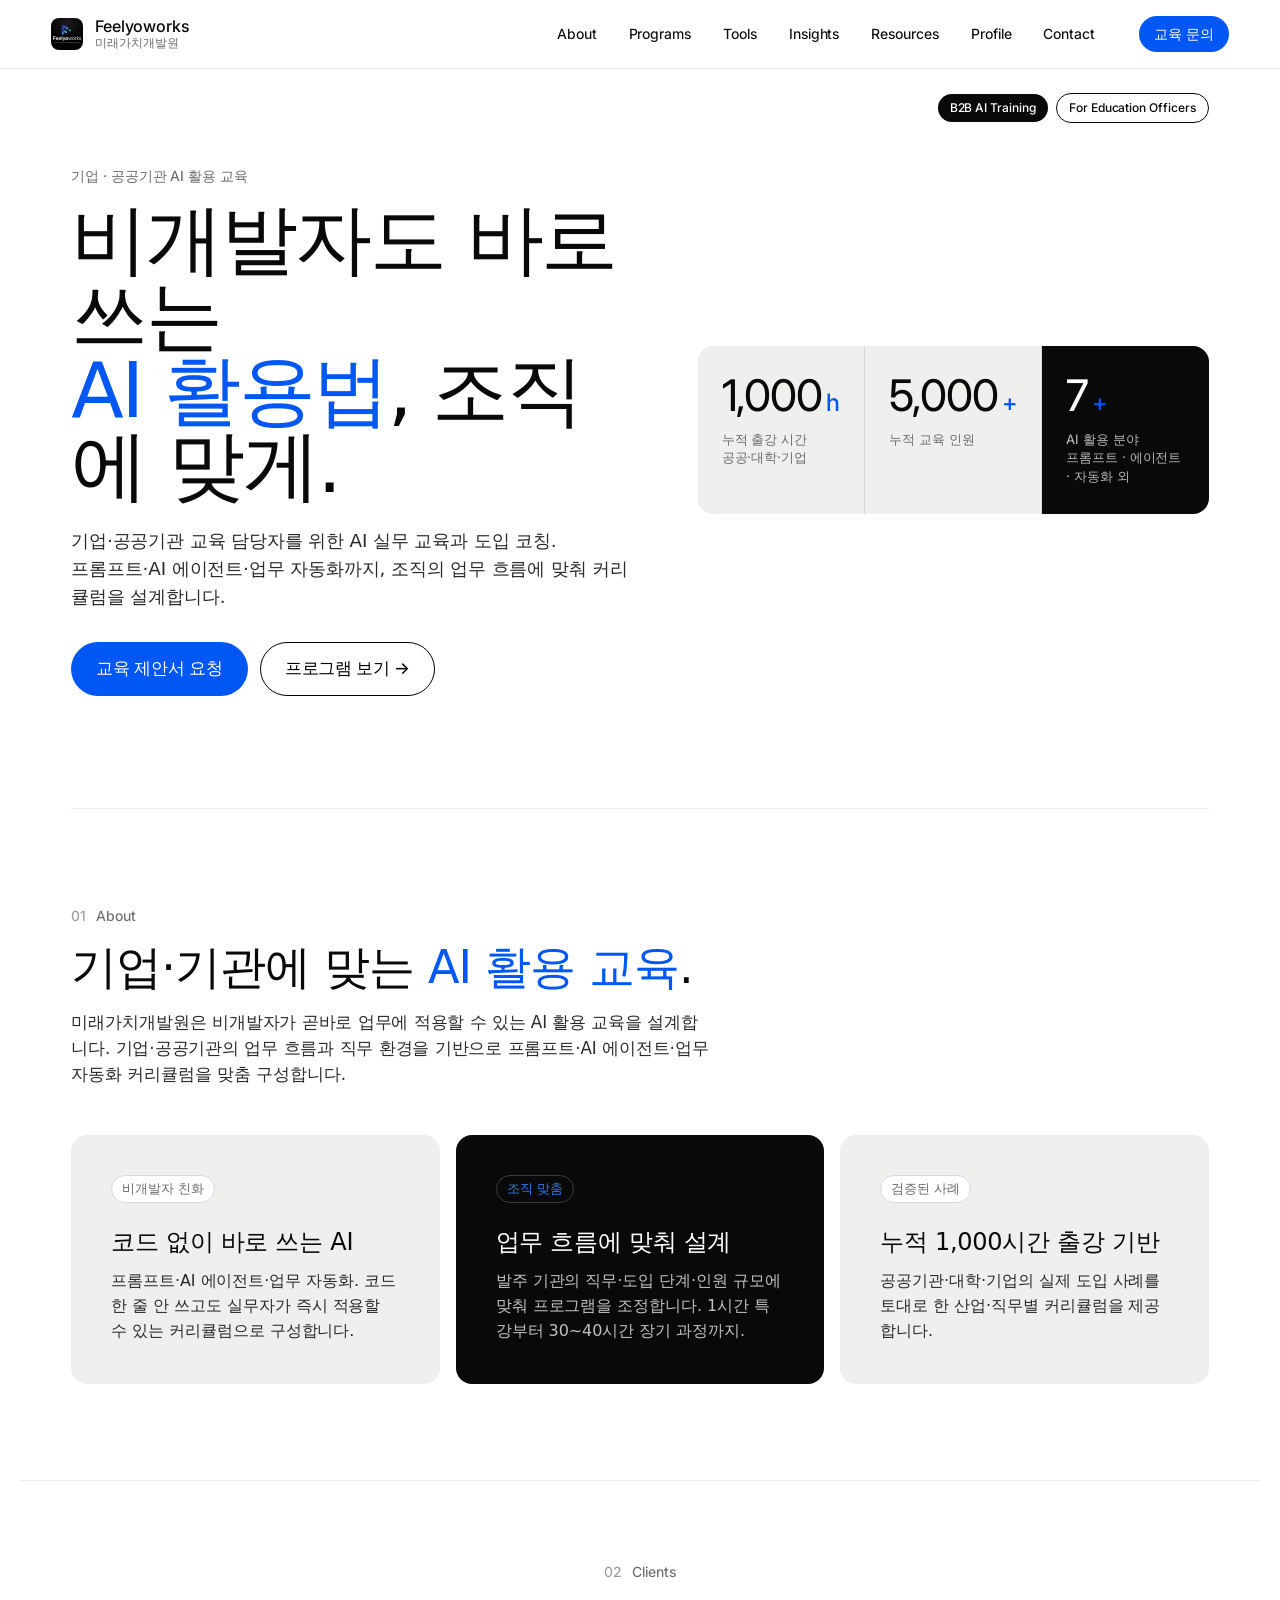
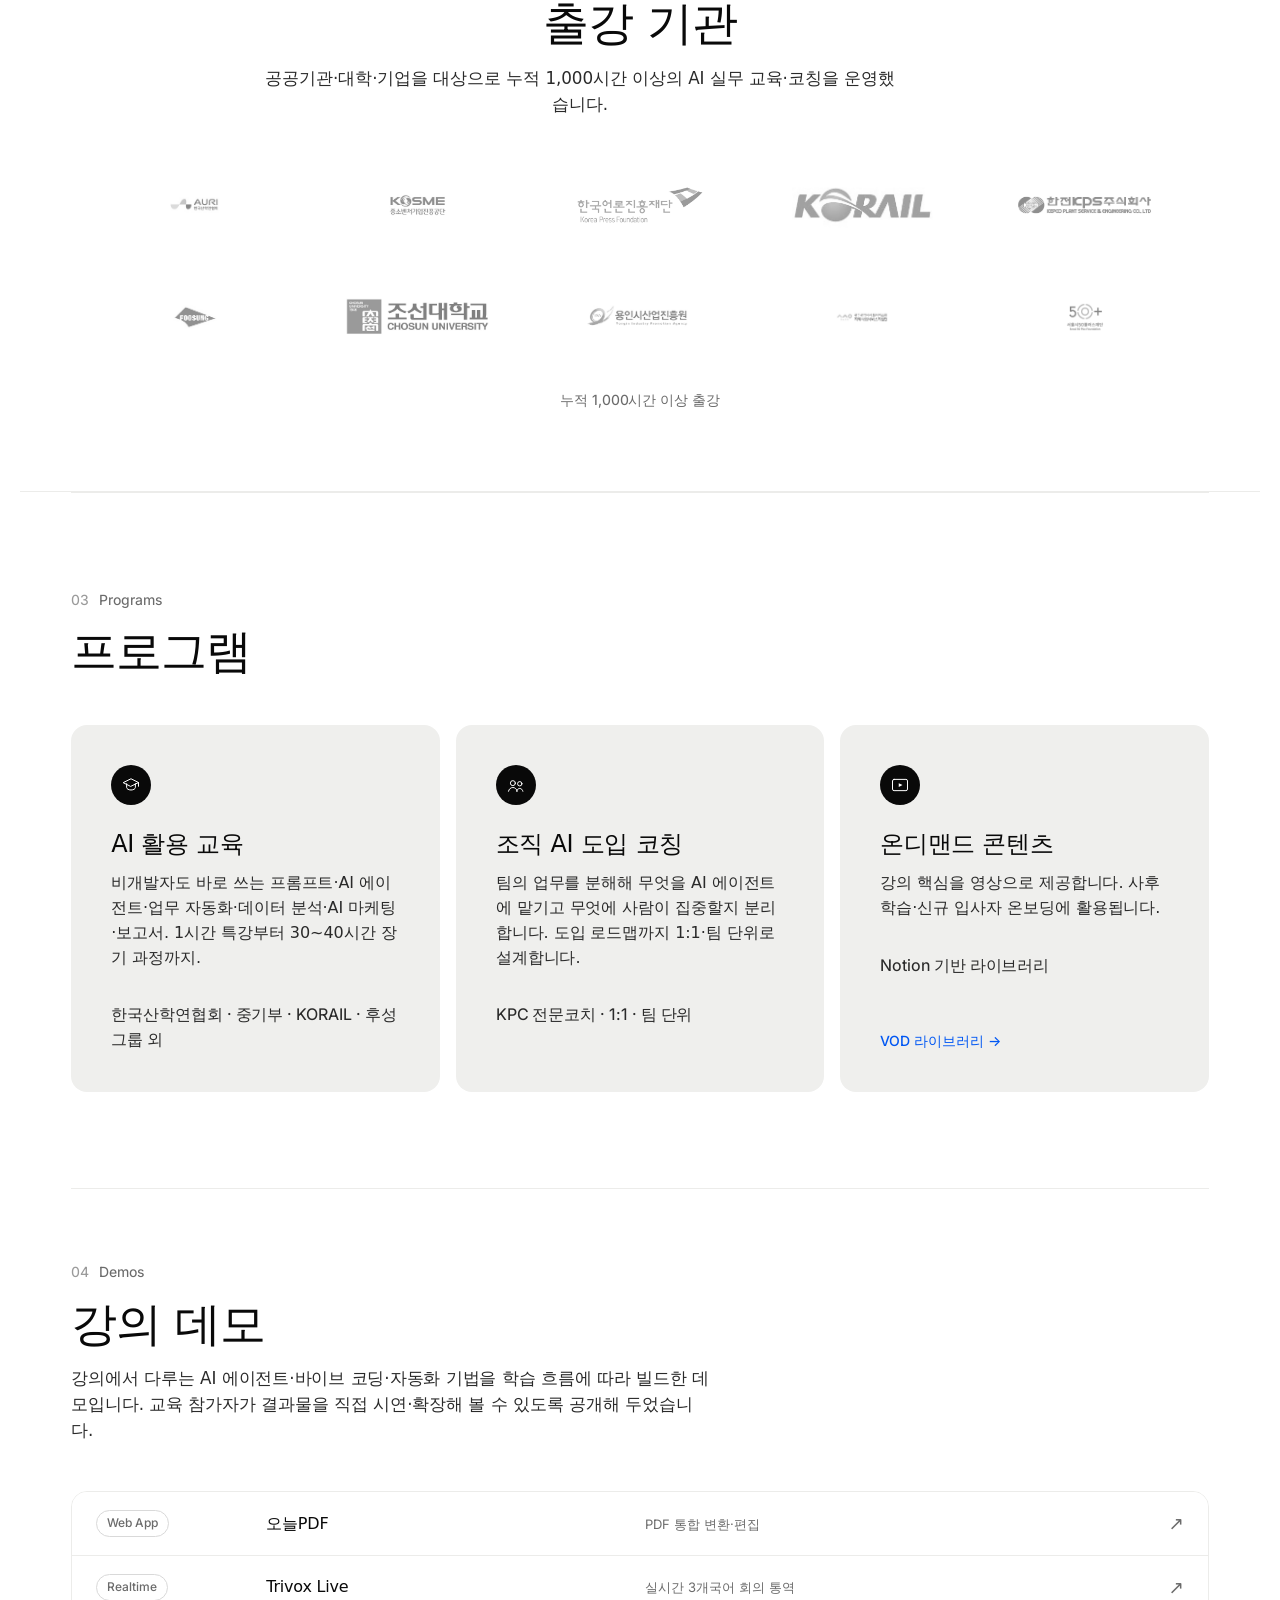
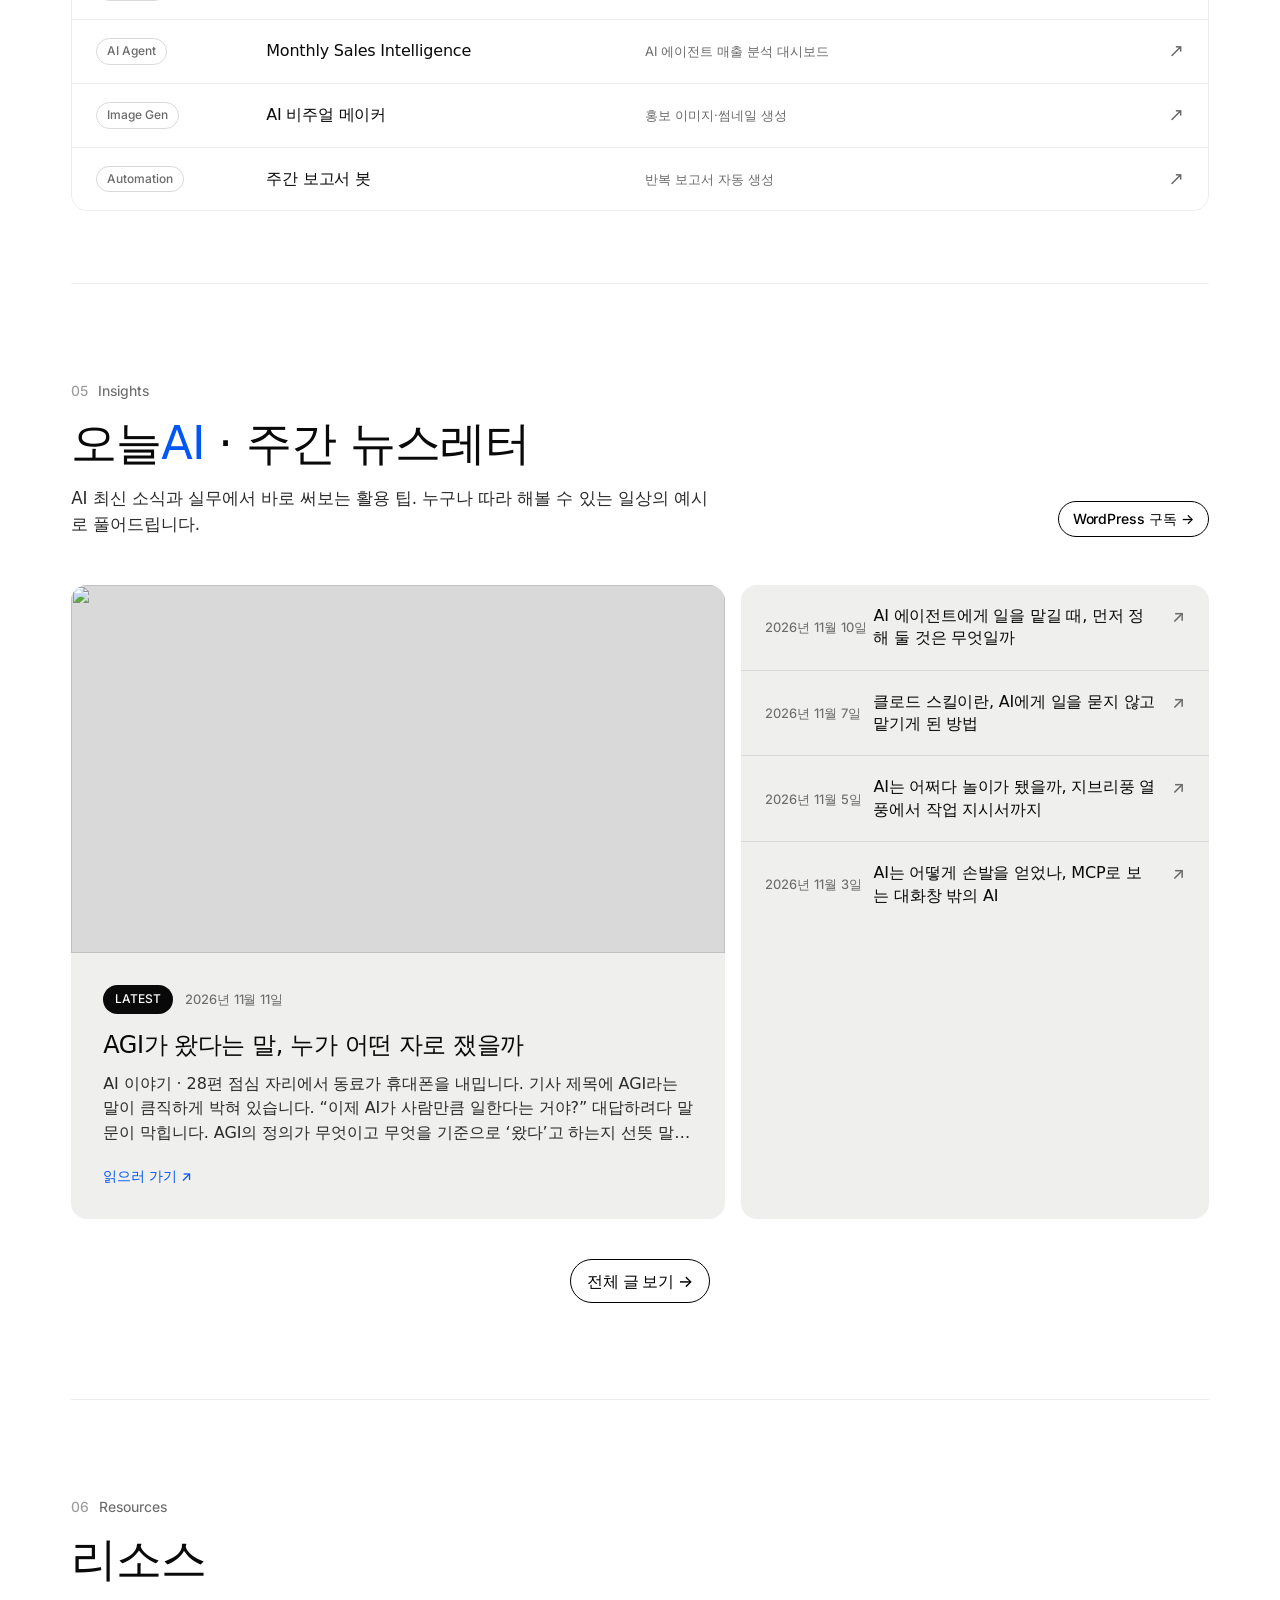
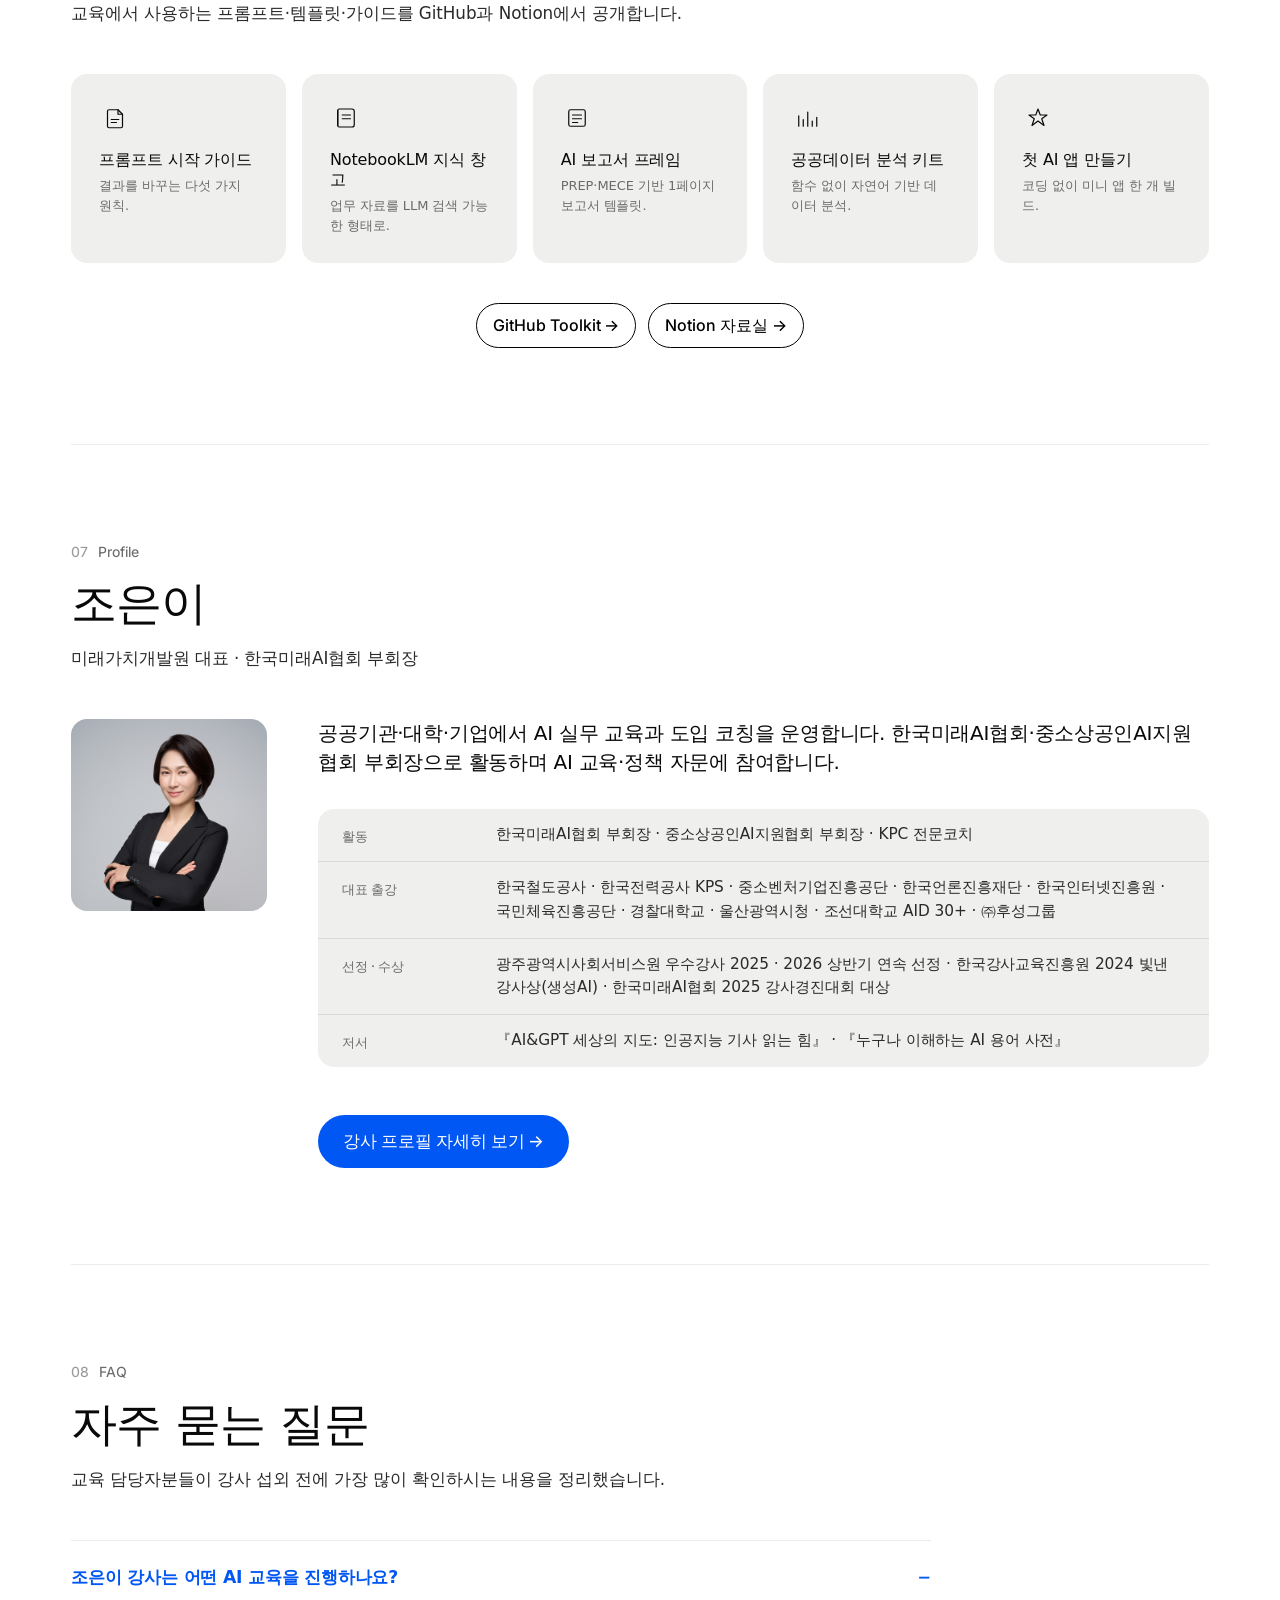
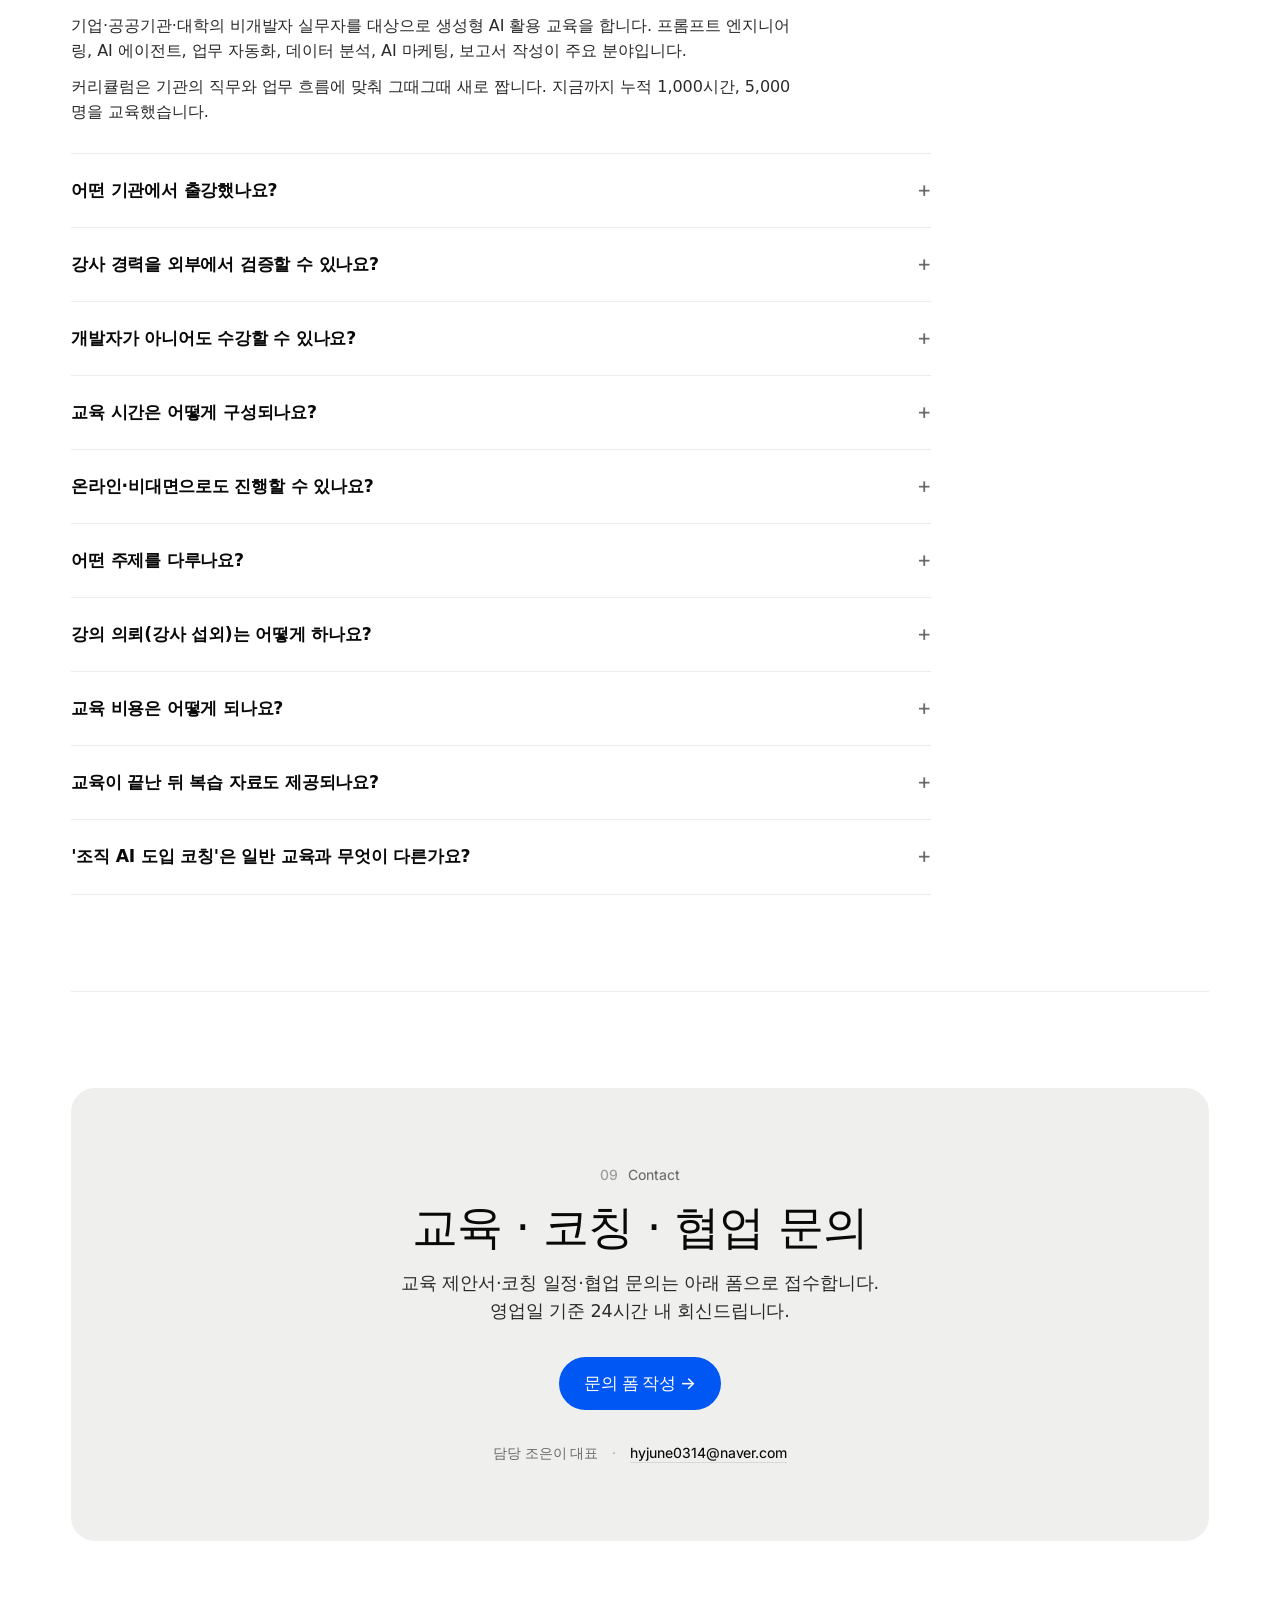
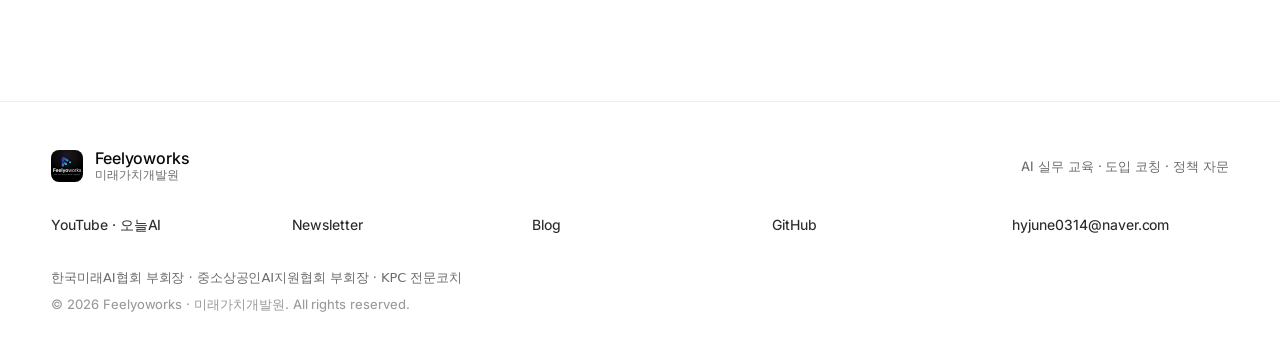
==== index.html @ f2df51d2 "chore: sync WordPress insights (2026-11-11 04:30Z)" ====
﻿<!doctype html>
<html lang="ko">
<head>
  <meta charset="utf-8">
  <meta name="viewport" content="width=device-width, initial-scale=1">
  <meta name="theme-color" content="#FAFAFA">

  <title>조은이 강사 | AI 활용 교육 · 미래가치개발원 Feelyoworks</title>
  <meta name="description" content="조은이 강사가 운영하는 미래가치개발원(Feelyoworks). 기업·공공기관·대학을 위한 생성형 AI 활용 교육, 프롬프트 엔지니어링, AI 에이전트, 업무 자동화와 도입 코칭.">
  <meta name="author" content="조은이 · 미래가치개발원 Feelyoworks">
  <meta name="keywords" content="조은이 강사, 조은이 AI 강사, 미래가치개발원, Feelyoworks, 기업 AI 교육, 공공기관 AI 교육, 생성형 AI 교육, 프롬프트 엔지니어링 교육, AI 에이전트 교육, 업무 자동화 교육">
  <meta name="robots" content="index,follow,max-image-preview:large,max-snippet:-1,max-video-preview:-1">
  <meta name="googlebot" content="index,follow,max-image-preview:large,max-snippet:-1,max-video-preview:-1">
  <meta name="NaverBot" content="index,follow">
  <meta name="Yeti" content="index,follow">
  <meta name="naver-site-verification" content="f79caee7399f4a67b0220d7dc19156fcd6167237">
  <link rel="canonical" href="https://feelyoworks.com/">
  <link rel="alternate" type="application/rss+xml" title="오늘AI RSS" href="https://feelyoworks.wordpress.com/feed/">

  <meta property="og:type" content="website">
  <meta property="og:title" content="조은이 강사 | AI 활용 교육 · 미래가치개발원 Feelyoworks">
  <meta property="og:description" content="기업·공공기관·대학을 위한 생성형 AI 실무 교육과 도입 코칭. 프롬프트, AI 에이전트, 업무 자동화까지 조직에 맞게 설계합니다.">
  <meta property="og:url" content="https://feelyoworks.com/">
  <meta property="og:image" content="https://feelyoworks.com/assets/og-cover.png">
  <meta property="og:image:width" content="1254">
  <meta property="og:image:height" content="1254">
  <meta property="og:locale" content="ko_KR">
  <meta property="og:site_name" content="미래가치개발원 (Feelyoworks)">
  <meta name="twitter:card" content="summary_large_image">
  <meta name="twitter:title" content="조은이 강사 | AI 활용 교육 · 미래가치개발원">
  <meta name="twitter:description" content="생성형 AI 활용 교육, 프롬프트 엔지니어링, AI 에이전트와 업무 자동화 교육.">
  <meta name="twitter:image" content="https://feelyoworks.com/assets/og-cover.png">

  <link rel="icon" type="image/png" sizes="32x32" href="/assets/brand/feelyoworks-mark-32.png">
  <link rel="icon" type="image/png" sizes="64x64" href="/assets/brand/feelyoworks-mark-64.png">
  <link rel="apple-touch-icon" sizes="180x180" href="/assets/brand/feelyoworks-mark-180.png">

  <script type="application/ld+json">
  {
    "@context": "https://schema.org",
    "@graph": [
      {
        "@type": ["Organization", "EducationalOrganization"],
        "@id": "https://feelyoworks.com/#organization",
        "name": "미래가치개발원",
        "alternateName": "Feelyoworks",
        "url": "https://feelyoworks.com/",
        "logo": "https://feelyoworks.com/assets/brand/feelyoworks-mark-180.png",
        "image": "https://feelyoworks.com/assets/og-cover.png",
        "description": "기업·공공기관·대학을 위한 생성형 AI 활용 교육과 조직 AI 도입 코칭을 운영합니다.",
        "founder": { "@id": "https://feelyoworks.com/profile#person" },
        "email": "hyjune0314@naver.com",
        "areaServed": { "@type": "Country", "name": "대한민국" },
        "knowsLanguage": ["ko", "en"],
        "contactPoint": [
          {
            "@type": "ContactPoint",
            "contactType": "교육 의뢰 및 강사 섭외",
            "email": "hyjune0314@naver.com",
            "url": "https://forms.gle/AAb5JKXigfvqZou86",
            "availableLanguage": ["ko"],
            "areaServed": "KR"
          }
        ],
        "sameAs": [
          "https://www.youtube.com/@feelyoworks",
          "https://feelyoworks.wordpress.com/",
          "https://blog.naver.com/chaeum_coach",
          "https://github.com/bekind2all/feelyoworks-toolkit"
        ],
        "knowsAbout": [
          "생성형 AI 교육",
          "프롬프트 엔지니어링",
          "AI 에이전트",
          "업무 자동화",
          "AI 데이터 분석",
          "AI 마케팅",
          "비개발자 AI 교육"
        ]
      },
      {
        "@type": "Person",
        "@id": "https://feelyoworks.com/profile#person",
        "name": "조은이",
        "jobTitle": "AI 활용 교육 강사",
        "url": "https://feelyoworks.com/profile",
        "image": "https://feelyoworks.com/assets/profile-johne-yi.jpg",
        "worksFor": { "@id": "https://feelyoworks.com/#organization" },
        "affiliation": [
          { "@type": "Organization", "name": "한국미래AI협회" },
          { "@type": "Organization", "name": "중소상공인AI지원협회" }
        ],
        "knowsAbout": [
          "기업 AI 활용 교육",
          "공공기관 AI 교육",
          "생성형 AI 업무 효율화",
          "프롬프트 엔지니어링",
          "AI 에이전트",
          "바이브 코딩",
          "NotebookLM",
          "Notion AI"
        ],
        "sameAs": [
          "https://www.youtube.com/@feelyoworks",
          "https://blog.naver.com/chaeum_coach"
        ]
      },
      {
        "@type": "WebSite",
        "@id": "https://feelyoworks.com/#website",
        "url": "https://feelyoworks.com/",
        "name": "미래가치개발원 Feelyoworks",
        "inLanguage": "ko-KR",
        "publisher": { "@id": "https://feelyoworks.com/#organization" }
      },
      {
        "@type": "WebPage",
        "@id": "https://feelyoworks.com/#webpage",
        "url": "https://feelyoworks.com/",
        "name": "조은이 강사 | AI 활용 교육 · 미래가치개발원 Feelyoworks",
        "isPartOf": { "@id": "https://feelyoworks.com/#website" },
        "about": [
          { "@id": "https://feelyoworks.com/profile#person" },
          { "@id": "https://feelyoworks.com/#organization" }
        ],
        "inLanguage": "ko-KR"
      },
      {
        "@type": "OfferCatalog",
        "@id": "https://feelyoworks.com/#programs",
        "name": "AI 활용 교육 프로그램",
        "itemListElement": [
          {
            "@type": "Offer",
            "itemOffered": { "@id": "https://feelyoworks.com/#course-ai-training" }
          },
          {
            "@type": "Offer",
            "itemOffered": { "@id": "https://feelyoworks.com/#service-adoption-coaching" }
          },
          {
            "@type": "Offer",
            "itemOffered": { "@id": "https://feelyoworks.com/#service-ondemand" }
          }
        ]
      },
      {
        "@type": "Course",
        "@id": "https://feelyoworks.com/#course-ai-training",
        "name": "기업·공공기관 AI 활용 교육",
        "description": "비개발자 실무자를 대상으로 한 생성형 AI 활용 교육. 프롬프트 엔지니어링, AI 에이전트, 업무 자동화, AI 데이터 분석, AI 마케팅, 보고서 작성을 다루며 1시간 특강부터 30~40시간 장기 과정까지 편성합니다. AI 에이전트·바이브 코딩 과정은 실무 과제와 실무형 실습 예제로 진행합니다.",
        "url": "https://feelyoworks.com/#programs",
        "inLanguage": "ko-KR",
        "provider": { "@id": "https://feelyoworks.com/#organization" },
        "educationalLevel": "비개발자 실무자",
        "teaches": [
          "프롬프트 엔지니어링",
          "AI 에이전트 활용",
          "업무 자동화",
          "AI 데이터 분석",
          "AI 마케팅 · 콘텐츠 제작",
          "AI 보고서 작성",
          "바이브 코딩"
        ],
        "audience": {
          "@type": "EducationalAudience",
          "educationalRole": "기업·공공기관·대학 실무자 및 교육 담당자"
        },
        "hasCourseInstance": [
          {
            "@type": "CourseInstance",
            "name": "특강 (1시간~)",
            "courseMode": ["온사이트", "온라인", "블렌디드"],
            "courseWorkload": "PT1H",
            "instructor": { "@id": "https://feelyoworks.com/profile#person" },
            "location": { "@type": "Country", "name": "대한민국" }
          },
          {
            "@type": "CourseInstance",
            "name": "장기 과정 (30~40시간)",
            "courseMode": ["온사이트", "온라인", "블렌디드"],
            "courseWorkload": "PT40H",
            "instructor": { "@id": "https://feelyoworks.com/profile#person" },
            "location": { "@type": "Country", "name": "대한민국" }
          }
        ]
      },
      {
        "@type": "Service",
        "@id": "https://feelyoworks.com/#service-adoption-coaching",
        "name": "조직 AI 도입 코칭",
        "serviceType": "AI 도입 컨설팅 및 코칭",
        "description": "팀의 업무를 분해해 AI 에이전트에 위임할 업무와 사람이 집중할 업무를 분리하고, 도입 로드맵까지 1:1 또는 팀 단위로 설계합니다. 한국생산성본부(KPC) 전문코치·퍼실리테이터가 진행합니다.",
        "provider": { "@id": "https://feelyoworks.com/#organization" },
        "areaServed": { "@type": "Country", "name": "대한민국" }
      },
      {
        "@type": "Service",
        "@id": "https://feelyoworks.com/#service-ondemand",
        "name": "온디맨드 AI 교육 콘텐츠",
        "serviceType": "온디맨드 교육 콘텐츠 제공",
        "description": "강의 핵심 내용을 담은 VOD를 Notion 기반 라이브러리로 제공합니다. 사후 학습과 신규 입사자 온보딩에 활용됩니다.",
        "provider": { "@id": "https://feelyoworks.com/#organization" },
        "areaServed": { "@type": "Country", "name": "대한민국" }
      },
      {
        "@type": "FAQPage",
        "@id": "https://feelyoworks.com/#faq",
        "isPartOf": { "@id": "https://feelyoworks.com/#webpage" },
        "inLanguage": "ko-KR",
        "mainEntity": [
          {
            "@type": "Question",
            "name": "조은이 강사는 어떤 AI 교육을 진행하나요?",
            "acceptedAnswer": {
              "@type": "Answer",
              "text": "기업·공공기관·대학의 비개발자 실무자를 대상으로 생성형 AI 활용 교육을 합니다. 프롬프트 엔지니어링, AI 에이전트, 업무 자동화, 데이터 분석, AI 마케팅, 보고서 작성이 주요 분야입니다. 커리큘럼은 기관의 직무와 업무 흐름에 맞춰 그때그때 새로 짭니다. 지금까지 누적 1,000시간, 5,000명을 교육했습니다."
            }
          },
          {
            "@type": "Question",
            "name": "어떤 기관에서 출강했나요?",
            "acceptedAnswer": {
              "@type": "Answer",
              "text": "공공기관·공기업 — 한국철도공사(KORAIL), 한국전력공사 KPS, 중소벤처기업진흥공단, 한국언론진흥재단, 한국인터넷진흥원(KISA), 한국디자인진흥원, 국민체육진흥공단, 건강보험심사평가원, 한국농수산식품유통공사, 한국문화예술위원회, 한국방송통신전파진흥원, 농림식품기술기획평가원, 사학연금, 국가연구시설장비진흥센터(NFEC), 한국생산성본부(KPC), 한국중소벤처기업유통원 정부·지자체 — 경찰대학교(총경 지휘역량강화 과정), 울산광역시청 간부공무원, 광주광역시청 공무원, 경기도일자리재단, 경상북도농업기술원, 광주광역시사회서비스원, 서울 50플러스재단, 용인시산업진흥원, 전남테크노파크 대학 — 조선대학교 AID 30+ 집중캠프, 부산·경남 16개 대학 교수 특강, 경상국립대학교, 아주대학교, 한국폴리텍대학, 동국대학교, 동명대학교 기업·협회 — ㈜후성그룹, 현대백화점 목동점, 한국산학연협회, 이노비즈협회, 대한적십자사 광주전남지사 전체 이력은 강사 프로필 페이지에 있습니다."
            }
          },
          {
            "@type": "Question",
            "name": "강사 경력을 외부에서 검증할 수 있나요?",
            "acceptedAnswer": {
              "@type": "Answer",
              "text": "광주광역시사회서비스원 우수강사로 2025년과 2026년 상반기에 연속 선정됐습니다. 두 명단 모두 해당 기관 공지사항에 공개돼 있고, 강의 분야는 챗GPT·생성형 AI 활용·프롬프트 엔지니어링·바이브 코딩으로 올라가 있습니다. 그 밖에 한국강사교육진흥원 2024년 빛낸 강사상(생성AI 분야), 한국미래AI협회 2025년 강사경진대회 대상, 카카오임팩트 '우리동네단골시장' 디지털 교육 표창장을 받았습니다. 저서는 『AI&GPT 세상의 지도: 인공지능 기사 읽는 힘』과 『누구나 이해하는 AI 용어 사전』 두 권입니다."
            }
          },
          {
            "@type": "Question",
            "name": "개발자가 아니어도 수강할 수 있나요?",
            "acceptedAnswer": {
              "@type": "Answer",
              "text": "네. 비개발자 실무자를 기본 대상으로 하는 교육입니다. 하려는 업무를 말로 설명하면 AI가 초안을 만들고, 그 초안을 다듬어 실무에 쓰는 흐름입니다. 프롬프트와 AI 에이전트, 업무 자동화를 그 안에서 익힙니다. AI 에이전트와 바이브 코딩 과정은 실무 과제와 실무형 실습 예제로 진행합니다. 수업이 끝나면 실무에 바로 쓸 수 있는 결과물이 남습니다."
            }
          },
          {
            "@type": "Question",
            "name": "교육 시간은 어떻게 구성되나요?",
            "acceptedAnswer": {
              "@type": "Answer",
              "text": "1시간 특강부터 30~40시간 장기 과정까지 가능합니다. 직무와 AI 도입 단계, 인원에 따라 시간과 모듈을 조정합니다. 단발 특강, 다회차 정규과정, 위탁 운영 모두 진행해 왔습니다."
            }
          },
          {
            "@type": "Question",
            "name": "온라인·비대면으로도 진행할 수 있나요?",
            "acceptedAnswer": {
              "@type": "Answer",
              "text": "가능합니다. 한국산학연협회와 중소벤처기업진흥공단, 대학 교수·재직자 과정을 비대면으로 진행했습니다. 비대면에서도 이론보다 실습에 시간을 씁니다. 참가자가 직접 도구를 열어 따라 해보고, 막히는 지점은 그 자리에서 함께 풉니다."
            }
          },
          {
            "@type": "Question",
            "name": "어떤 주제를 다루나요?",
            "acceptedAnswer": {
              "@type": "Answer",
              "text": "다루는 분야는 이렇습니다. 챗GPT·생성형 AI를 활용한 업무 효율화, 프롬프트 엔지니어링, AI 에이전트 활용 (Codex · Claude · Antigravity), 비개발자를 위한 바이브 코딩, AI 데이터 분석과 업무 자동화, AI 마케팅 · 브랜딩 · 콘텐츠 제작, 구글 워크스페이스 · Notion · NotebookLM 활용."
            }
          },
          {
            "@type": "Question",
            "name": "강의 의뢰(강사 섭외)는 어떻게 하나요?",
            "acceptedAnswer": {
              "@type": "Answer",
              "text": "교육 문의 폼으로 접수하시면 영업일 기준 24시간 안에 회신드립니다. 이메일(hyjune0314@naver.com)도 괜찮습니다. 교육 목적과 대상 직무, 인원, 희망 일정을 함께 주시면 그에 맞춘 커리큘럼과 제안서를 준비합니다."
            }
          },
          {
            "@type": "Question",
            "name": "교육 비용은 어떻게 되나요?",
            "acceptedAnswer": {
              "@type": "Answer",
              "text": "협의 후 결정합니다. 교육 시간과 인원, 맞춤 범위에 따라 조건이 달라집니다. 문의 폼으로 조건을 주시면 그에 맞춰 안내드립니다."
            }
          },
          {
            "@type": "Question",
            "name": "교육이 끝난 뒤 복습 자료도 제공되나요?",
            "acceptedAnswer": {
              "@type": "Answer",
              "text": "네. 강의 핵심을 담은 VOD를 Notion 라이브러리로 드립니다. 사후 학습이나 신규 입사자 온보딩에 쓰시면 됩니다. 수업에서 쓴 프롬프트와 템플릿, 가이드는 GitHub 툴킷과 Notion 자료실에 공개해 두었습니다."
            }
          },
          {
            "@type": "Question",
            "name": "'조직 AI 도입 코칭'은 일반 교육과 무엇이 다른가요?",
            "acceptedAnswer": {
              "@type": "Answer",
              "text": "교육이 실무자의 역량을 올리는 일이라면, 도입 코칭은 팀의 업무를 뜯어보는 일입니다. 무엇을 AI 에이전트에 맡기고 무엇을 사람이 쥘지 나눈 뒤 도입 로드맵까지 짭니다. 1:1과 팀 단위로 진행하며, 한국생산성본부(KPC) 전문코치·퍼실리테이터로 활동하고 있습니다."
            }
          }
        ]
      }
    ]
  }
  </script>

  <link rel="preconnect" href="https://cdn.jsdelivr.net">
  <link rel="stylesheet" as="style" href="https://cdn.jsdelivr.net/gh/orioncactus/pretendard@v1.3.9/dist/web/static/pretendard.min.css">
  <link rel="preconnect" href="https://fonts.googleapis.com">
  <link rel="preconnect" href="https://fonts.gstatic.com" crossorigin>
  <link href="https://fonts.googleapis.com/css2?family=Inter:wght@400;500;600;700;800;900&family=JetBrains+Mono:wght@500;700&display=swap" rel="stylesheet">
  <link rel="stylesheet" href="styles.css">
</head>

<body>
  <a class="skip-link" href="#main">본문으로 건너뛰기</a>

  <header class="site-header" aria-label="사이트 헤더">
    <a class="brand" href="#top" aria-label="Feelyoworks 홈">
      <img class="brand-mark" src="/assets/brand/feelyoworks-mark-64.png" alt="" width="32" height="32" loading="eager">
      <span class="brand-text">
        <span class="brand-name">Feelyoworks</span>
        <span class="brand-sub">미래가치개발원</span>
      </span>
    </a>

    <nav class="nav" aria-label="주 메뉴">
      <a href="#about">About</a>
      <a href="#programs">Programs</a>
      <a href="#tools">Tools</a>
      <a href="#insights">Insights</a>
      <a href="#resources">Resources</a>
      <a href="#profile">Profile</a>
      <a href="#contact">Contact</a>
    </nav>

    <a class="btn btn-accent btn-sm header-cta" href="https://forms.gle/AAb5JKXigfvqZou86" target="_blank" rel="noopener">교육 문의</a>

    <button class="nav-toggle" type="button" aria-label="메뉴 열기" aria-expanded="false" aria-controls="mobile-nav">
      <span></span><span></span><span></span>
    </button>
  </header>

  <nav id="mobile-nav" class="mobile-nav" aria-label="모바일 메뉴" hidden>
    <a href="#about">About</a>
    <a href="#programs">Programs</a>
    <a href="#tools">Tools</a>
    <a href="#insights">Insights</a>
    <a href="#resources">Resources</a>
    <a href="#profile">Profile</a>
    <a href="#contact">Contact</a>
    <a class="btn btn-accent" href="https://forms.gle/AAb5JKXigfvqZou86" target="_blank" rel="noopener">교육 문의</a>
  </nav>

  <main id="main">

    <!-- HERO -->
    <section id="top" class="hero">
      <div class="hero-meta" aria-hidden="true">
        <span class="chip">B2B AI Training</span>
        <span class="chip chip-ghost">For Education Officers</span>
      </div>

      <div class="hero-text">
        <p class="eyebrow">기업 · 공공기관 AI 활용 교육</p>
        <h1>
          비개발자도 바로 쓰는<br>
          <span class="hl">AI 활용법</span>, 조직에 맞게.
        </h1>
        <p class="lede">
          기업·공공기관 교육 담당자를 위한 AI 실무 교육과 도입 코칭.<br>
          프롬프트·AI 에이전트·업무 자동화까지, 조직의 업무 흐름에 맞춰 커리큘럼을 설계합니다.
        </p>
        <div class="cta-row">
          <a class="btn btn-accent btn-lg" href="https://forms.gle/AAb5JKXigfvqZou86" target="_blank" rel="noopener">교육 제안서 요청</a>
          <a class="btn btn-ghost btn-lg" href="#programs">프로그램 보기 →</a>
        </div>
      </div>

      <aside class="hero-stats" aria-label="핵심 지표">
        <div class="stat">
          <div class="stat-num">1,000<span>h</span></div>
          <div class="stat-label">누적 출강 시간<br>공공·대학·기업</div>
        </div>
        <div class="stat">
          <div class="stat-num">5,000<span>+</span></div>
          <div class="stat-label">누적 교육 인원</div>
        </div>
        <div class="stat stat-accent">
          <div class="stat-num">7<span>+</span></div>
          <div class="stat-label">AI 활용 분야<br>프롬프트 · 에이전트 · 자동화 외</div>
        </div>
      </aside>
    </section>

    <!-- ABOUT -->
    <section id="about" class="section">
      <header class="section-head">
        <p class="eyebrow"><span class="sec-num">01</span> About</p>
        <h2>기업·기관에 맞는 <span class="hl">AI 활용 교육</span>.</h2>
        <p class="section-sub">
          미래가치개발원은 비개발자가 곧바로 업무에 적용할 수 있는 AI 활용 교육을 설계합니다.
          기업·공공기관의 업무 흐름과 직무 환경을 기반으로
          프롬프트·AI 에이전트·업무 자동화 커리큘럼을 맞춤 구성합니다.
        </p>
      </header>

      <div class="grid-3 grid-pillar">
        <article class="pillar">
          <div class="pillar-tag pillar-tag-ko">비개발자 친화</div>
          <h3>코드 없이 바로 쓰는 AI</h3>
          <p>프롬프트·AI 에이전트·업무 자동화. 코드 한 줄 안 쓰고도 실무자가 즉시 적용할 수 있는 커리큘럼으로 구성합니다.</p>
        </article>
        <article class="pillar pillar-accent">
          <div class="pillar-tag pillar-tag-ko">조직 맞춤</div>
          <h3>업무 흐름에 맞춰 설계</h3>
          <p>발주 기관의 직무·도입 단계·인원 규모에 맞춰 프로그램을 조정합니다. 1시간 특강부터 30~40시간 장기 과정까지.</p>
        </article>
        <article class="pillar">
          <div class="pillar-tag pillar-tag-ko">검증된 사례</div>
          <h3>누적 1,000시간 출강 기반</h3>
          <p>공공기관·대학·기업의 실제 도입 사례를 토대로 한 산업·직무별 커리큘럼을 제공합니다.</p>
        </article>
      </div>
    </section>

    <!-- LOGO WALL -->
    <section class="section logos-section" aria-labelledby="logos-title">
      <header class="section-head center">
        <p class="eyebrow"><span class="sec-num">02</span> Clients</p>
        <h2 id="logos-title">출강 기관</h2>
        <p class="section-sub">공공기관·대학·기업을 대상으로 누적 1,000시간 이상의 AI 실무 교육·코칭을 운영했습니다.</p>
      </header>
      <ul class="logo-grid" role="list">
        <li><img src="assets/logos/sanhakyeon.png" alt="한국산학연협회"></li>
        <li><img src="assets/logos/kosmes.png" alt="중소벤처기업진흥공단"></li>
        <li><img src="assets/logos/kpf.png" alt="한국언론진흥재단"></li>
        <li><img src="assets/logos/korail.png" alt="한국철도공사"></li>
        <li><img src="assets/logos/kepco-kps.png" alt="한국전력공사 KPS"></li>
        <li><img src="assets/logos/foosung.png" alt="㈜후성그룹"></li>
        <li><img src="assets/logos/chosun-univ.png" alt="조선대학교"></li>
        <li><img src="assets/logos/yongin-ipa.png" alt="용인시산업진흥원"></li>
        <li><img src="assets/logos/gwangju-css.png" alt="광주광역시사회서비스원"></li>
        <li><img src="assets/logos/seoul-50plus.png" alt="서울 50플러스재단"></li>
      </ul>
      <p class="logo-foot">누적 1,000시간 이상 출강</p>
    </section>

    <!-- PROGRAMS (구 Services) -->
    <section id="programs" class="section">
      <header class="section-head">
        <p class="eyebrow"><span class="sec-num">03</span> Programs</p>
        <h2>프로그램</h2>
      </header>
      <div class="grid-3">
        <article class="card">
          <div class="card-icon" aria-hidden="true">
            <svg viewBox="0 0 32 32" fill="none" stroke="currentColor" stroke-width="1.6" stroke-linecap="round" stroke-linejoin="round">
              <path d="M4 12l12-6 12 6-12 6z"/>
              <path d="M9 14v6c0 2 3 4 7 4s7-2 7-4v-6"/>
              <path d="M28 12v6"/>
            </svg>
          </div>
          <h3>AI 활용 교육</h3>
          <p>비개발자도 바로 쓰는 프롬프트·AI 에이전트·업무 자동화·데이터 분석·AI 마케팅·보고서. 1시간 특강부터 30~40시간 장기 과정까지.</p>
          <p class="meta"><em>한국산학연협회 · 중기부 · KORAIL · 후성그룹 외</em></p>
        </article>

        <article class="card">
          <div class="card-icon" aria-hidden="true">
            <svg viewBox="0 0 32 32" fill="none" stroke="currentColor" stroke-width="1.6" stroke-linecap="round" stroke-linejoin="round">
              <circle cx="11" cy="13" r="4"/>
              <circle cx="22" cy="14" r="3.5"/>
              <path d="M4 26c.8-3.6 3.6-6 7-6s6.2 2.4 7 6"/>
              <path d="M17 26c.6-2.6 2.6-4.5 5-4.5s4.4 1.9 5 4.5"/>
            </svg>
          </div>
          <h3>조직 AI 도입 코칭</h3>
          <p>팀의 업무를 분해해 무엇을 AI 에이전트에 맡기고 무엇에 사람이 집중할지 분리합니다. 도입 로드맵까지 1:1·팀 단위로 설계합니다.</p>
          <p class="meta"><em>KPC 전문코치 · 1:1 · 팀 단위</em></p>
        </article>

        <article class="card">
          <div class="card-icon" aria-hidden="true">
            <svg viewBox="0 0 32 32" fill="none" stroke="currentColor" stroke-width="1.6" stroke-linecap="round" stroke-linejoin="round">
              <rect x="4" y="7" width="24" height="18" rx="2.5"/>
              <path d="M14 13l6 3-6 3z" fill="currentColor" stroke="none"/>
            </svg>
          </div>
          <h3>온디맨드 콘텐츠</h3>
          <p>강의 핵심을 영상으로 제공합니다. 사후 학습·신규 입사자 온보딩에 활용됩니다.</p>
          <p class="meta"><em>Notion 기반 라이브러리</em></p>
          <a class="card-link" href="https://bekind2evryth.notion.site/Feelyoworks-352be888e0608059bb40f9502db35b10" target="_blank" rel="noopener">VOD 라이브러리 →</a>
        </article>
      </div>
    </section>

    <!-- DEMOS — 강의 보조 자료 (도구 카드 → 작은 리스트로 격하) -->
    <section id="tools" class="section section-compact">
      <header class="section-head">
        <p class="eyebrow"><span class="sec-num">04</span> Demos</p>
        <h2>강의 데모</h2>
        <p class="section-sub">
          강의에서 다루는 AI 에이전트·바이브 코딩·자동화 기법을 학습 흐름에 따라 빌드한 데모입니다.
          교육 참가자가 결과물을 직접 시연·확장해 볼 수 있도록 공개해 두었습니다.
        </p>
      </header>

      <ul class="demo-list" role="list">
        <li>
          <a href="https://pdf-836666412220.us-west1.run.app/" target="_blank" rel="noopener">
            <span class="demo-tag">Web App</span>
            <span class="demo-name">오늘PDF</span>
            <span class="demo-desc">PDF 통합 변환·편집</span>
            <span class="demo-go" aria-hidden="true">↗</span>
          </a>
        </li>
        <li>
          <a href="https://web-builder-self-alpha.vercel.app/" target="_blank" rel="noopener">
            <span class="demo-tag">Realtime</span>
            <span class="demo-name">Trivox Live</span>
            <span class="demo-desc">실시간 3개국어 회의 통역</span>
            <span class="demo-go" aria-hidden="true">↗</span>
          </a>
        </li>
        <li>
          <a href="https://eunyi-sales-comparison-dashboard.vercel.app/" target="_blank" rel="noopener">
            <span class="demo-tag">AI Agent</span>
            <span class="demo-name">Monthly Sales Intelligence</span>
            <span class="demo-desc">AI 에이전트 매출 분석 대시보드</span>
            <span class="demo-go" aria-hidden="true">↗</span>
          </a>
        </li>
        <li>
          <a href="https://promogen-578785233888.us-west1.run.app/" target="_blank" rel="noopener">
            <span class="demo-tag">Image Gen</span>
            <span class="demo-name">AI 비주얼 메이커</span>
            <span class="demo-desc">홍보 이미지·썸네일 생성</span>
            <span class="demo-go" aria-hidden="true">↗</span>
          </a>
        </li>
        <li>
          <a href="https://opal.google/app/1GZRUMw-aTHNqUC5xCnlTTTzIzS2kY_p3" target="_blank" rel="noopener">
            <span class="demo-tag">Automation</span>
            <span class="demo-name">주간 보고서 봇</span>
            <span class="demo-desc">반복 보고서 자동 생성</span>
            <span class="demo-go" aria-hidden="true">↗</span>
          </a>
        </li>
      </ul>
    </section>

    <!-- INSIGHTS — WordPress 뉴스레터 자동 동기 -->
    <section id="insights" class="section">
      <header class="section-head insights-head">
        <div>
          <p class="eyebrow"><span class="sec-num">05</span> Insights</p>
          <h2>오늘<span class="hl">AI</span> · 주간 뉴스레터</h2>
          <p class="section-sub">
            AI 최신 소식과 실무에서 바로 써보는 활용 팁. 누구나 따라 해볼 수 있는 일상의 예시로 풀어드립니다.
          </p>
        </div>
        <div class="insights-actions">
          <a class="btn btn-ghost btn-sm" href="https://feelyoworks.wordpress.com/" target="_blank" rel="noopener">WordPress 구독 →</a>
        </div>
      </header>

      <!--
        아래 블록은 scripts/fetch-insights.py 가 빌드 시점에 생성합니다.
        마커(INSIGHTS:HOME:START/END)를 지우거나 수정하지 마세요.
        직접 편집해도 다음 동기화 때 덮어써집니다.
      -->
      <div id="insights-grid" class="insights-grid" data-state="ready">
        <!-- INSIGHTS:HOME:START -->
<a class="insights-featured" href="https://feelyoworks.wordpress.com/2026/11/11/ai-story-28-agi-definitions/" target="_blank" rel="noopener">
<div class="insights-featured-img"><img src="https://feelyoworks.wordpress.com/wp-content/uploads/2026/11/01-ai-story-agi-definitions.png" alt="" loading="lazy" referrerpolicy="no-referrer"></div>
<div class="insights-featured-body">
<div class="insights-meta">
<span class="chip">LATEST</span>
<span class="insights-date">2026년 11월 11일</span>
</div>
<h3>AGI가 왔다는 말, 누가 어떤 자로 쟀을까</h3>
<p>AI 이야기 · 28편 점심 자리에서 동료가 휴대폰을 내밉니다. 기사 제목에 AGI라는 말이 큼직하게 박혀 있습니다. “이제 AI가 사람만큼 일한다는 거야?” 대답하려다 말문이 막힙니다. AGI의 정의가 무엇이고 무엇을 기준으로 ‘왔다’고 하는지 선뜻 말하기 어렵기 때문입니다. 이상한 점은 AGI를 만들겠다는 회사들조차 이 말을 서로 다르게 쓴다는 겁니다. 그 차이는 말다툼에서 그치지 않고…</p>
<span class="insights-go">읽으러 가기 ↗</span>
</div>
</a>
<ul class="insights-list" role="list">
<li>
<a href="https://feelyoworks.wordpress.com/2026/11/10/ai-story-27-ai-agent-permission/" target="_blank" rel="noopener">
<span class="insights-date">2026년 11월 10일</span>
<span class="insights-title">AI 에이전트에게 일을 맡길 때, 먼저 정해 둘 것은 무엇일까</span>
<span class="insights-go" aria-hidden="true">↗</span>
</a>
</li>
<li>
<a href="https://feelyoworks.wordpress.com/2026/11/07/ai-story-26-claude-skills-cowork/" target="_blank" rel="noopener">
<span class="insights-date">2026년 11월 7일</span>
<span class="insights-title">클로드 스킬이란, AI에게 일을 묻지 않고 맡기게 된 방법</span>
<span class="insights-go" aria-hidden="true">↗</span>
</a>
</li>
<li>
<a href="https://feelyoworks.wordpress.com/2026/11/05/ai-story-25-ghibli-style-nano-banana-sora/" target="_blank" rel="noopener">
<span class="insights-date">2026년 11월 5일</span>
<span class="insights-title">AI는 어쩌다 놀이가 됐을까, 지브리풍 열풍에서 작업 지시서까지</span>
<span class="insights-go" aria-hidden="true">↗</span>
</a>
</li>
<li>
<a href="https://feelyoworks.wordpress.com/2026/11/03/ai-story-24-mcp-ai-agent-vibe-coding/" target="_blank" rel="noopener">
<span class="insights-date">2026년 11월 3일</span>
<span class="insights-title">AI는 어떻게 손발을 얻었나, MCP로 보는 대화창 밖의 AI</span>
<span class="insights-go" aria-hidden="true">↗</span>
</a>
</li>
</ul>
<!-- INSIGHTS:HOME:END -->
      </div>

      <div class="insights-foot">
        <a class="btn btn-ghost" href="/insights">전체 글 보기 →</a>
      </div>
    </section>

    <!-- RESOURCES -->
    <section id="resources" class="section">
      <header class="section-head">
        <p class="eyebrow"><span class="sec-num">06</span> Resources</p>
        <h2>리소스</h2>
        <p class="section-sub">교육에서 사용하는 프롬프트·템플릿·가이드를 GitHub과 Notion에서 공개합니다.</p>
      </header>

      <div class="grid-resources">
        <article class="rcard">
          <div class="rcard-icon" aria-hidden="true">
            <svg viewBox="0 0 32 32" fill="none" stroke="currentColor" stroke-width="1.6" stroke-linecap="round" stroke-linejoin="round">
              <path d="M8 5h12l6 6v16a2 2 0 0 1-2 2H8a2 2 0 0 1-2-2V7a2 2 0 0 1 2-2z"/>
              <path d="M20 5v6h6"/>
              <path d="M11 18h10M11 22h7"/>
            </svg>
          </div>
          <h3>프롬프트 시작 가이드</h3>
          <p>결과를 바꾸는 다섯 가지 원칙.</p>
        </article>

        <article class="rcard">
          <div class="rcard-icon" aria-hidden="true">
            <svg viewBox="0 0 32 32" fill="none" stroke="currentColor" stroke-width="1.6" stroke-linecap="round" stroke-linejoin="round">
              <path d="M5 6a2 2 0 0 1 2-2h17a3 3 0 0 1 3 3v18a3 3 0 0 1-3 3H7a2 2 0 0 1-2-2z"/>
              <path d="M5 6v20" />
              <path d="M11 12h11M11 17h11"/>
            </svg>
          </div>
          <h3>NotebookLM 지식 창고</h3>
          <p>업무 자료를 LLM 검색 가능한 형태로.</p>
        </article>

        <article class="rcard">
          <div class="rcard-icon" aria-hidden="true">
            <svg viewBox="0 0 32 32" fill="none" stroke="currentColor" stroke-width="1.6" stroke-linecap="round" stroke-linejoin="round">
              <rect x="5" y="5" width="22" height="22" rx="2.5"/>
              <path d="M10 12h12M10 17h12M10 22h7"/>
            </svg>
          </div>
          <h3>AI 보고서 프레임</h3>
          <p>PREP·MECE 기반 1페이지 보고서 템플릿.</p>
        </article>

        <article class="rcard">
          <div class="rcard-icon" aria-hidden="true">
            <svg viewBox="0 0 32 32" fill="none" stroke="currentColor" stroke-width="1.6" stroke-linecap="round" stroke-linejoin="round">
              <path d="M5 27V13M11 27v-9M17 27V8M23 27v-7M29 27V15"/>
            </svg>
          </div>
          <h3>공공데이터 분석 키트</h3>
          <p>함수 없이 자연어 기반 데이터 분석.</p>
        </article>

        <article class="rcard">
          <div class="rcard-icon" aria-hidden="true">
            <svg viewBox="0 0 32 32" fill="none" stroke="currentColor" stroke-width="1.6" stroke-linecap="round" stroke-linejoin="round">
              <path d="M16 4l3 8h9l-7 5 3 9-8-6-8 6 3-9-7-5h9z"/>
            </svg>
          </div>
          <h3>첫 AI 앱 만들기</h3>
          <p>코딩 없이 미니 앱 한 개 빌드.</p>
        </article>
      </div>

      <div class="resource-cta">
        <a class="btn btn-ghost" href="https://github.com/bekind2all/feelyoworks-toolkit" target="_blank" rel="noopener">GitHub Toolkit →</a>
        <a class="btn btn-ghost" href="https://bekind2evryth.notion.site/Feelyoworks-352be888e0608064b3d1ceb97b3a73c8" target="_blank" rel="noopener">Notion 자료실 →</a>
      </div>
    </section>

    <!-- PROFILE -->
    <section id="profile" class="section">
      <header class="section-head">
        <p class="eyebrow"><span class="sec-num">07</span> Profile</p>
        <h2>조은이</h2>
        <p class="section-sub">미래가치개발원 대표 · 한국미래AI협회 부회장</p>
      </header>

      <div class="profile-grid">
        <figure class="profile-photo" aria-label="조은이 프로필 사진">
          <img src="/assets/profile-johne-yi.jpg" alt="조은이 프로필 사진" width="160" height="192" loading="lazy">
        </figure>

        <div class="profile-text">
          <p class="profile-lead">
            공공기관·대학·기업에서 AI 실무 교육과 도입 코칭을 운영합니다.
            한국미래AI협회·중소상공인AI지원협회 부회장으로 활동하며 AI 교육·정책 자문에 참여합니다.
          </p>

          <dl class="profile-list profile-list-compact">
            <div>
              <dt>활동</dt>
              <dd><span>한국미래AI협회 부회장 · 중소상공인AI지원협회 부회장 · KPC 전문코치</span></dd>
            </div>
            <div>
              <dt>대표 출강</dt>
              <dd><span>한국철도공사 · 한국전력공사 KPS · 중소벤처기업진흥공단 · 한국언론진흥재단 · 한국인터넷진흥원 · 국민체육진흥공단 · 경찰대학교 · 울산광역시청 · 조선대학교 AID 30+ · ㈜후성그룹</span></dd>
            </div>
            <div>
              <dt>선정 · 수상</dt>
              <dd><span>광주광역시사회서비스원 우수강사 2025 · 2026 상반기 연속 선정 · 한국강사교육진흥원 2024 빛낸 강사상(생성AI) · 한국미래AI협회 2025 강사경진대회 대상</span></dd>
            </div>
            <div>
              <dt>저서</dt>
              <dd><span>『AI&amp;GPT 세상의 지도: 인공지능 기사 읽는 힘』 · 『누구나 이해하는 AI 용어 사전』</span></dd>
            </div>
          </dl>

          <a class="btn btn-accent btn-lg profile-cta" href="/profile">
            강사 프로필 자세히 보기 →
          </a>
        </div>
      </div>
    </section>

    <!-- FAQ — 교육 담당자 실무 질문 (GEO: 질문형 쿼리 대응) -->
    <section id="faq" class="section">
      <header class="section-head">
        <p class="eyebrow"><span class="sec-num">08</span> FAQ</p>
        <h2>자주 묻는 질문</h2>
        <p class="section-sub">
          교육 담당자분들이 강사 섭외 전에 가장 많이 확인하시는 내용을 정리했습니다.
        </p>
      </header>

      <div class="faq-list">
        <details class="faq-item" open>
          <summary class="faq-q">조은이 강사는 어떤 AI 교육을 진행하나요?</summary>
          <div class="faq-a">
            <p>기업·공공기관·대학의 비개발자 실무자를 대상으로 생성형 AI 활용 교육을 합니다. 프롬프트 엔지니어링, AI 에이전트, 업무 자동화, 데이터 분석, AI 마케팅, 보고서 작성이 주요 분야입니다.</p>
            <p>커리큘럼은 기관의 직무와 업무 흐름에 맞춰 그때그때 새로 짭니다. 지금까지 누적 1,000시간, 5,000명을 교육했습니다.</p>
          </div>
        </details>

        <details class="faq-item">
          <summary class="faq-q">어떤 기관에서 출강했나요?</summary>
          <div class="faq-a">
            <p><strong>공공기관·공기업</strong> — 한국철도공사(KORAIL), 한국전력공사 KPS, 중소벤처기업진흥공단, 한국언론진흥재단, 한국인터넷진흥원(KISA), 한국디자인진흥원, 국민체육진흥공단, 건강보험심사평가원, 한국농수산식품유통공사, 한국문화예술위원회, 한국방송통신전파진흥원, 농림식품기술기획평가원, 사학연금, 국가연구시설장비진흥센터(NFEC), 한국생산성본부(KPC), 한국중소벤처기업유통원</p>
            <p><strong>정부·지자체</strong> — 경찰대학교(총경 지휘역량강화 과정), 울산광역시청 간부공무원, 광주광역시청 공무원, 경기도일자리재단, 경상북도농업기술원, 광주광역시사회서비스원, 서울 50플러스재단, 용인시산업진흥원, 전남테크노파크</p>
            <p><strong>대학</strong> — 조선대학교 AID 30+ 집중캠프, 부산·경남 16개 대학 교수 특강, 경상국립대학교, 아주대학교, 한국폴리텍대학, 동국대학교, 동명대학교</p>
            <p><strong>기업·협회</strong> — ㈜후성그룹, 현대백화점 목동점, 한국산학연협회, 이노비즈협회, 대한적십자사 광주전남지사</p>
            <p>전체 이력은 <a href="/profile">강사 프로필 페이지</a>에 있습니다.</p>
          </div>
        </details>

        <details class="faq-item">
          <summary class="faq-q">강사 경력을 외부에서 검증할 수 있나요?</summary>
          <div class="faq-a">
            <p>광주광역시사회서비스원 우수강사로 2025년과 2026년 상반기에 연속 선정됐습니다. 두 명단 모두 해당 기관 공지사항에 공개돼 있고, 강의 분야는 챗GPT·생성형 AI 활용·프롬프트 엔지니어링·바이브 코딩으로 올라가 있습니다.</p>
            <p>그 밖에 한국강사교육진흥원 2024년 빛낸 강사상(생성AI 분야), 한국미래AI협회 2025년 강사경진대회 대상, 카카오임팩트 '우리동네단골시장' 디지털 교육 표창장을 받았습니다. 저서는 『AI&amp;GPT 세상의 지도: 인공지능 기사 읽는 힘』과 『누구나 이해하는 AI 용어 사전』 두 권입니다.</p>
          </div>
        </details>

        <details class="faq-item">
          <summary class="faq-q">개발자가 아니어도 수강할 수 있나요?</summary>
          <div class="faq-a">
            <p>네. 비개발자 실무자를 기본 대상으로 하는 교육입니다.</p>
            <p>하려는 업무를 말로 설명하면 AI가 초안을 만들고, 그 초안을 다듬어 실무에 쓰는 흐름입니다. 프롬프트와 AI 에이전트, 업무 자동화를 그 안에서 익힙니다.</p>
            <p>AI 에이전트와 바이브 코딩 과정은 실무 과제와 실무형 실습 예제로 진행합니다. 수업이 끝나면 실무에 바로 쓸 수 있는 결과물이 남습니다.</p>
          </div>
        </details>

        <details class="faq-item">
          <summary class="faq-q">교육 시간은 어떻게 구성되나요?</summary>
          <div class="faq-a">
            <p>1시간 특강부터 30~40시간 장기 과정까지 가능합니다. 직무와 AI 도입 단계, 인원에 따라 시간과 모듈을 조정합니다. 단발 특강, 다회차 정규과정, 위탁 운영 모두 진행해 왔습니다.</p>
          </div>
        </details>

        <details class="faq-item">
          <summary class="faq-q">온라인·비대면으로도 진행할 수 있나요?</summary>
          <div class="faq-a">
            <p>가능합니다. 한국산학연협회와 중소벤처기업진흥공단, 대학 교수·재직자 과정을 비대면으로 진행했습니다.</p>
            <p>비대면에서도 이론보다 실습에 시간을 씁니다. 참가자가 직접 도구를 열어 따라 해보고, 막히는 지점은 그 자리에서 함께 풉니다.</p>
          </div>
        </details>

        <details class="faq-item">
          <summary class="faq-q">어떤 주제를 다루나요?</summary>
          <div class="faq-a">
            <p>다루는 분야는 이렇습니다.</p>
            <ul>
              <li>챗GPT·생성형 AI를 활용한 업무 효율화</li>
              <li>프롬프트 엔지니어링</li>
              <li>AI 에이전트 활용 (Codex · Claude · Antigravity)</li>
              <li>비개발자를 위한 바이브 코딩</li>
              <li>AI 데이터 분석과 업무 자동화</li>
              <li>AI 마케팅 · 브랜딩 · 콘텐츠 제작</li>
              <li>구글 워크스페이스 · Notion · NotebookLM 활용</li>
            </ul>
          </div>
        </details>

        <details class="faq-item">
          <summary class="faq-q">강의 의뢰(강사 섭외)는 어떻게 하나요?</summary>
          <div class="faq-a">
            <p><a href="https://forms.gle/AAb5JKXigfvqZou86" target="_blank" rel="noopener">교육 문의 폼</a>으로 접수하시면 영업일 기준 24시간 안에 회신드립니다. 이메일(<a href="mailto:hyjune0314@naver.com">hyjune0314@naver.com</a>)도 괜찮습니다.</p>
            <p>교육 목적과 대상 직무, 인원, 희망 일정을 함께 주시면 그에 맞춘 커리큘럼과 제안서를 준비합니다.</p>
          </div>
        </details>

        <details class="faq-item">
          <summary class="faq-q">교육 비용은 어떻게 되나요?</summary>
          <div class="faq-a">
            <p>협의 후 결정합니다. 교육 시간과 인원, 맞춤 범위에 따라 조건이 달라집니다. 문의 폼으로 조건을 주시면 그에 맞춰 안내드립니다.</p>
          </div>
        </details>

        <details class="faq-item">
          <summary class="faq-q">교육이 끝난 뒤 복습 자료도 제공되나요?</summary>
          <div class="faq-a">
            <p>네. 강의 핵심을 담은 VOD를 Notion 라이브러리로 드립니다. 사후 학습이나 신규 입사자 온보딩에 쓰시면 됩니다.</p>
            <p>수업에서 쓴 프롬프트와 템플릿, 가이드는 <a href="https://github.com/bekind2all/feelyoworks-toolkit" target="_blank" rel="noopener">GitHub 툴킷</a>과 Notion 자료실에 공개해 두었습니다.</p>
          </div>
        </details>

        <details class="faq-item">
          <summary class="faq-q">'조직 AI 도입 코칭'은 일반 교육과 무엇이 다른가요?</summary>
          <div class="faq-a">
            <p>교육이 실무자의 역량을 올리는 일이라면, 도입 코칭은 팀의 업무를 뜯어보는 일입니다. 무엇을 AI 에이전트에 맡기고 무엇을 사람이 쥘지 나눈 뒤 도입 로드맵까지 짭니다.</p>
            <p>1:1과 팀 단위로 진행하며, 한국생산성본부(KPC) 전문코치·퍼실리테이터로 활동하고 있습니다.</p>
          </div>
        </details>
      </div>
    </section>

    <!-- CONTACT -->
    <section id="contact" class="section">
      <div class="contact-card">
        <p class="eyebrow"><span class="sec-num">09</span> Contact</p>
        <h2>교육 · 코칭 · 협업 문의</h2>
        <p class="contact-lead">
          교육 제안서·코칭 일정·협업 문의는 아래 폼으로 접수합니다.<br>
          영업일 기준 24시간 내 회신드립니다.
        </p>
        <a class="btn btn-accent btn-lg" href="https://forms.gle/AAb5JKXigfvqZou86" target="_blank" rel="noopener">
          문의 폼 작성 →
        </a>
        <p class="contact-meta">
          <span>담당</span> 조은이 대표
          <span class="sep">·</span>
          <a href="mailto:hyjune0314@naver.com">hyjune0314@naver.com</a>
        </p>
      </div>
    </section>

  </main>

  <footer class="site-footer">
    <div class="footer-inner">
    <div class="footer-top">
      <a class="brand" href="#top" aria-label="Feelyoworks 홈">
        <img class="brand-mark" src="/assets/brand/feelyoworks-mark-64.png" alt="" width="32" height="32" loading="lazy">
        <span class="brand-text">
          <span class="brand-name">Feelyoworks</span>
          <span class="brand-sub">미래가치개발원</span>
        </span>
      </a>
      <p class="footer-tag">AI 실무 교육 · 도입 코칭 · 정책 자문</p>
    </div>

    <ul class="footer-links" role="list">
      <li><a href="https://www.youtube.com/@feelyoworks" target="_blank" rel="noopener">YouTube · 오늘AI</a></li>
      <li><a href="https://feelyoworks.wordpress.com/" target="_blank" rel="noopener">Newsletter</a></li>
      <li><a href="https://blog.naver.com/chaeum_coach" target="_blank" rel="noopener">Blog</a></li>
      <li><a href="https://github.com/bekind2all/feelyoworks-toolkit" target="_blank" rel="noopener">GitHub</a></li>
      <li><a href="mailto:hyjune0314@naver.com">hyjune0314@naver.com</a></li>
    </ul>

    <p class="footer-meta">
      한국미래AI협회 부회장 · 중소상공인AI지원협회 부회장 · KPC 전문코치
    </p>
    <p class="footer-copy">© <span id="year"></span> Feelyoworks · 미래가치개발원. All rights reserved.</p>
    </div>
  </footer>

  <script>
    document.getElementById('year').textContent = new Date().getFullYear();

    const toggle = document.querySelector('.nav-toggle');
    const mobileNav = document.getElementById('mobile-nav');
    toggle.addEventListener('click', () => {
      const open = toggle.getAttribute('aria-expanded') === 'true';
      toggle.setAttribute('aria-expanded', String(!open));
      if (open) mobileNav.setAttribute('hidden','');
      else mobileNav.removeAttribute('hidden');
    });
    mobileNav.addEventListener('click', e => {
      if (e.target.tagName === 'A') {
        toggle.setAttribute('aria-expanded','false');
        mobileNav.setAttribute('hidden','');
      }
    });

    // Insights 목록은 scripts/fetch-insights.py 가 빌드 시점에 HTML로 주입합니다.
    // (이전의 클라이언트 fetch 방식은 크롤러에게 빈 화면으로 보여 GEO/SEO에 손해였습니다.)
  </script>
</body>
</html>
---- styles.css ----
/* ───────────────────────────────────────────
   Feelyoworks · 미래가치개발원
   v5 · Sana DESIGN.md 시스템 적용
   - Light canvas + dark ink
   - Action Blue · Warning Orange (절제된 색)
   - Light typography (400-500) + 정밀 letter-spacing
   - Ghost Fog 카드 (border 없음)
   - Pill 버튼 (32px) · Card 16px radius
   ─────────────────────────────────────────── */

:root {
  /* Sana System Colors */
  --color-canvas-white:  #ffffff;
  --color-ghost-fog:     #efefed;
  --color-midnight-ink:  #090909;
  --color-abyssal-black: #000000;
  --color-sterling-gray: #d9d9d9;
  --color-action-blue:   #0057f3;
  --color-warning-orange:#ff5102;

  /* Aliases (기존 HTML 호환) */
  --bg:         var(--color-canvas-white);
  --bg-soft:    var(--color-ghost-fog);
  --bg-card:    var(--color-canvas-white);
  --bg-mute:    var(--color-ghost-fog);
  --bg-dark:    var(--color-abyssal-black);
  --bg-dark-2:  #141414;

  --ink:        var(--color-midnight-ink);
  --ink-soft:   #2a2a2a;
  --muted:      #6b6b6b;
  --muted-soft: #9a9a9a;

  --line:        #ECECEA;
  --line-strong: var(--color-sterling-gray);
  --line-soft:   #F4F4F2;

  --accent:        var(--color-action-blue);
  --accent-bright: #2a78ff;
  --accent-deep:   #003fb6;
  --accent-soft:   #E3EDFF;
  --accent-line:   rgba(0, 87, 243, 0.32);
  --accent-glow:   rgba(0, 87, 243, 0.16);

  --warn:        var(--color-warning-orange);
  --warn-soft:   #FFE5D6;

  /* Type — Sana Sans 대체: Inter (영문) + Pretendard (한글) */
  --font-kr:   "Pretendard Variable", Pretendard, -apple-system, BlinkMacSystemFont, system-ui, "Segoe UI", "Apple SD Gothic Neo", "Malgun Gothic", sans-serif;
  --font-en:   "Inter", var(--font-kr);
  --font-mono: "JetBrains Mono", ui-monospace, SFMono-Regular, Consolas, monospace;

  /* Type Scale — Sana */
  --text-caption:    14px;
  --text-body:       16px;
  --text-subheading: 32px;
  --text-heading-sm: 40px;
  --text-heading:    48px;
  --text-display:    83px;

  /* Radii — Sana */
  --r-nav:       6px;
  --r-card:      16px;
  --r-lg:        24px;
  --r-btn:       32px;
  --r-btn-pill:  36px;

  /* Layout */
  --max-w: 1240px;
  --gutter: clamp(1.25rem, 4vw, 4rem);
  --section-gap: 96px;
  --card-padding: 40px;
}

* { box-sizing: border-box; }

html { scroll-behavior: smooth; }

body {
  margin: 0;
  background: var(--color-canvas-white);
  color: var(--color-midnight-ink);
  font-family: var(--font-kr);
  font-size: var(--text-body);
  font-weight: 400;
  line-height: 1.4;
  letter-spacing: -0.0040em;
  -webkit-font-smoothing: antialiased;
  text-rendering: optimizeLegibility;
}

img { max-width: 100%; display: block; }

a { color: inherit; text-decoration: none; }
a:focus-visible {
  outline: 2px solid var(--accent);
  outline-offset: 3px;
  border-radius: 2px;
}

::selection { background: var(--accent-soft); color: var(--ink); }

.skip-link { position: absolute; left: -9999px; }
.skip-link:focus {
  left: 1rem; top: 1rem;
  background: var(--ink); color: #fff;
  padding: .6rem 1rem; border-radius: var(--r-nav); z-index: 100;
}

/* ─── Header ─── */
.site-header {
  position: sticky;
  top: 0;
  z-index: 50;
  display: flex;
  align-items: center;
  gap: 24px;
  padding: 16px var(--gutter);
  background: rgba(255, 255, 255, 0.86);
  backdrop-filter: saturate(180%) blur(14px);
  -webkit-backdrop-filter: saturate(180%) blur(14px);
  border-bottom: 1px solid var(--line);
}

.brand {
  display: inline-flex;
  align-items: center;
  gap: 12px;
  font-weight: 500;
}
.brand-mark {
  width: 32px; height: 32px;
  flex-shrink: 0;
  border-radius: 8px;
  object-fit: cover;
  display: block;
}
.brand-text {
  display: inline-flex;
  flex-direction: column;
  line-height: 1.05;
}
.brand-name {
  font-family: var(--font-en);
  font-weight: 500;
  font-size: 1rem;
  letter-spacing: -0.01em;
  color: var(--ink);
}
.brand-sub {
  font-size: 12px;
  color: var(--muted);
  font-weight: 450;
  margin-top: 2px;
  letter-spacing: 0;
}

.nav {
  display: flex;
  gap: 8px;
  margin-left: auto;
  font-size: var(--text-caption);
  font-weight: 450;
  font-family: var(--font-en);
  letter-spacing: -0.0040em;
}
.nav a {
  padding: 6px 12px;
  border-radius: var(--r-nav);
  color: var(--ink);
  transition: background .15s, color .15s;
}
.nav a:hover { background: var(--bg-soft); }
.nav a[aria-current="page"] { color: var(--accent); }

.header-cta { margin-left: 8px; }

.nav-toggle {
  display: none;
  margin-left: auto;
  width: 40px; height: 40px;
  background: transparent;
  border: 1px solid var(--ink);
  border-radius: var(--r-nav);
  cursor: pointer;
  padding: 0;
  position: relative;
}
.nav-toggle span {
  display: block;
  position: absolute;
  left: 50%; transform: translateX(-50%);
  width: 18px; height: 1.5px;
  background: var(--ink);
}
.nav-toggle span:nth-child(1) { top: 13px; }
.nav-toggle span:nth-child(2) { top: 19px; }
.nav-toggle span:nth-child(3) { top: 25px; }

.mobile-nav {
  display: none;
  flex-direction: column;
  gap: 4px;
  padding: 16px var(--gutter) 24px;
  background: var(--color-canvas-white);
  border-bottom: 1px solid var(--line);
}
.mobile-nav a {
  padding: 14px 8px;
  font-size: 1rem;
  font-weight: 450;
  border-bottom: 1px solid var(--line-soft);
}
.mobile-nav a.btn { margin-top: 12px; border-bottom: none; justify-content: center; }
.mobile-nav[hidden] { display: none; }

/* ─── Buttons (Sana pill) ─── */
.btn {
  display: inline-flex;
  align-items: center;
  justify-content: center;
  gap: 8px;
  padding: 10px 16px;
  border-radius: var(--r-btn);
  font-family: var(--font-en);
  font-weight: 500;
  font-size: var(--text-body);
  letter-spacing: -0.0040em;
  border: 1px solid transparent;
  cursor: pointer;
  transition: background .15s, color .15s, border-color .15s, transform .12s;
  white-space: nowrap;
}
.btn-sm { padding: 7px 14px; font-size: var(--text-caption); }
.btn-lg { padding: 14px 24px; font-size: 1.05rem; }

.btn-accent {
  background: var(--accent);
  color: #ffffff;
}
.btn-accent:hover { background: var(--accent-deep); }

.btn-dark {
  background: var(--color-abyssal-black);
  color: #ffffff;
}
.btn-dark:hover { background: #1a1a1a; }

.btn-ghost {
  background: var(--color-canvas-white);
  color: var(--color-abyssal-black);
  border-color: var(--color-abyssal-black);
}
.btn-ghost:hover { background: var(--color-abyssal-black); color: #fff; }

.btn-warn {
  background: var(--warn);
  color: #fff;
}
.btn-warn:hover { background: #d94202; }

/* ─── Layout ─── */
main {
  max-width: var(--max-w);
  margin: 0 auto;
  padding: 0 var(--gutter);
}

.section {
  padding: clamp(64px, 8vw, 96px) 0;
  border-top: 1px solid var(--line);
  position: relative;
}
.section:first-of-type { border-top: none; }
.section-compact { padding: clamp(48px, 6vw, 72px) 0; }

.section-head {
  margin-bottom: 48px;
  max-width: 760px;
}
.section-head.center {
  text-align: center;
  margin-left: auto;
  margin-right: auto;
}
.section-sub {
  margin: 16px 0 0;
  color: var(--ink-soft);
  font-size: 1.05rem;
  line-height: 1.55;
  letter-spacing: -0.0050em;
  max-width: 640px;
}

/* ─── Eyebrow — 단순 caption (Sana는 마커 없음) ─── */
.eyebrow {
  display: block;
  margin: 0 0 16px;
  color: var(--muted);
  font-family: var(--font-en);
  font-size: var(--text-caption);
  font-weight: 450;
  letter-spacing: -0.0050em;
  text-transform: none;
}
.eyebrow::before { display: none; content: none; }

/* sec-num을 텍스트 인라인으로 단순화 */
.sec-num {
  display: inline;
  font-family: var(--font-en);
  font-size: var(--text-caption);
  font-weight: 450;
  color: var(--muted-soft);
  border: none;
  padding: 0;
  margin-right: 6px;
  letter-spacing: 0;
}

/* ─── Chip — Sana 톤 pill ─── */
.chip {
  display: inline-flex;
  align-items: center;
  font-family: var(--font-en);
  font-size: 12px;
  font-weight: 500;
  letter-spacing: -0.0040em;
  padding: 6px 12px;
  background: var(--ink);
  color: #ffffff;
  border-radius: 999px;
  text-transform: none;
}
.chip-ghost {
  background: transparent;
  color: var(--ink);
  border: 1px solid var(--ink);
}
.chip-accent {
  background: var(--accent);
  color: #ffffff;
}

/* ─── Headings — Sana 가벼운 weight + 정밀 트래킹 ─── */
h1, h2, h3, h4 {
  margin: 0 0 16px;
  font-weight: 400;
  color: var(--ink);
  font-family: var(--font-kr);
}

h1 {
  font-size: clamp(2.4rem, 6vw, 5rem);
  font-weight: 400;
  line-height: 0.98;
  letter-spacing: -0.030em;
}
h1 .hl { color: var(--accent); font-weight: 400; }

h2 {
  font-size: clamp(1.85rem, 3.6vw, 3rem);
  font-weight: 400;
  line-height: 1.10;
  letter-spacing: -0.020em;
}
h2 .hl { color: var(--accent); font-weight: 400; }

h3 {
  font-size: 1.4rem;
  font-weight: 500;
  line-height: 1.25;
  letter-spacing: -0.012em;
}

h4 {
  font-size: 1.05rem;
  font-weight: 500;
  line-height: 1.35;
  letter-spacing: -0.008em;
  margin-bottom: 8px;
}

p {
  margin: 0 0 16px;
  color: var(--ink-soft);
  font-size: var(--text-body);
  line-height: 1.55;
  letter-spacing: -0.0040em;
}
p:last-child { margin-bottom: 0; }

.meta {
  margin-top: 16px;
  font-family: var(--font-en);
  font-size: var(--text-caption);
  font-weight: 450;
  color: var(--muted);
  letter-spacing: -0.0040em;
}
.meta em { font-style: normal; }

/* ─── Hero ─── */
.hero {
  display: grid;
  grid-template-columns: 1.1fr 1fr;
  gap: clamp(32px, 5vw, 64px);
  align-items: center;
  padding: clamp(56px, 8vw, 96px) 0 clamp(64px, 9vw, 112px);
  position: relative;
}
/* Sana — 코너 + 마커 제거 */
.hero::before, .hero::after { display: none; content: none; }

.hero-meta {
  position: absolute;
  top: 24px;
  right: 0;
  display: flex;
  flex-wrap: wrap;
  align-items: center;
  gap: 8px;
}

.hero-text .lede {
  margin: 24px 0 32px;
  font-size: 1.15rem;
  color: var(--ink-soft);
  line-height: 1.5;
  letter-spacing: -0.0080em;
  max-width: 560px;
}
.cta-row {
  display: flex;
  flex-wrap: wrap;
  gap: 12px;
  margin-top: 8px;
}

/* Hero stats — Sana 톤: Ghost Fog 박스 + 가벼운 weight 숫자 */
.hero-stats {
  margin: 0;
  display: grid;
  grid-template-columns: repeat(3, 1fr);
  gap: 1px;
  background: var(--color-sterling-gray);
  border-radius: var(--r-card);
  overflow: hidden;
}
.hero-stats::before { display: none; content: none; }
.stat {
  background: var(--color-ghost-fog);
  padding: 28px 24px;
  display: flex;
  flex-direction: column;
  gap: 12px;
  transition: background .2s;
  border: none;
}
.stat:hover { background: #e6e6e4; }
.stat-num {
  font-family: var(--font-en);
  font-weight: 450;
  font-size: clamp(2rem, 3.4vw, 2.8rem);
  letter-spacing: -0.025em;
  color: var(--ink);
  line-height: 1;
}
.stat-num span {
  font-size: 0.55em;
  color: var(--accent);
  margin-left: 4px;
  font-weight: 500;
}
.stat-label {
  font-family: var(--font-en);
  font-size: 13px;
  font-weight: 450;
  color: var(--muted);
  line-height: 1.45;
  letter-spacing: -0.0040em;
}
.stat-label strong { color: var(--accent); font-weight: 500; }
.stat-accent {
  background: var(--ink);
}
.stat-accent::before { display: none; content: none; }
.stat-accent .stat-num { color: #fff; }
.stat-accent .stat-label { color: rgba(255,255,255,0.7); }
.stat-accent .stat-label strong { color: var(--accent-bright); }
.stat-accent:hover { background: #1a1a1a; }

/* ─── About / Pillars (Sana feature card subtle BG) ─── */
.grid-3 {
  display: grid;
  grid-template-columns: repeat(3, minmax(0, 1fr));
  gap: 16px;
}

.pillar {
  background: var(--color-ghost-fog);
  border: none;
  border-radius: var(--r-card);
  padding: 40px;
  transition: background .2s, transform .2s;
  position: relative;
}
.pillar:hover {
  background: #e6e6e4;
  transform: translateY(-2px);
}
.pillar-tag {
  display: inline-block;
  font-family: var(--font-en);
  font-size: 13px;
  font-weight: 500;
  letter-spacing: -0.0040em;
  text-transform: none;
  color: var(--muted);
  padding: 4px 10px;
  border: 1px solid var(--line-strong);
  border-radius: 999px;
  margin-bottom: 24px;
  background: var(--color-canvas-white);
}
.pillar-tag-ko {
  font-family: var(--font-kr);
  font-size: 13px;
  font-weight: 500;
  letter-spacing: 0;
  text-transform: none;
  padding: 4px 10px;
}
.pillar h3 { font-size: 1.5rem; margin-bottom: 12px; }
.pillar p { color: var(--ink-soft); font-size: 1rem; line-height: 1.55; }
.pillar-accent {
  background: var(--ink);
}
.pillar-accent .pillar-tag {
  color: var(--accent-bright);
  border-color: rgba(255,255,255,0.2);
  background: transparent;
}
.pillar-accent h3 { color: #fff; }
.pillar-accent p { color: rgba(255,255,255,0.75); }
.pillar-accent:hover { background: #1a1a1a; transform: translateY(-2px); }

/* ─── Programs (Cards) ─── */
.card {
  background: var(--color-ghost-fog);
  border: none;
  border-radius: var(--r-card);
  padding: 40px;
  transition: background .2s, transform .2s;
  display: flex;
  flex-direction: column;
}
.card:hover {
  background: #e6e6e4;
  transform: translateY(-2px);
}

.card-icon {
  width: 40px; height: 40px;
  border-radius: 999px;
  background: var(--ink);
  color: #fff;
  display: flex;
  align-items: center;
  justify-content: center;
  margin-bottom: 24px;
  border: none;
}
.card-icon svg { width: 20px; height: 20px; }

.card h3 { margin-bottom: 12px; font-size: 1.5rem; }
.card p { color: var(--ink-soft); font-size: 1rem; line-height: 1.55; }

.card-link {
  margin-top: auto;
  padding-top: 24px;
  font-family: var(--font-en);
  font-size: var(--text-caption);
  font-weight: 500;
  color: var(--accent);
  display: inline-block;
  width: fit-content;
  border-bottom: 1px solid transparent;
  letter-spacing: -0.0040em;
}
.card:hover .card-link { border-bottom-color: var(--accent); }

/* ─── Logo Wall ─── */
.logos-section {
  background: var(--color-canvas-white);
  background-image: none;
  margin: 0 calc(-1 * var(--gutter));
  padding: clamp(56px, 8vw, 80px) var(--gutter);
  border-top: 1px solid var(--line);
  border-bottom: 1px solid var(--line);
}
.logo-grid {
  display: grid;
  grid-template-columns: repeat(5, minmax(0, 1fr));
  gap: 32px;
  list-style: none;
  padding: 0;
  margin: 0 auto;
  max-width: 1080px;
  border: none;
  background: transparent;
  border-radius: 0;
  overflow: visible;
}
.logo-grid li {
  display: flex;
  align-items: center;
  justify-content: center;
  height: 80px;
  padding: 0;
  background: transparent;
  border: none;
  transition: opacity .2s, transform .2s;
}
.logo-grid img {
  max-height: 50px;
  max-width: 100%;
  width: auto;
  object-fit: contain;
  filter: grayscale(100%);
  opacity: 0.55;
  transition: filter .25s, opacity .25s, transform .25s;
}
.logo-grid li:hover img {
  filter: grayscale(0);
  opacity: 1;
  transform: scale(1.04);
}
.logo-foot {
  text-align: center;
  margin-top: 32px;
  font-family: var(--font-en);
  font-size: var(--text-caption);
  font-weight: 450;
  color: var(--muted);
  letter-spacing: -0.0040em;
}

/* ─── Resources ─── */
.grid-resources {
  display: grid;
  grid-template-columns: repeat(5, minmax(0, 1fr));
  gap: 16px;
}
.rcard {
  background: var(--color-ghost-fog);
  border: none;
  border-radius: var(--r-card);
  padding: 28px;
  transition: background .2s, transform .2s;
}
.rcard:hover { background: #e6e6e4; transform: translateY(-2px); }
.rcard-icon {
  width: 32px; height: 32px;
  display: flex; align-items: center; justify-content: center;
  margin-bottom: 16px;
  color: var(--ink);
}
.rcard-icon svg { width: 24px; height: 24px; }
.rcard h3 {
  font-size: 1rem;
  font-weight: 500;
  margin-bottom: 6px;
  letter-spacing: -0.008em;
}
.rcard p {
  color: var(--muted);
  font-size: 13px;
  line-height: 1.5;
  margin: 0;
}

.resource-cta {
  display: flex;
  flex-wrap: wrap;
  gap: 12px;
  justify-content: center;
  margin-top: 40px;
}

/* ─── Demo List (Tools 격하) ─── */
.demo-list {
  list-style: none;
  padding: 0;
  margin: 0;
  border: 1px solid var(--line);
  border-radius: var(--r-card);
  overflow: hidden;
  background: var(--color-canvas-white);
}
.demo-list li { border-bottom: 1px solid var(--line); }
.demo-list li:last-child { border-bottom: none; }
.demo-list li a {
  display: grid;
  grid-template-columns: 150px 1fr 1.4fr auto;
  gap: 20px;
  align-items: center;
  padding: 18px 24px;
  background: var(--color-canvas-white);
  transition: background .15s, color .15s;
  color: var(--ink);
}
.demo-list li a:hover { background: var(--bg-soft); }
.demo-list li a:hover .demo-name { color: var(--accent); }

.demo-tag {
  font-family: var(--font-en);
  font-size: 12px;
  font-weight: 500;
  letter-spacing: -0.0040em;
  text-transform: none;
  color: var(--muted);
  padding: 4px 10px;
  border: 1px solid var(--line-strong);
  border-radius: 999px;
  width: fit-content;
}
.demo-name {
  font-weight: 500;
  color: var(--ink);
  font-size: 1rem;
  letter-spacing: -0.012em;
  transition: color .15s;
}
.demo-desc {
  color: var(--muted);
  font-size: 13px;
  font-family: var(--font-en);
  letter-spacing: -0.0040em;
}
.demo-go {
  color: var(--muted);
  font-size: 1.15rem;
  font-weight: 500;
  transition: color .15s, transform .15s;
}
.demo-list li a:hover .demo-go { color: var(--accent); transform: translate(2px, -2px); }

/* ─── Insights ─── */
.insights-head {
  display: flex;
  justify-content: space-between;
  align-items: flex-end;
  gap: 24px;
  flex-wrap: wrap;
  max-width: none;
  margin-bottom: 48px;
}
.insights-head h2 .hl { color: var(--accent); }
.insights-actions { display: inline-flex; gap: 12px; flex-shrink: 0; }

.insights-grid {
  display: grid;
  grid-template-columns: 1.4fr 1fr;
  gap: 16px;
}
.insights-grid[data-state="loading"],
.insights-grid[data-state="empty"],
.insights-grid[data-state="error"] {
  grid-template-columns: 1fr;
}
.insights-empty {
  text-align: center;
  padding: 48px 16px;
  color: var(--muted);
  font-family: var(--font-en);
  font-size: var(--text-caption);
  letter-spacing: -0.0040em;
  background: var(--color-ghost-fog);
  border: none;
  border-radius: var(--r-card);
  margin: 0;
}
.insights-empty a { color: var(--accent); border-bottom: 1px solid var(--accent-line); }

.insights-featured {
  background: var(--color-ghost-fog);
  border: none;
  border-radius: var(--r-card);
  overflow: hidden;
  display: flex;
  flex-direction: column;
  transition: background .2s, transform .2s;
  color: var(--ink);
}
.insights-featured:hover {
  background: #e6e6e4;
  transform: translateY(-2px);
}
.insights-featured-img {
  width: 100%;
  aspect-ratio: 16/9;
  overflow: hidden;
  background: var(--color-sterling-gray);
}
.insights-featured-img img {
  width: 100%; height: 100%;
  object-fit: cover;
  transition: transform .3s ease;
}
.insights-featured:hover .insights-featured-img img { transform: scale(1.03); }
.insights-featured-body {
  padding: 32px;
  display: flex;
  flex-direction: column;
  gap: 12px;
}
.insights-meta {
  display: inline-flex;
  align-items: center;
  gap: 12px;
  margin-bottom: 4px;
}
.insights-date {
  font-family: var(--font-en);
  font-size: 13px;
  color: var(--muted);
  letter-spacing: -0.0040em;
  font-weight: 450;
}
.insights-featured h3 {
  font-size: 1.5rem;
  letter-spacing: -0.018em;
  margin: 0;
  font-weight: 500;
}
.insights-featured p {
  color: var(--ink-soft);
  font-size: 1rem;
  line-height: 1.55;
  margin: 0;
  display: -webkit-box;
  -webkit-line-clamp: 3;
  -webkit-box-orient: vertical;
  overflow: hidden;
}
.insights-go {
  margin-top: 8px;
  color: var(--accent);
  font-family: var(--font-en);
  font-size: var(--text-caption);
  font-weight: 500;
  letter-spacing: -0.0040em;
  border-bottom: 1px solid transparent;
  align-self: flex-start;
  transition: border-color .15s;
}
.insights-featured:hover .insights-go { border-bottom-color: var(--accent); }

.insights-list {
  list-style: none;
  padding: 0;
  margin: 0;
  background: var(--color-ghost-fog);
  border: none;
  border-radius: var(--r-card);
  overflow: hidden;
  display: flex;
  flex-direction: column;
}
.insights-list li { border-bottom: 1px solid var(--color-sterling-gray); }
.insights-list li:last-child { border-bottom: none; }
.insights-list li a {
  display: grid;
  grid-template-columns: 92px 1fr auto;
  align-items: center;
  gap: 16px;
  padding: 20px 24px;
  color: var(--ink);
  transition: background .15s, color .15s;
}
.insights-list li a:hover { background: #e6e6e4; }
.insights-list .insights-date { white-space: nowrap; }
.insights-list .insights-title {
  font-weight: 500;
  letter-spacing: -0.012em;
  font-size: 1rem;
  line-height: 1.4;
  display: -webkit-box;
  -webkit-line-clamp: 2;
  -webkit-box-orient: vertical;
  overflow: hidden;
}
.insights-list li a:hover .insights-title { color: var(--accent); }
.insights-list .insights-go {
  margin: 0;
  font-size: 1.05rem;
  font-weight: 500;
  color: var(--muted);
  border-bottom: none;
  transition: color .15s, transform .15s;
}
.insights-list li a:hover .insights-go { color: var(--accent); transform: translate(2px, -2px); }

.insights-foot {
  margin-top: 40px;
  display: flex;
  justify-content: center;
}

/* Insights archive (insights.html) */
.insights-archive {
  display: grid;
  grid-template-columns: repeat(3, 1fr);
  gap: 16px;
}
.insights-archive .insights-card {
  background: var(--color-ghost-fog);
  border: none;
  border-radius: var(--r-card);
  overflow: hidden;
  display: flex;
  flex-direction: column;
  transition: background .2s, transform .2s;
  color: var(--ink);
}
.insights-archive .insights-card:hover {
  background: #e6e6e4;
  transform: translateY(-2px);
}
.insights-archive .insights-card-img {
  aspect-ratio: 16/9;
  overflow: hidden;
  background: var(--color-sterling-gray);
}
.insights-archive .insights-card-img img {
  width: 100%; height: 100%; object-fit: cover;
}
.insights-archive .insights-card-body {
  padding: 24px;
  display: flex;
  flex-direction: column;
  gap: 10px;
  flex: 1;
}
.insights-archive h3 {
  font-size: 1.15rem;
  margin: 0;
  letter-spacing: -0.014em;
  line-height: 1.35;
  font-weight: 500;
  display: -webkit-box;
  -webkit-line-clamp: 2;
  -webkit-box-orient: vertical;
  overflow: hidden;
}
.insights-archive p {
  color: var(--ink-soft);
  font-size: 0.95rem;
  line-height: 1.55;
  margin: 0;
  display: -webkit-box;
  -webkit-line-clamp: 3;
  -webkit-box-orient: vertical;
  overflow: hidden;
}

/* ─── Profile ─── */
.profile-grid {
  display: grid;
  grid-template-columns: minmax(140px, 196px) 1fr;
  gap: clamp(24px, 4vw, 56px);
  align-items: start;
}
.profile-photo { margin: 0; width: 100%; }
.profile-photo img,
.photo-placeholder {
  width: 100%;
  aspect-ratio: 5/6;
  border-radius: var(--r-card);
  object-fit: cover;
  background: var(--color-ghost-fog);
  border: none;
}
.photo-placeholder {
  display: flex;
  align-items: center;
  justify-content: center;
}
.photo-placeholder svg { width: 78%; height: auto; }

.profile-lead {
  font-size: 1.25rem;
  font-weight: 450;
  color: var(--ink);
  line-height: 1.45;
  margin-bottom: 32px;
  letter-spacing: -0.014em;
}

.profile-list {
  display: grid;
  gap: 0;
  margin: 0 0 32px;
  border: none;
  border-radius: var(--r-card);
  overflow: hidden;
  background: var(--color-ghost-fog);
}
.profile-list > div {
  display: grid;
  grid-template-columns: 130px 1fr;
  gap: 24px;
  padding: 20px 24px;
  background: transparent;
  border-bottom: 1px solid var(--color-sterling-gray);
}
.profile-list > div:last-child { border-bottom: none; }
.profile-list dt {
  font-family: var(--font-en);
  font-size: 13px;
  font-weight: 500;
  letter-spacing: -0.0040em;
  text-transform: none;
  color: var(--muted);
  padding-top: 4px;
}
.profile-list dd {
  margin: 0;
  display: flex;
  flex-direction: column;
  gap: 6px;
  font-size: 0.96rem;
  color: var(--ink-soft);
  line-height: 1.55;
}
.profile-list dd strong {
  color: var(--accent);
  font-weight: 500;
  font-family: var(--font-en);
  font-size: 0.85em;
  margin-right: 8px;
}
.profile-list-compact > div { padding: 14px 24px; }
.profile-cta { margin-top: 16px; }

/* ─── Page Hero (profile/insights) ─── */
.page-hero {
  padding: clamp(56px, 7vw, 88px) 0 clamp(32px, 4vw, 48px);
  border-bottom: 1px solid var(--line);
  margin-bottom: clamp(48px, 6vw, 72px);
}
.page-hero::before, .page-hero::after { display: none; content: none; }
.page-hero .crumb {
  display: inline-flex;
  align-items: center;
  gap: 8px;
  font-family: var(--font-en);
  font-size: 13px;
  font-weight: 450;
  color: var(--muted);
  margin-bottom: 24px;
  letter-spacing: -0.0040em;
}
.page-hero .crumb a {
  border-bottom: 1px solid var(--line-strong);
  padding-bottom: 1px;
  color: var(--ink);
}
.page-hero .crumb a:hover { color: var(--accent); border-bottom-color: var(--accent); }

/* ─── Profile ID (page-hero 안의 작은 증명사진 + 텍스트) ─── */
.profile-id {
  display: grid;
  grid-template-columns: 160px 1fr;
  gap: 40px;
  align-items: start;
  margin-top: 8px;
}
.profile-id-photo {
  width: 100%;
  aspect-ratio: 3/4;
  object-fit: cover;
  border-radius: 12px;
  background: var(--color-ghost-fog);
  display: block;
}
.profile-id-text { min-width: 0; }
.profile-id-text .lede {
  margin: 16px 0 24px;
  font-size: 1.1rem;
  color: var(--ink-soft);
  line-height: 1.5;
  letter-spacing: -0.008em;
  max-width: 640px;
}
@media (max-width: 720px) {
  .profile-id { grid-template-columns: 120px 1fr; gap: 20px; }
}
@media (max-width: 480px) {
  .profile-id { grid-template-columns: 1fr; }
  .profile-id-photo { max-width: 140px; }
}

/* ─── Career (profile.html) ─── */
.career-list {
  list-style: none;
  padding: 0;
  margin: 0;
  border: none;
  border-radius: var(--r-card);
  overflow: hidden;
  background: var(--color-ghost-fog);
}
.career-list li {
  display: grid;
  grid-template-columns: 90px 1fr;
  gap: 24px;
  padding: 20px 24px;
  border-bottom: 1px solid var(--color-sterling-gray);
  background: transparent;
}
.career-list li:last-child { border-bottom: none; }
.career-list .career-cat {
  font-family: var(--font-en);
  font-size: 12px;
  font-weight: 500;
  letter-spacing: -0.0040em;
  text-transform: none;
  color: var(--muted);
  padding-top: 4px;
}
.career-list .career-body strong {
  color: var(--ink);
  font-weight: 500;
  display: block;
  margin-bottom: 4px;
  letter-spacing: -0.014em;
  font-size: 1rem;
}
.career-list .career-body span {
  color: var(--ink-soft);
  font-size: 14px;
  font-family: var(--font-en);
  letter-spacing: -0.0040em;
}

/* ─── Contact (Sana — Ghost Fog 박스) ─── */
.contact-card {
  background: var(--color-ghost-fog);
  background-image: none;
  border: none;
  border-radius: var(--r-lg);
  padding: clamp(48px, 6vw, 80px);
  text-align: center;
  position: relative;
  overflow: hidden;
}
.contact-card::before { display: none; content: none; }
.contact-card .eyebrow { color: var(--muted); }
.contact-card .eyebrow::before { display: none; }
.contact-card .sec-num { color: var(--muted-soft); border: none; background: transparent; padding: 0; }
.contact-card h2 {
  color: var(--ink);
  max-width: 720px;
  margin-left: auto;
  margin-right: auto;
}
.contact-lead {
  color: var(--ink-soft);
  font-size: 1.1rem;
  margin: 16px auto 32px;
  max-width: 560px;
  line-height: 1.6;
  letter-spacing: -0.0080em;
}
.contact-card .btn-accent { background: var(--accent); color: #fff; }
.contact-card .btn-accent:hover { background: var(--accent-deep); }
.contact-meta {
  margin-top: 32px;
  font-family: var(--font-en);
  font-size: 14px;
  font-weight: 450;
  color: var(--muted);
  letter-spacing: -0.0040em;
}
.contact-meta .sep { margin: 0 10px; opacity: 0.5; }
.contact-meta a {
  color: var(--ink);
  border-bottom: 1px solid var(--line-strong);
  padding-bottom: 1px;
  transition: color .2s, border-color .2s;
}
.contact-meta a:hover { color: var(--accent); border-bottom-color: var(--accent); }

/* ─── Footer (Light) ─── */
.site-footer {
  background: transparent;
  color: var(--muted);
  margin-top: 64px;
  padding: 48px var(--gutter);
  border-top: 1px solid var(--line);
}
.site-footer .footer-inner {
  max-width: var(--max-w);
  margin: 0 auto;
}
.footer-top {
  display: flex;
  align-items: center;
  justify-content: space-between;
  gap: 24px;
  flex-wrap: wrap;
  margin-bottom: 32px;
}
.site-footer .brand-name { color: var(--ink); }
.site-footer .brand-sub { color: var(--muted); }
.footer-tag {
  font-family: var(--font-en);
  font-size: 13px;
  font-weight: 450;
  color: var(--muted);
  margin: 0;
  letter-spacing: -0.0040em;
  text-transform: none;
}
.footer-links {
  list-style: none;
  padding: 0;
  margin: 0 0 32px;
  display: grid;
  grid-template-columns: repeat(auto-fit, minmax(200px, 1fr));
  gap: 12px 24px;
}
.footer-links a {
  font-family: var(--font-en);
  font-size: 14px;
  font-weight: 450;
  color: var(--ink-soft);
  border-bottom: 1px solid transparent;
  padding-bottom: 1px;
  transition: color .2s, border-color .2s;
  letter-spacing: -0.0040em;
}
.footer-links a:hover { color: var(--accent); border-bottom-color: var(--accent); }
.footer-meta {
  margin: 0 0 6px;
  font-size: 13px;
  font-weight: 450;
  color: var(--muted);
}
.footer-copy {
  margin: 0;
  font-family: var(--font-en);
  font-size: 13px;
  font-weight: 450;
  color: var(--muted-soft);
  letter-spacing: -0.0040em;
}

/* ─── Responsive ─── */
@media (max-width: 980px) {
  .insights-grid { grid-template-columns: 1fr; }
  .insights-archive { grid-template-columns: repeat(2, 1fr); }
  .grid-resources { grid-template-columns: repeat(3, minmax(0, 1fr)); }
  .grid-3 { grid-template-columns: repeat(2, minmax(0, 1fr)); }
  .logo-grid { grid-template-columns: repeat(4, 1fr); gap: 24px; }
  .hero { grid-template-columns: 1fr; gap: 40px; padding-top: 32px; }
  .hero-stats { max-width: 720px; grid-template-columns: repeat(3, 1fr); }
  .hero-meta { position: static; margin-bottom: 16px; }
  .profile-grid { grid-template-columns: minmax(180px, 240px) 1fr; }
  .demo-list li a {
    grid-template-columns: 150px 1fr auto;
    gap: 16px;
  }
  .demo-desc { display: none; }
}

@media (max-width: 720px) {
  .nav { display: none; }
  .header-cta { display: none; }
  .nav-toggle { display: block; }
  .mobile-nav:not([hidden]) { display: flex; }

  .hero h1 { font-size: clamp(2rem, 9vw, 3rem); }
  .hero-stats { grid-template-columns: 1fr; }

  .grid-resources, .grid-2 { grid-template-columns: 1fr; }
  .grid-3 { grid-template-columns: 1fr; }
  .insights-archive { grid-template-columns: 1fr; }
  .logo-grid { grid-template-columns: repeat(3, 1fr); gap: 20px; }
  .logo-grid li { height: 64px; }

  .profile-grid {
    grid-template-columns: 1fr;
    gap: 24px;
  }
  .profile-photo { max-width: 168px; }
  .profile-list > div {
    grid-template-columns: 1fr;
    gap: 6px;
    padding: 16px 20px;
  }
  .profile-list dt { padding-top: 0; }

  .demo-list li a {
    grid-template-columns: auto 1fr auto;
    gap: 12px;
    padding: 14px 18px;
  }
  .insights-list li a { grid-template-columns: auto 1fr auto; gap: 12px; padding: 14px 18px; }
  .insights-list .insights-date { font-size: 12px; }

  .career-list li { grid-template-columns: 1fr; gap: 6px; padding: 16px 20px; }

  .pillar, .card { padding: 28px; }

  .footer-top { flex-direction: column; align-items: flex-start; }
}

@media (max-width: 420px) {
  .logo-grid { grid-template-columns: repeat(2, 1fr); }
  .brand-sub { display: none; }
}

@media (prefers-reduced-motion: reduce) {
  * { transition: none !important; animation: none !important; }
  html { scroll-behavior: auto; }
}

/* ─── FAQ — 교육 담당자 질문 아코디언 ─── */
.faq-list {
  max-width: 860px;
  border-top: 1px solid var(--line);
}

.faq-item {
  border-bottom: 1px solid var(--line);
}

.faq-q {
  display: flex;
  align-items: flex-start;
  gap: 16px;
  padding: 24px 0;
  cursor: pointer;
  list-style: none;
  font-size: 1.08rem;
  font-weight: 600;
  line-height: 1.45;
  letter-spacing: -0.012em;
  color: var(--ink);
  transition: color .15s;
}
.faq-q::-webkit-details-marker { display: none; }
.faq-q:hover { color: var(--accent); }

.faq-q::after {
  content: "+";
  margin-left: auto;
  flex: none;
  font-family: var(--font-en);
  font-size: 1.4rem;
  font-weight: 400;
  line-height: 1;
  color: var(--muted);
  transition: transform .2s, color .15s;
}
.faq-item[open] > .faq-q::after {
  content: "−";
  color: var(--accent);
}
.faq-item[open] > .faq-q { color: var(--accent); }

.faq-a {
  padding: 0 0 28px;
  max-width: 720px;
  color: var(--ink-soft);
  font-size: 1rem;
  line-height: 1.72;
  letter-spacing: -0.005em;
}
.faq-a p { margin: 0 0 12px; }
.faq-a p:last-child { margin-bottom: 0; }
.faq-a a {
  color: var(--accent);
  text-decoration: underline;
  text-underline-offset: 2px;
}
.faq-a ul {
  margin: 4px 0 0;
  padding-left: 18px;
  list-style: disc;
}
.faq-a li { margin: 4px 0; }

@media (max-width: 720px) {
  .faq-q { font-size: 1rem; padding: 20px 0; gap: 12px; }
  .faq-a { padding-bottom: 22px; font-size: 0.96rem; }
}
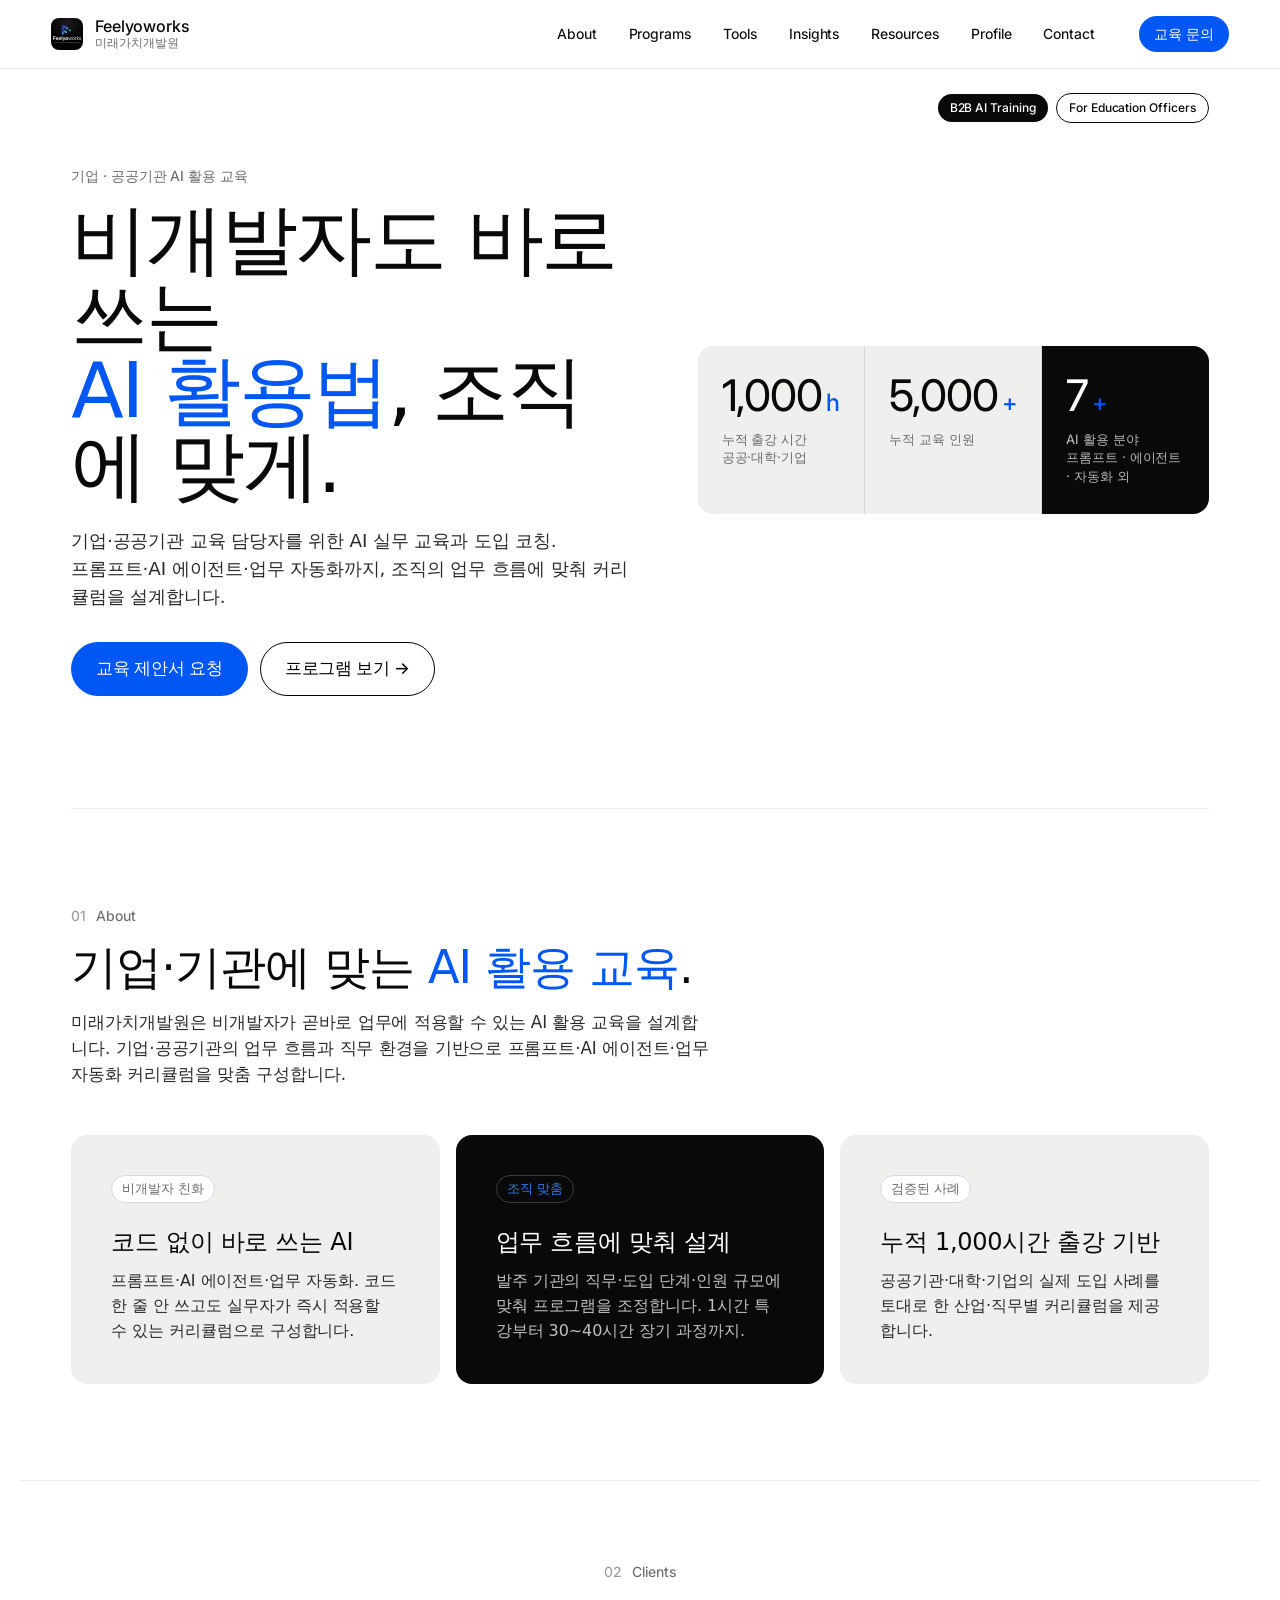
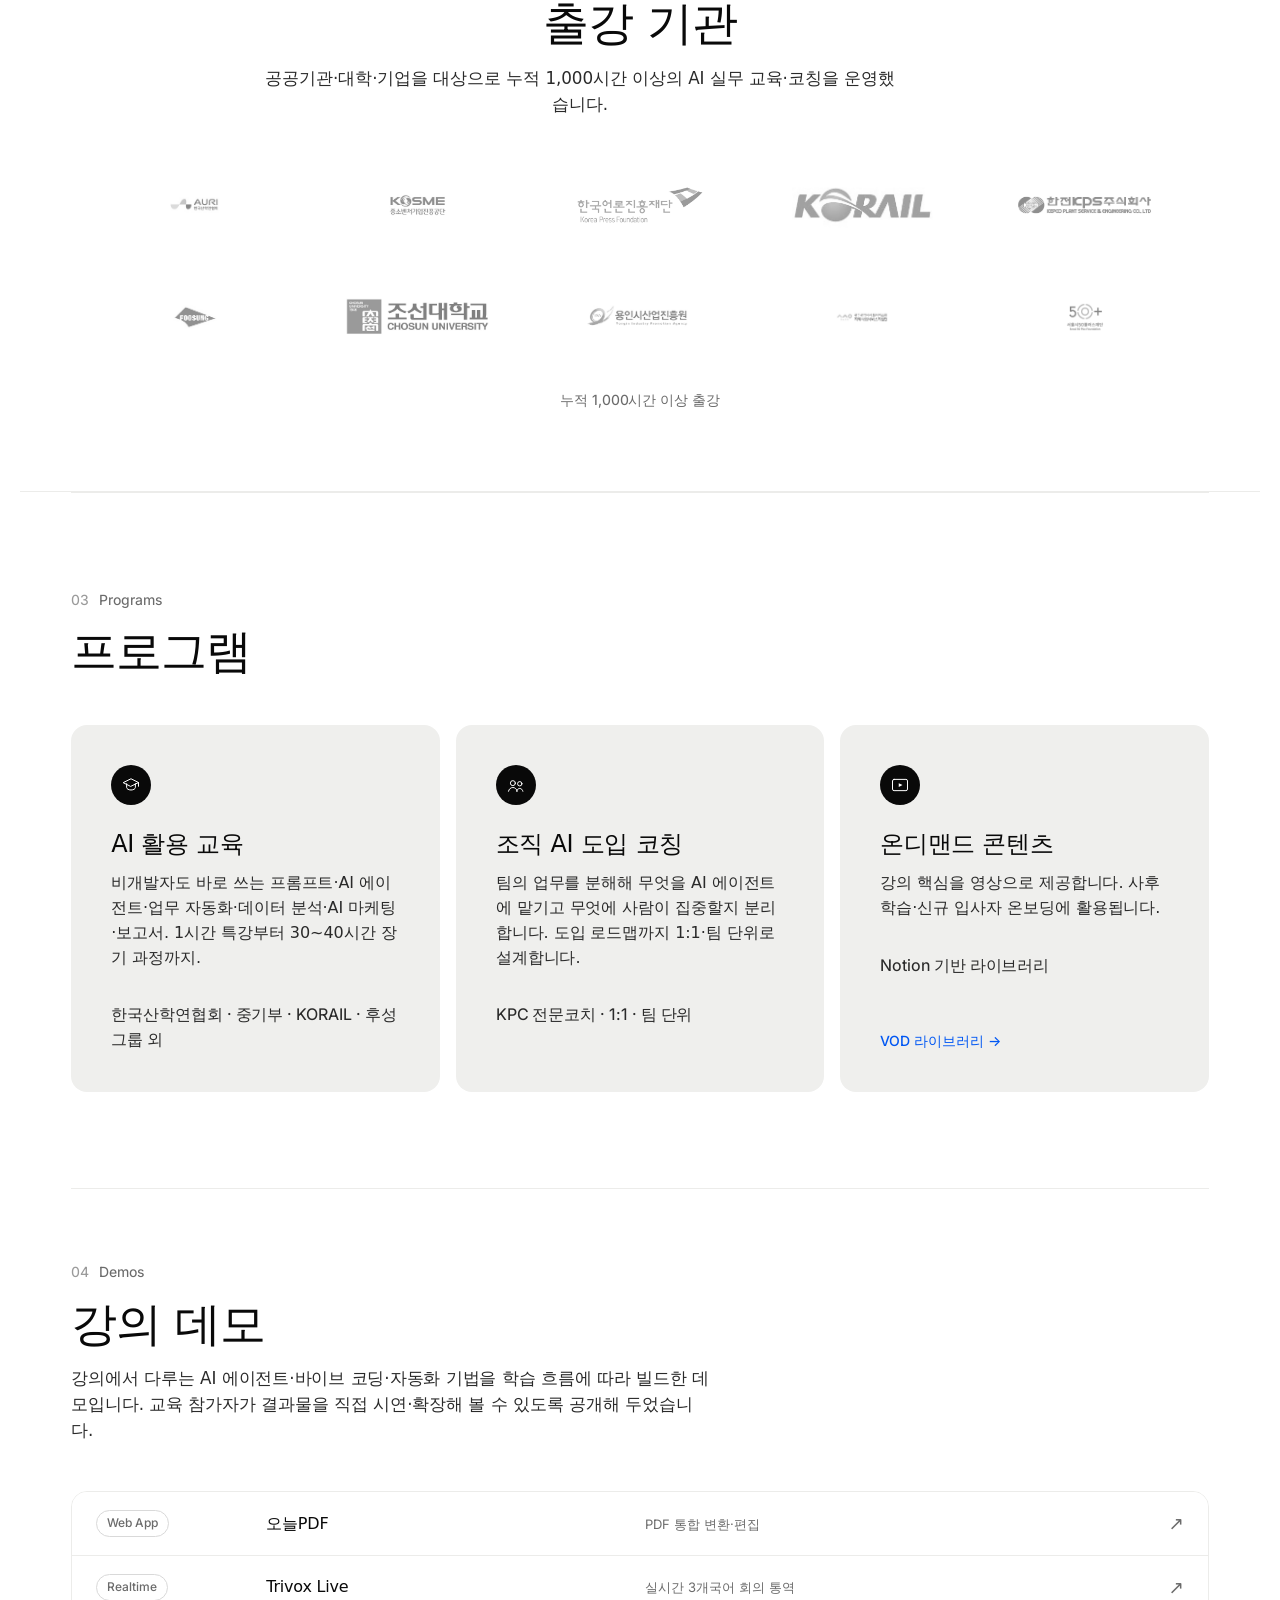
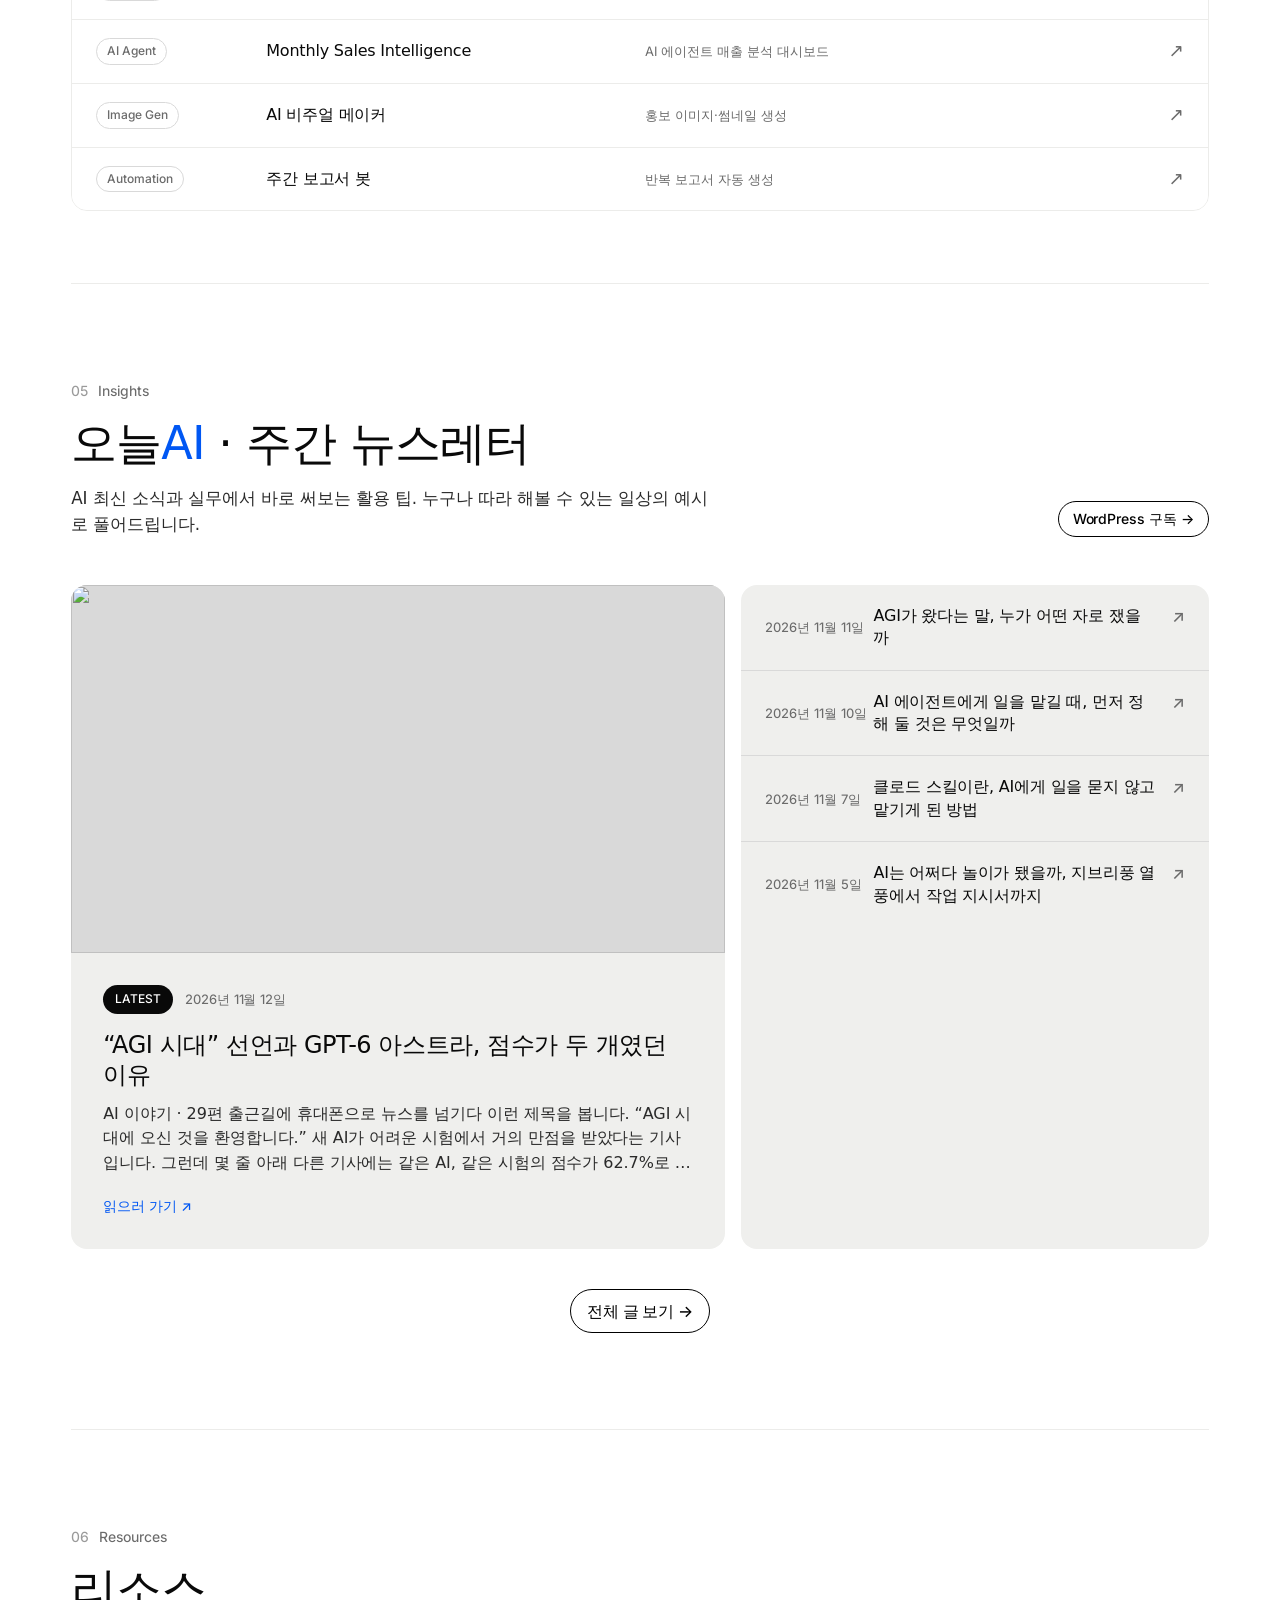
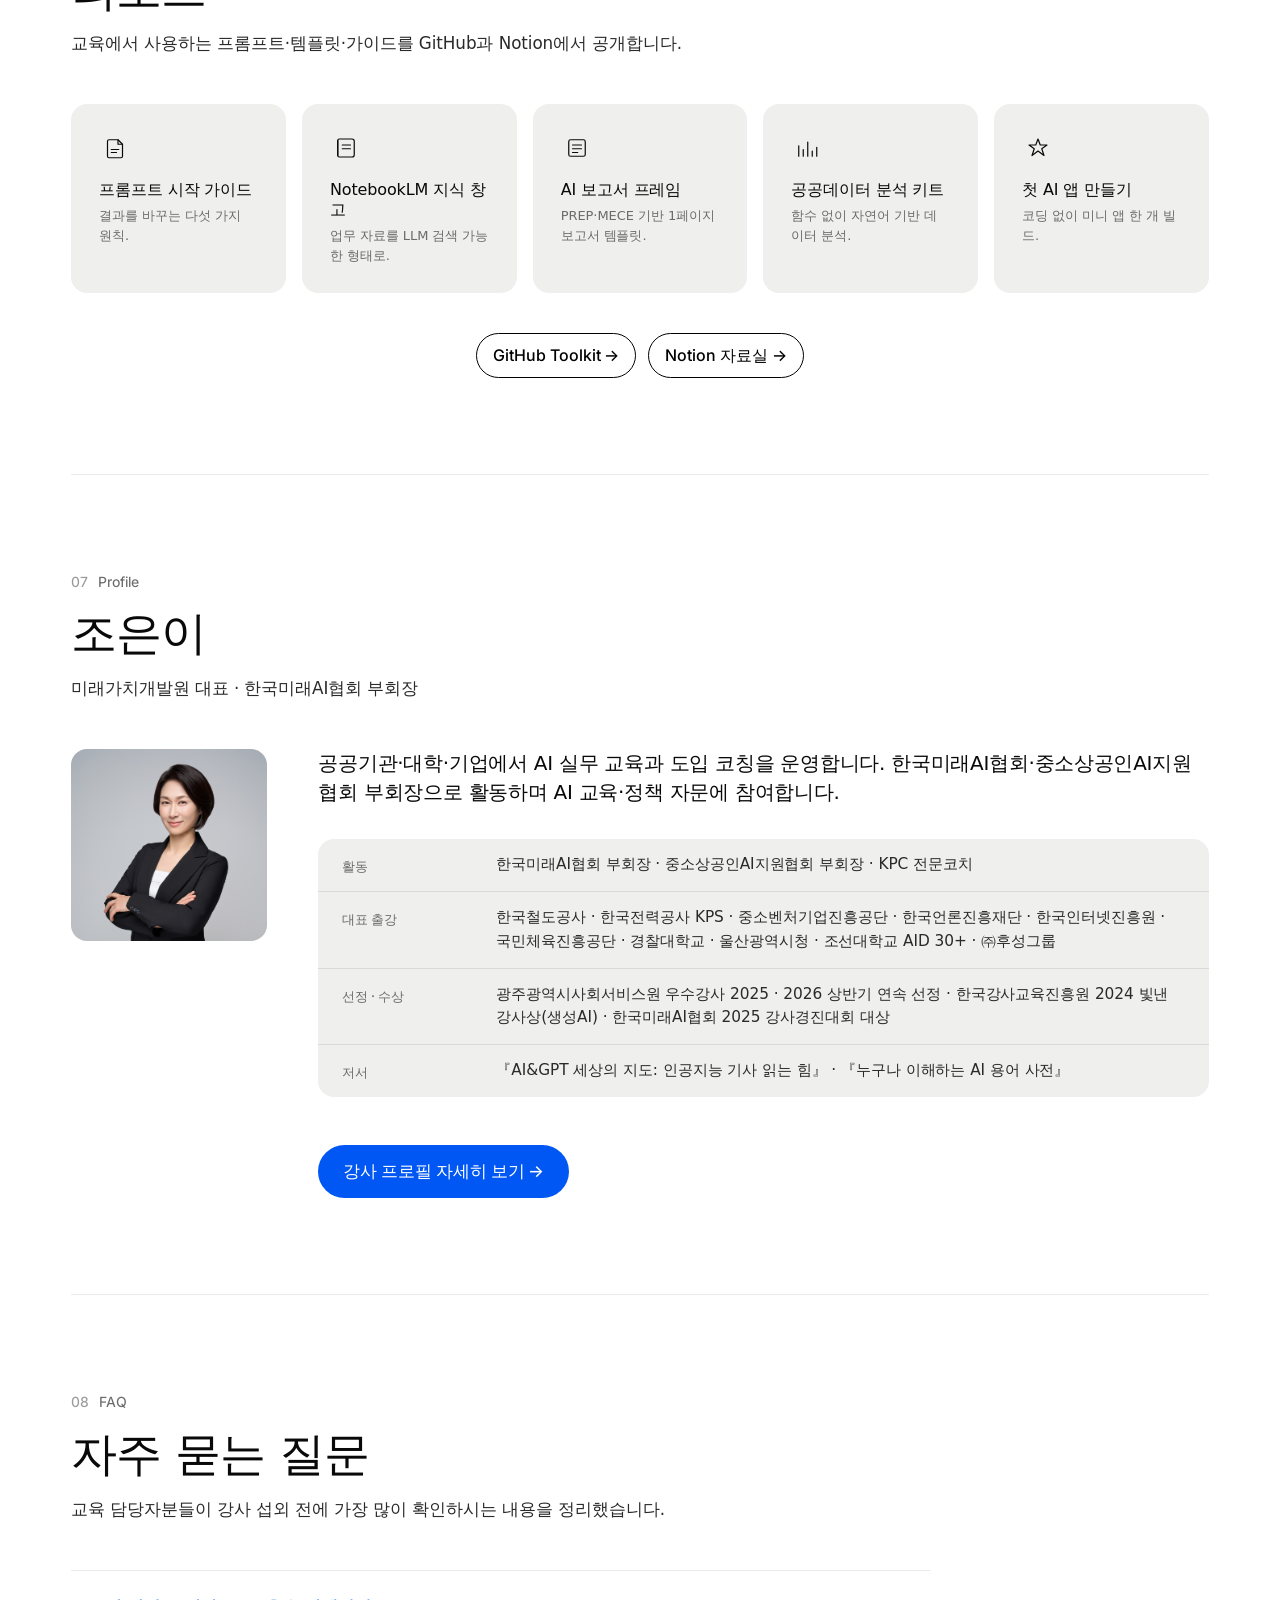
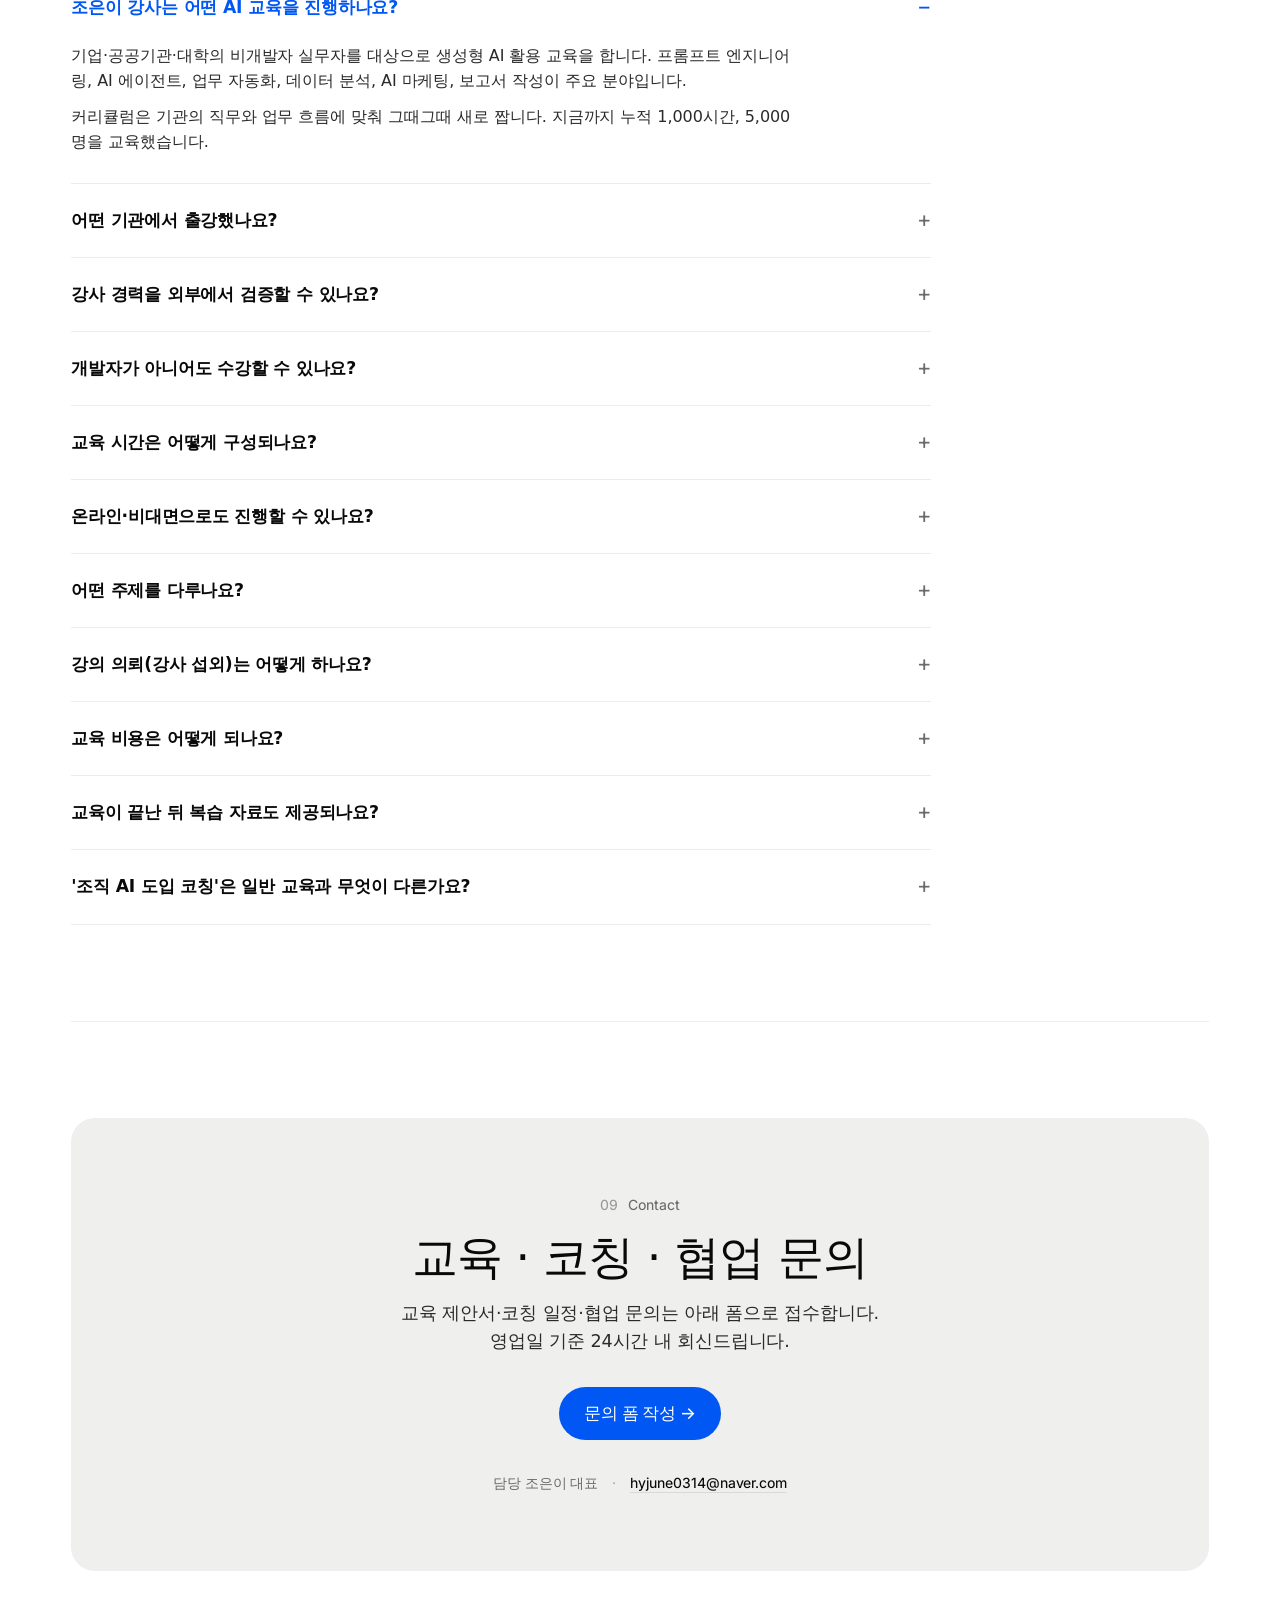
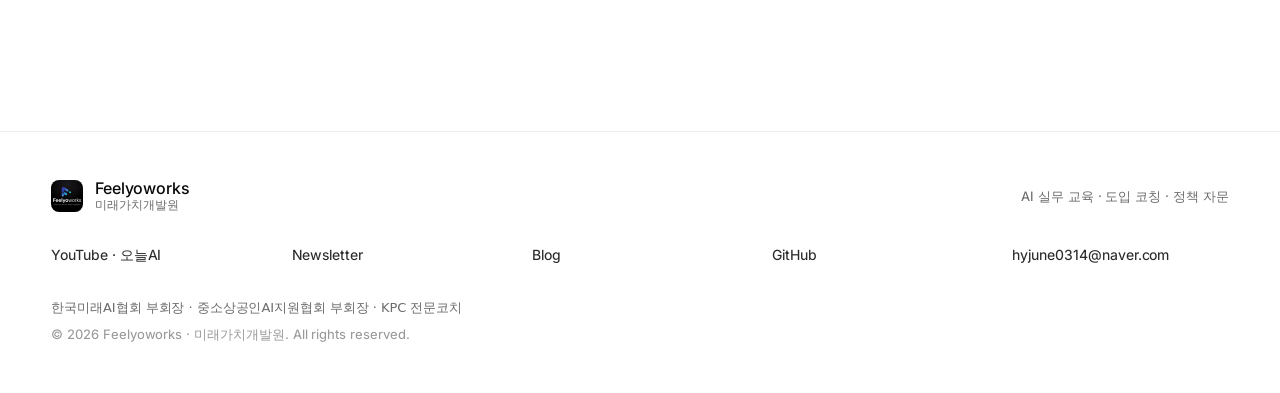
==== commit 910ce06f: "chore: sync WordPress insights (2026-11-12 06:50Z)" ====
--- a/index.html
+++ b/index.html
@@ -571,19 +571,26 @@
       -->
       <div id="insights-grid" class="insights-grid" data-state="ready">
         <!-- INSIGHTS:HOME:START -->
-<a class="insights-featured" href="https://feelyoworks.wordpress.com/2026/11/11/ai-story-28-agi-definitions/" target="_blank" rel="noopener">
-<div class="insights-featured-img"><img src="https://feelyoworks.wordpress.com/wp-content/uploads/2026/11/01-ai-story-agi-definitions.png" alt="" loading="lazy" referrerpolicy="no-referrer"></div>
+<a class="insights-featured" href="https://feelyoworks.wordpress.com/2026/11/12/ai-story-29-agi-era-astra/" target="_blank" rel="noopener">
+<div class="insights-featured-img"><img src="https://feelyoworks.wordpress.com/wp-content/uploads/2026/11/01-ai-story-agi-era-astra.png" alt="" loading="lazy" referrerpolicy="no-referrer"></div>
 <div class="insights-featured-body">
 <div class="insights-meta">
 <span class="chip">LATEST</span>
-<span class="insights-date">2026년 11월 11일</span>
+<span class="insights-date">2026년 11월 12일</span>
 </div>
-<h3>AGI가 왔다는 말, 누가 어떤 자로 쟀을까</h3>
-<p>AI 이야기 · 28편 점심 자리에서 동료가 휴대폰을 내밉니다. 기사 제목에 AGI라는 말이 큼직하게 박혀 있습니다. “이제 AI가 사람만큼 일한다는 거야?” 대답하려다 말문이 막힙니다. AGI의 정의가 무엇이고 무엇을 기준으로 ‘왔다’고 하는지 선뜻 말하기 어렵기 때문입니다. 이상한 점은 AGI를 만들겠다는 회사들조차 이 말을 서로 다르게 쓴다는 겁니다. 그 차이는 말다툼에서 그치지 않고…</p>
+<h3>“AGI 시대” 선언과 GPT-6 아스트라, 점수가 두 개였던 이유</h3>
+<p>AI 이야기 · 29편 출근길에 휴대폰으로 뉴스를 넘기다 이런 제목을 봅니다. “AGI 시대에 오신 것을 환영합니다.” 새 AI가 어려운 시험에서 거의 만점을 받았다는 기사입니다. 그런데 몇 줄 아래 다른 기사에는 같은 AI, 같은 시험의 점수가 62.7%로 나와 있습니다. 둘 중 하나가 틀린 걸까요? 게다가 시험을 주관한 쪽은 “AGI의 증명은 아니다”라고 선을 그었습니다. 둘 다 맞는 숫…</p>
 <span class="insights-go">읽으러 가기 ↗</span>
 </div>
 </a>
 <ul class="insights-list" role="list">
+<li>
+<a href="https://feelyoworks.wordpress.com/2026/11/11/ai-story-28-agi-definitions/" target="_blank" rel="noopener">
+<span class="insights-date">2026년 11월 11일</span>
+<span class="insights-title">AGI가 왔다는 말, 누가 어떤 자로 쟀을까</span>
+<span class="insights-go" aria-hidden="true">↗</span>
+</a>
+</li>
 <li>
 <a href="https://feelyoworks.wordpress.com/2026/11/10/ai-story-27-ai-agent-permission/" target="_blank" rel="noopener">
 <span class="insights-date">2026년 11월 10일</span>
@@ -605,13 +612,6 @@
 <span class="insights-go" aria-hidden="true">↗</span>
 </a>
 </li>
-<li>
-<a href="https://feelyoworks.wordpress.com/2026/11/03/ai-story-24-mcp-ai-agent-vibe-coding/" target="_blank" rel="noopener">
-<span class="insights-date">2026년 11월 3일</span>
-<span class="insights-title">AI는 어떻게 손발을 얻었나, MCP로 보는 대화창 밖의 AI</span>
-<span class="insights-go" aria-hidden="true">↗</span>
-</a>
-</li>
 </ul>
 <!-- INSIGHTS:HOME:END -->
       </div>
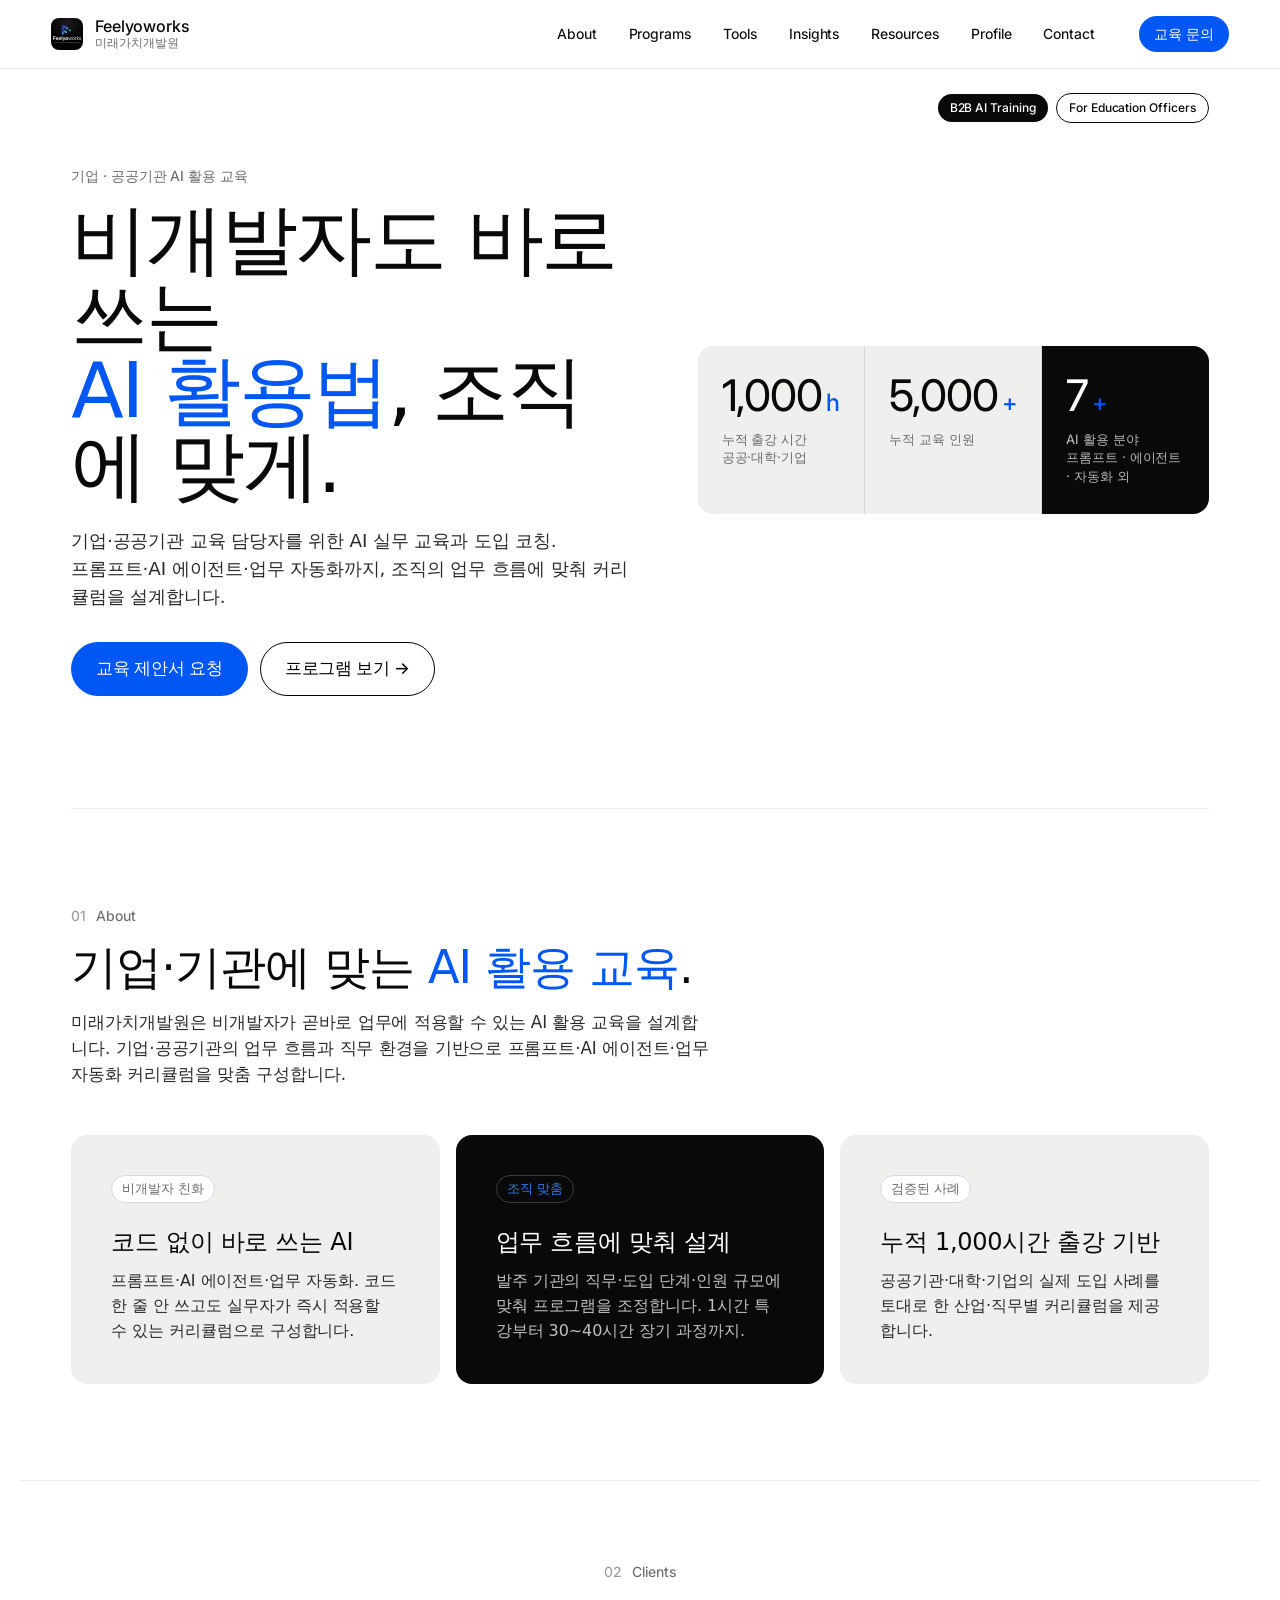
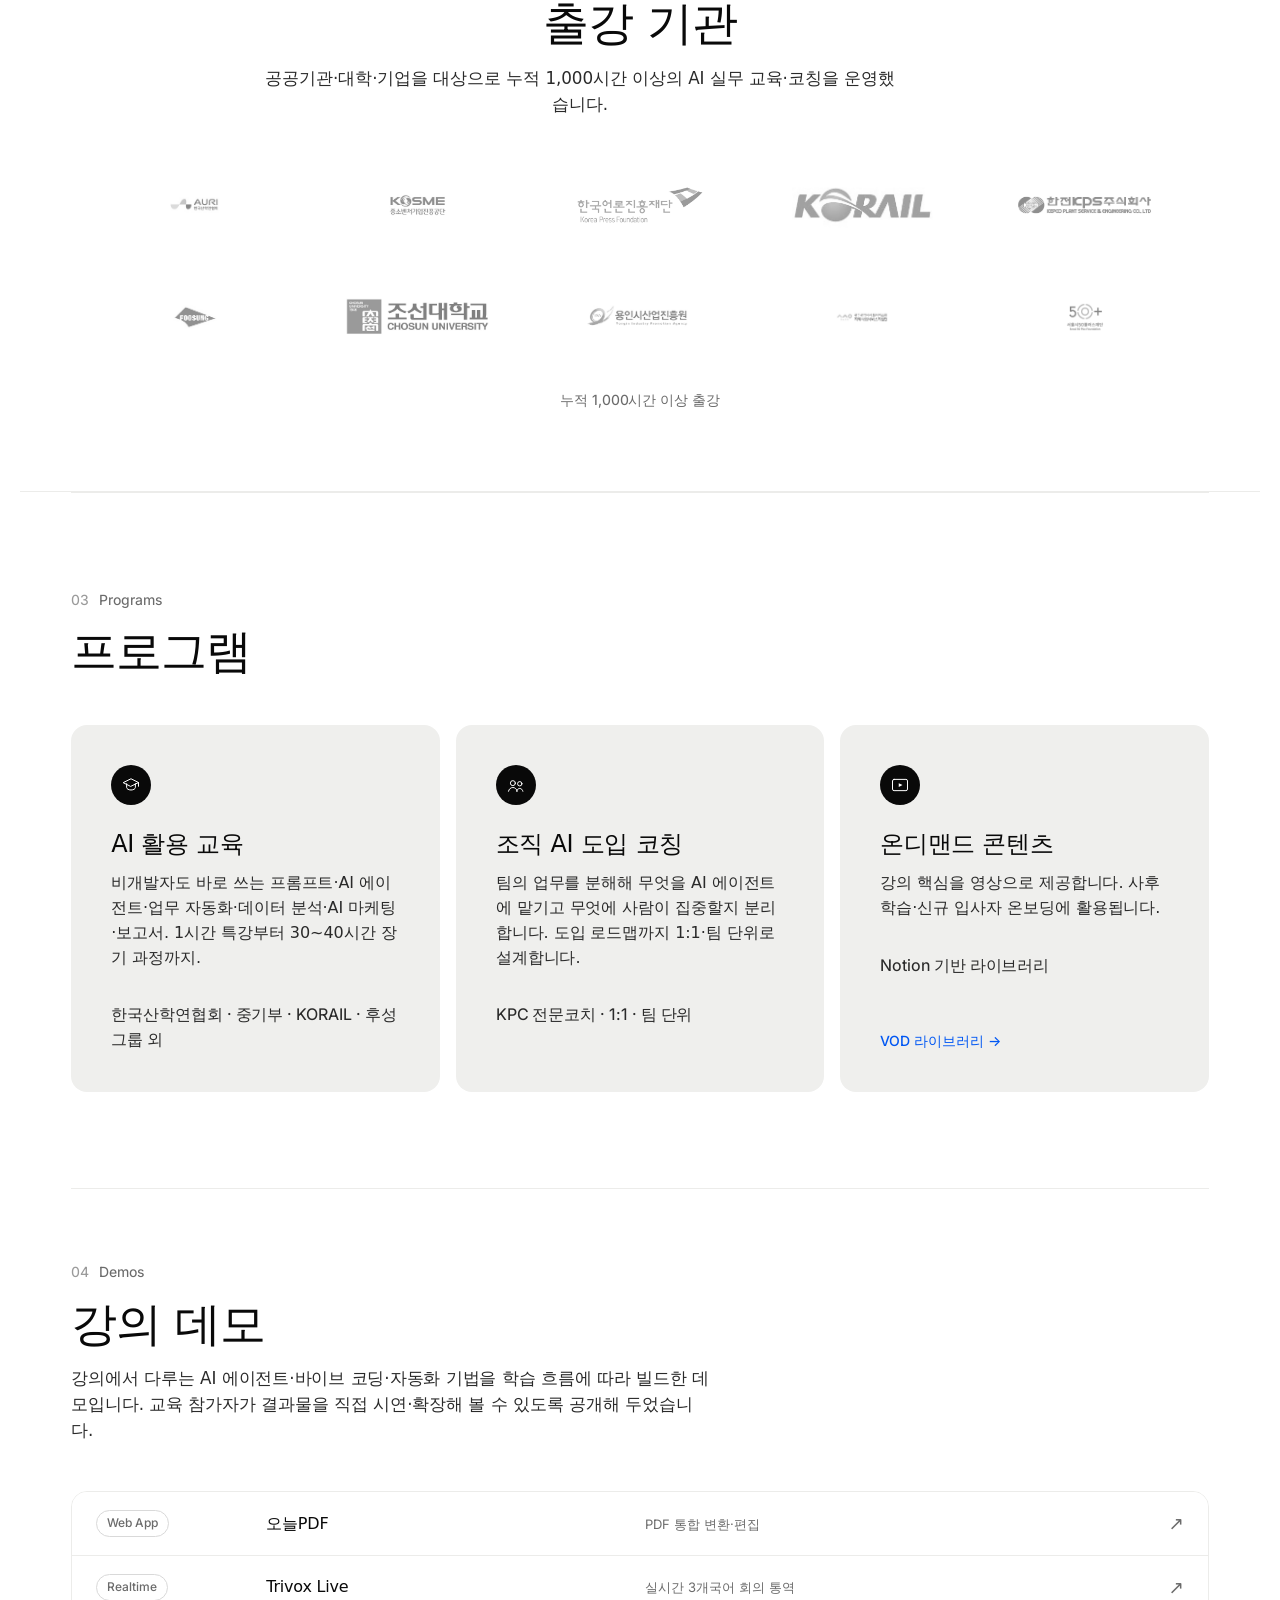
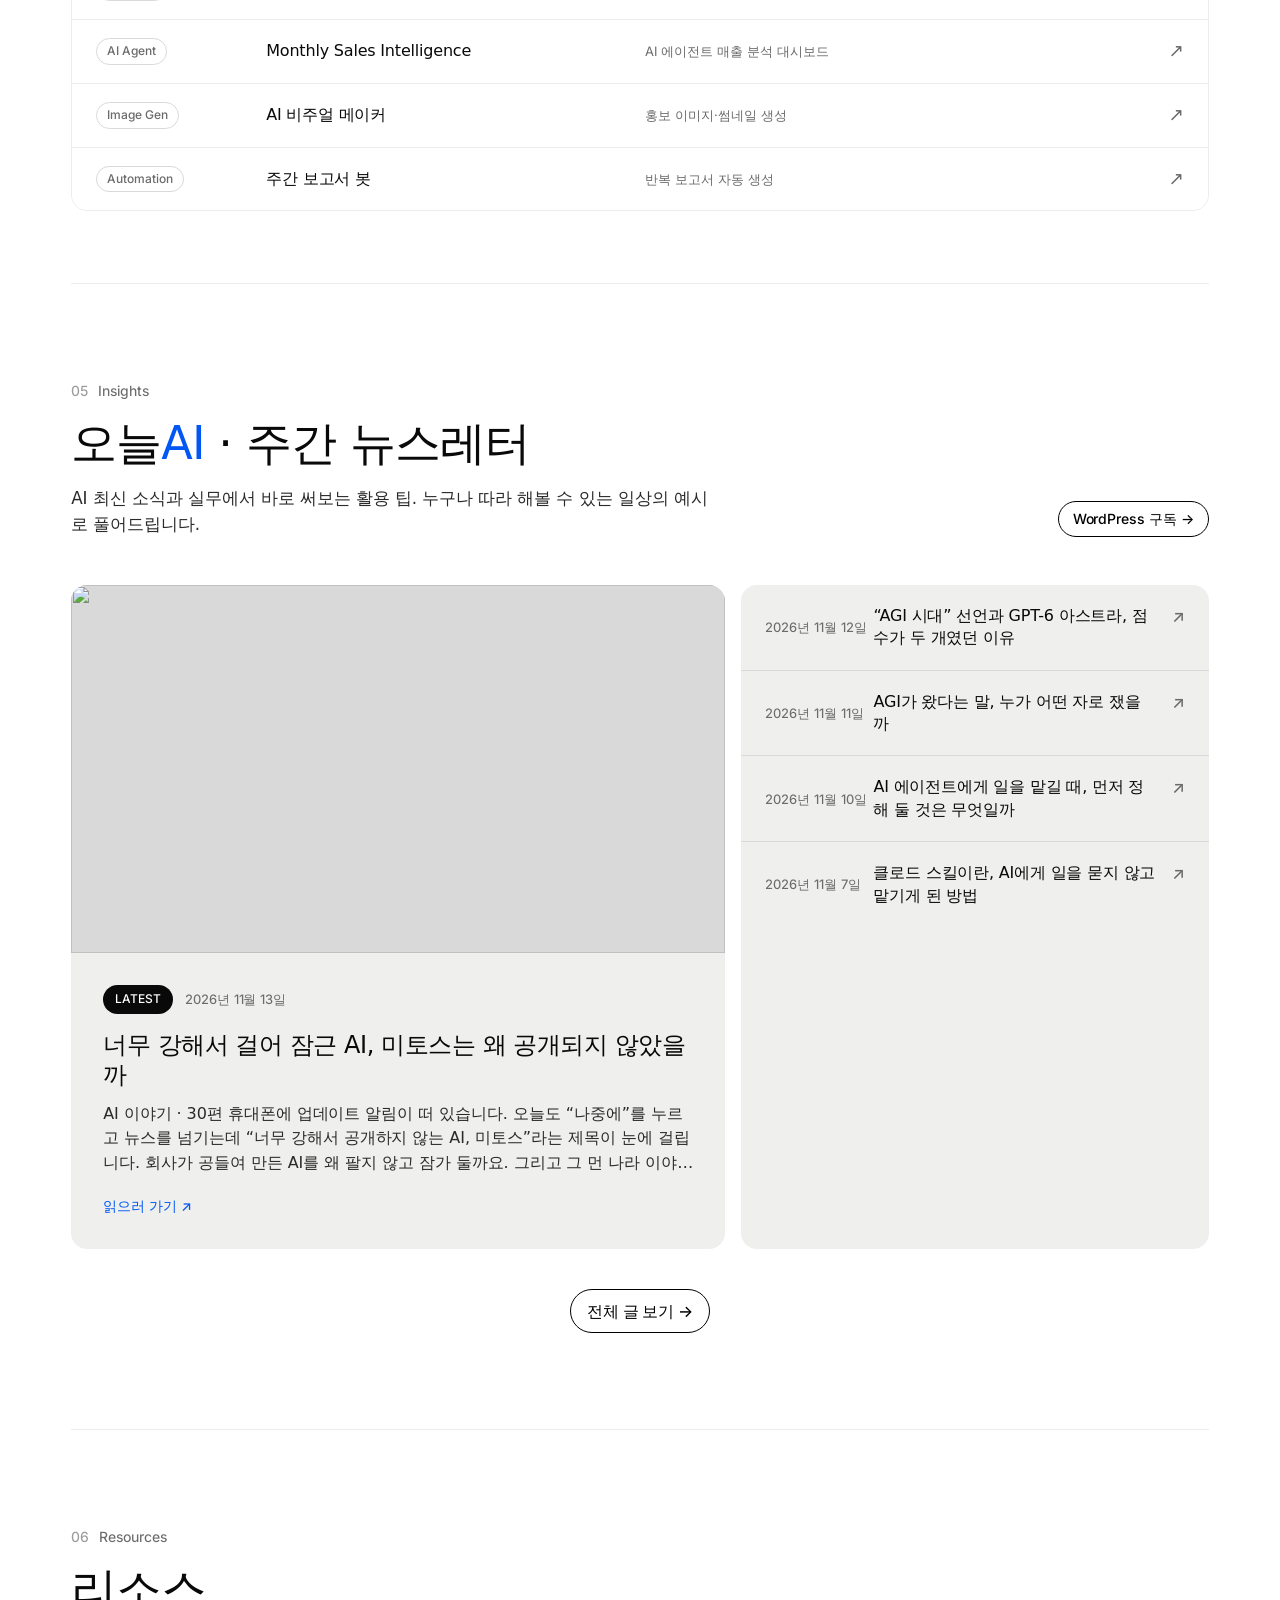
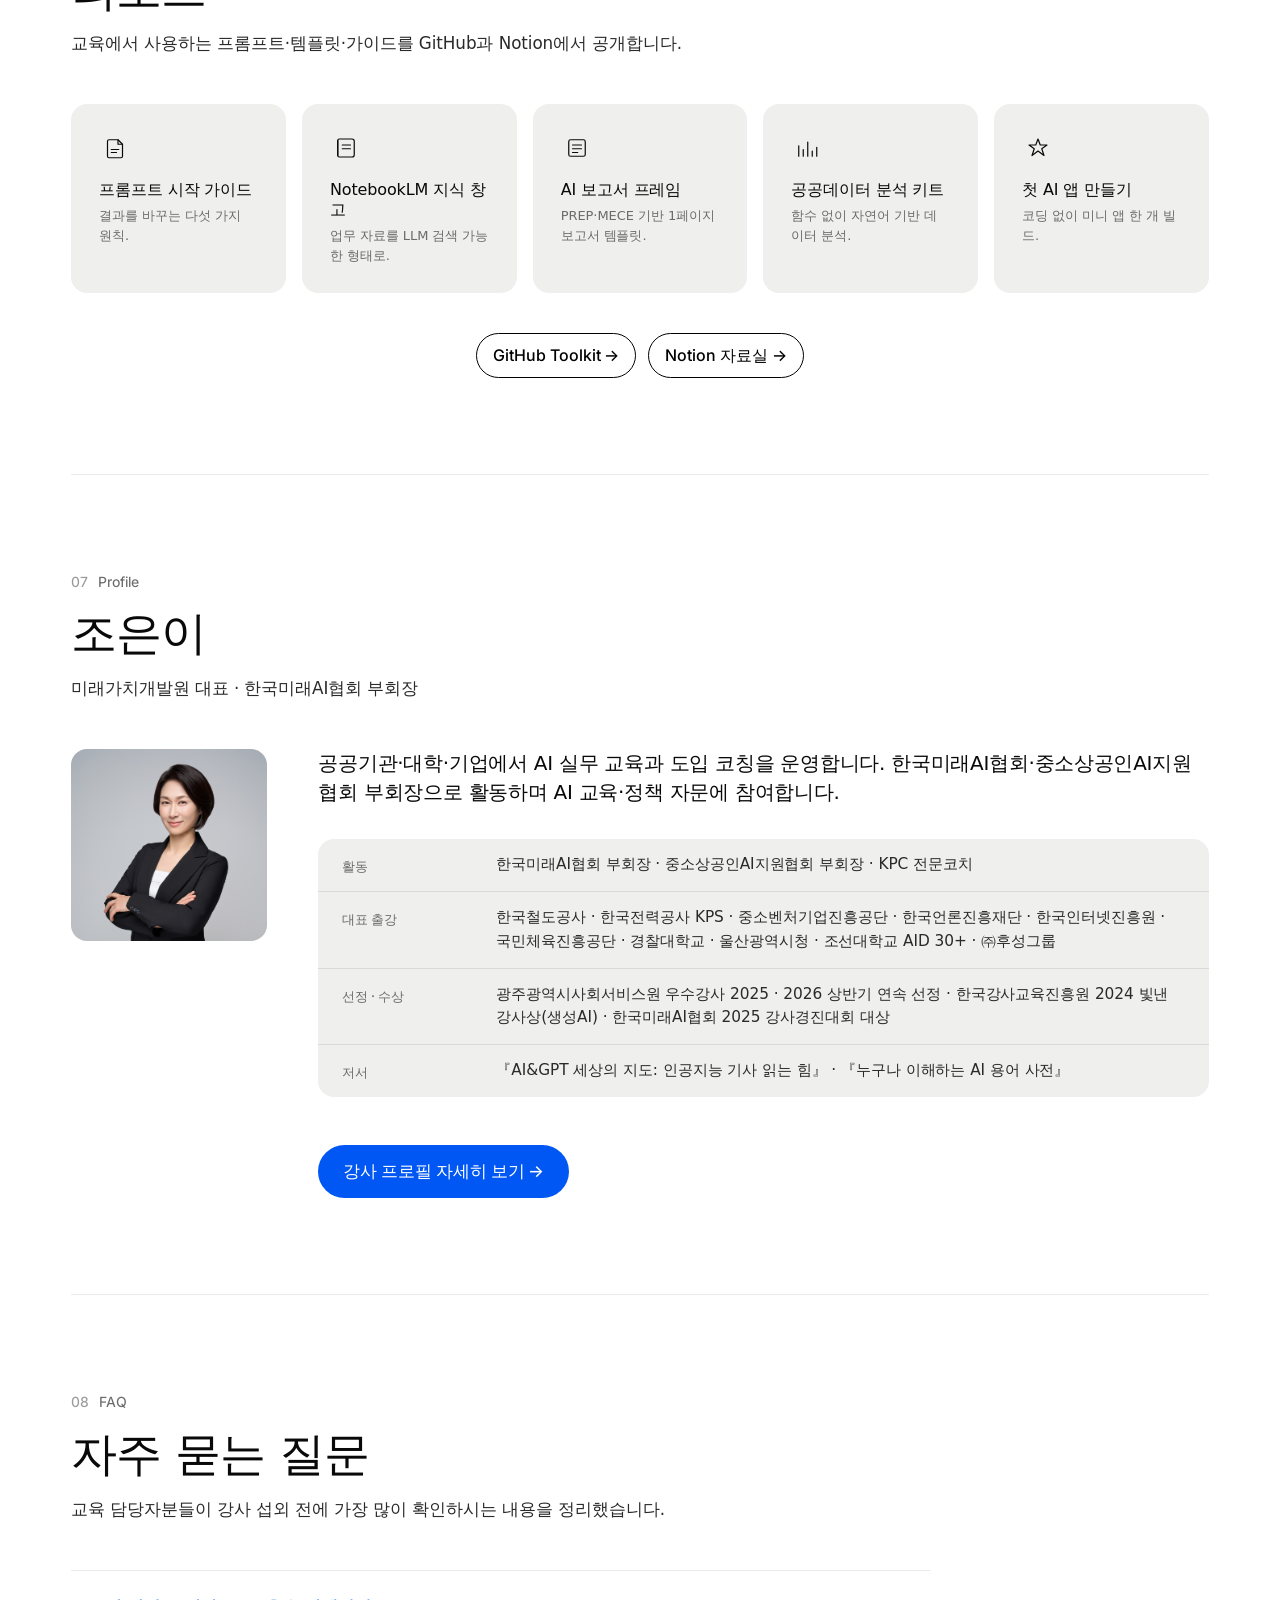
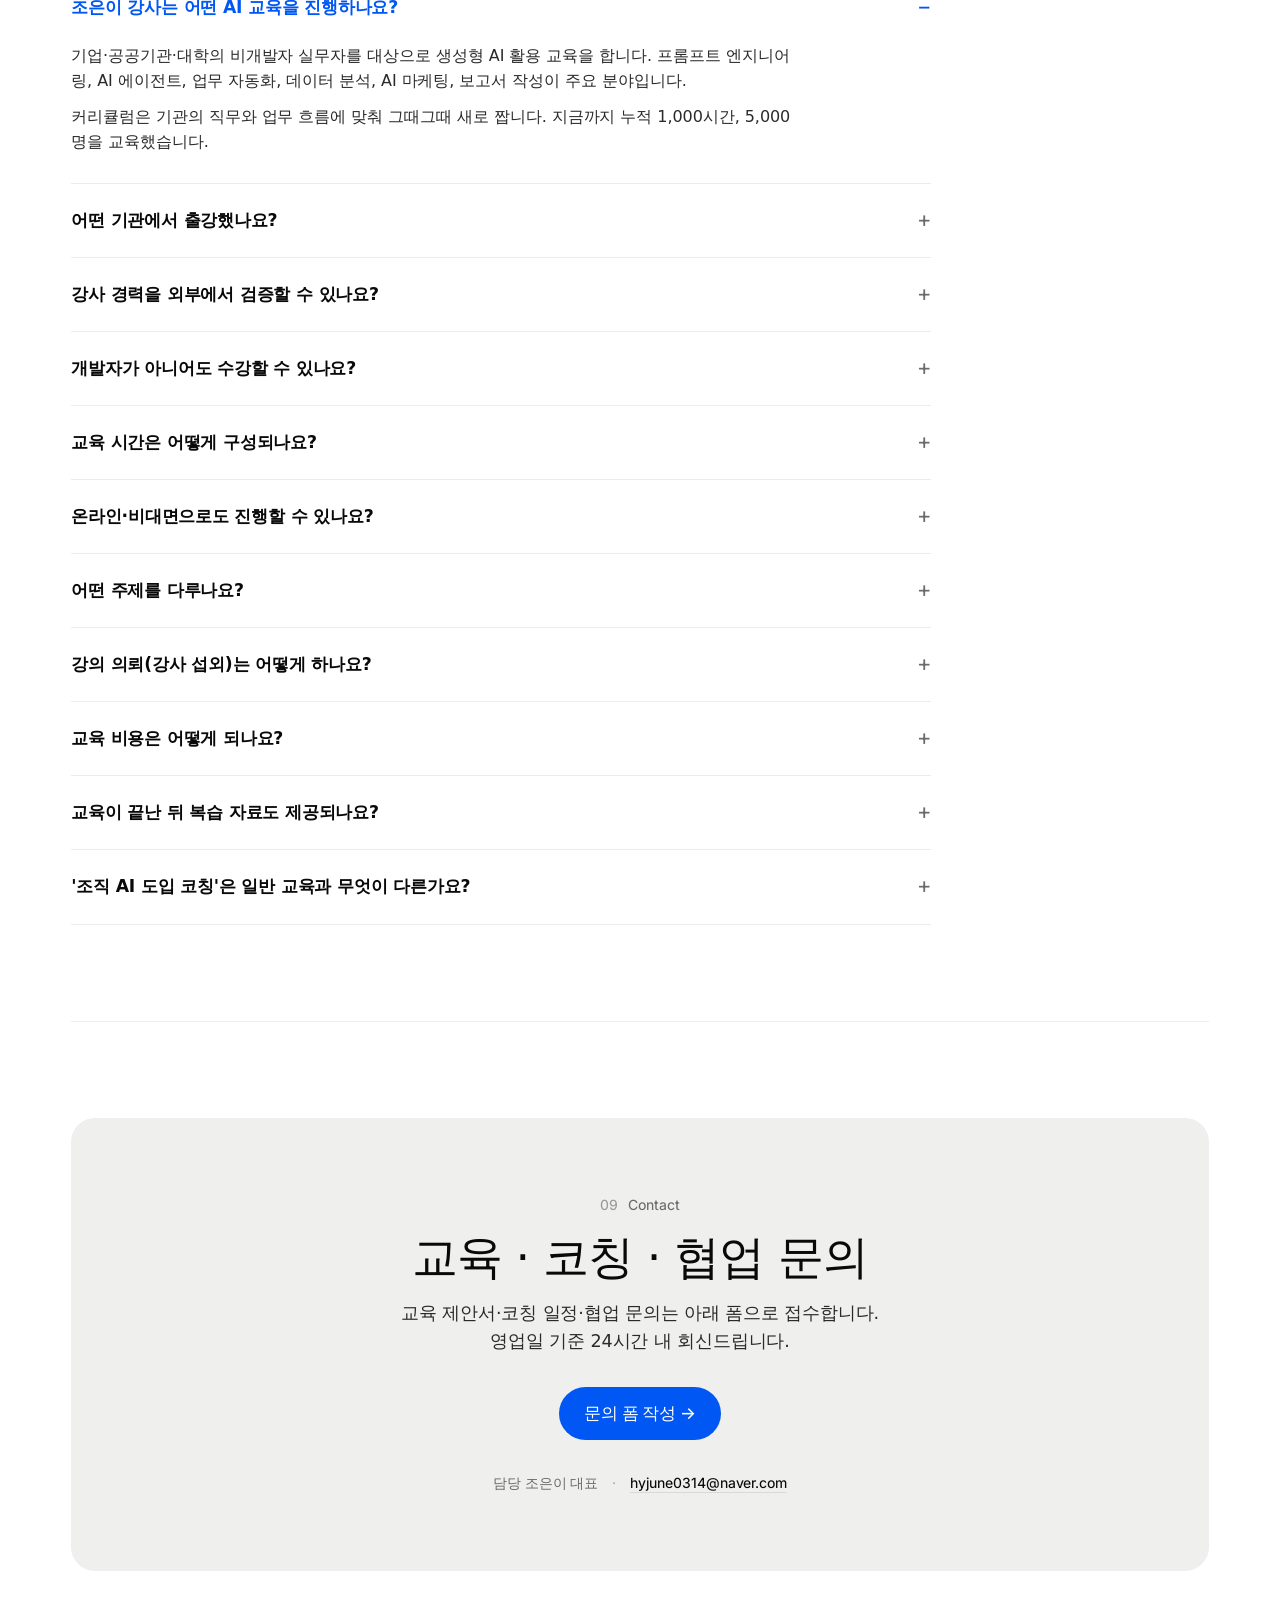
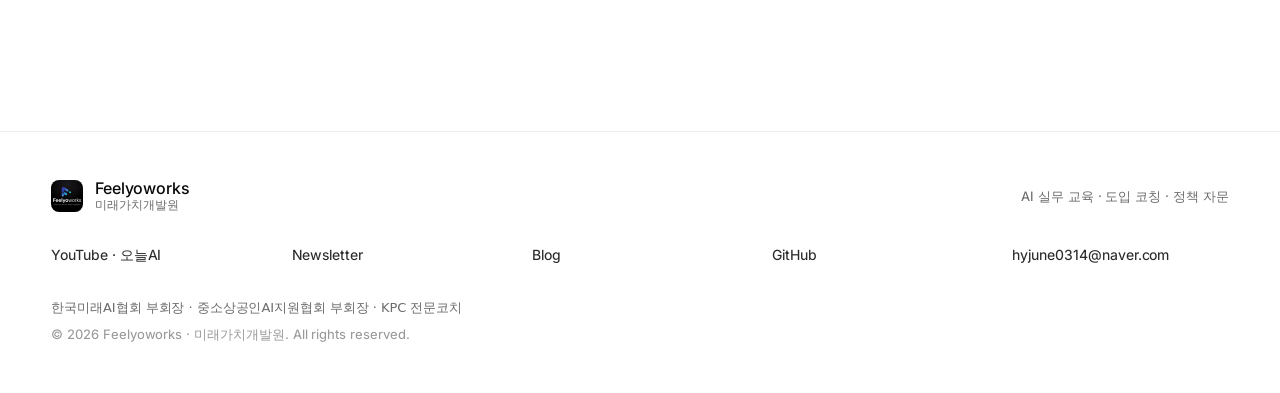
==== commit beb67afb: "chore: sync WordPress insights (2026-11-13 04:52Z)" ====
--- a/index.html
+++ b/index.html
@@ -571,19 +571,26 @@
       -->
       <div id="insights-grid" class="insights-grid" data-state="ready">
         <!-- INSIGHTS:HOME:START -->
-<a class="insights-featured" href="https://feelyoworks.wordpress.com/2026/11/12/ai-story-29-agi-era-astra/" target="_blank" rel="noopener">
-<div class="insights-featured-img"><img src="https://feelyoworks.wordpress.com/wp-content/uploads/2026/11/01-ai-story-agi-era-astra.png" alt="" loading="lazy" referrerpolicy="no-referrer"></div>
+<a class="insights-featured" href="https://feelyoworks.wordpress.com/2026/11/13/ai-story-30-mythos-locked-ai/" target="_blank" rel="noopener">
+<div class="insights-featured-img"><img src="https://feelyoworks.wordpress.com/wp-content/uploads/2026/11/01-ai-story-mythos-locked-ai.png" alt="" loading="lazy" referrerpolicy="no-referrer"></div>
 <div class="insights-featured-body">
 <div class="insights-meta">
 <span class="chip">LATEST</span>
-<span class="insights-date">2026년 11월 12일</span>
+<span class="insights-date">2026년 11월 13일</span>
 </div>
-<h3>“AGI 시대” 선언과 GPT-6 아스트라, 점수가 두 개였던 이유</h3>
-<p>AI 이야기 · 29편 출근길에 휴대폰으로 뉴스를 넘기다 이런 제목을 봅니다. “AGI 시대에 오신 것을 환영합니다.” 새 AI가 어려운 시험에서 거의 만점을 받았다는 기사입니다. 그런데 몇 줄 아래 다른 기사에는 같은 AI, 같은 시험의 점수가 62.7%로 나와 있습니다. 둘 중 하나가 틀린 걸까요? 게다가 시험을 주관한 쪽은 “AGI의 증명은 아니다”라고 선을 그었습니다. 둘 다 맞는 숫…</p>
+<h3>너무 강해서 걸어 잠근 AI, 미토스는 왜 공개되지 않았을까</h3>
+<p>AI 이야기 · 30편 휴대폰에 업데이트 알림이 떠 있습니다. 오늘도 “나중에”를 누르고 뉴스를 넘기는데 “너무 강해서 공개하지 않는 AI, 미토스”라는 제목이 눈에 걸립니다. 회사가 공들여 만든 AI를 왜 팔지 않고 잠가 둘까요. 그리고 그 먼 나라 이야기가 방금 넘긴 “나중에” 버튼과 무슨 상관일까요. 이 글을 읽으면 2026년 AI 회사들이 왜 강력한 AI를 잠그거나 둘로 나눠 내놓았는…</p>
 <span class="insights-go">읽으러 가기 ↗</span>
 </div>
 </a>
 <ul class="insights-list" role="list">
+<li>
+<a href="https://feelyoworks.wordpress.com/2026/11/12/ai-story-29-agi-era-astra/" target="_blank" rel="noopener">
+<span class="insights-date">2026년 11월 12일</span>
+<span class="insights-title">“AGI 시대” 선언과 GPT-6 아스트라, 점수가 두 개였던 이유</span>
+<span class="insights-go" aria-hidden="true">↗</span>
+</a>
+</li>
 <li>
 <a href="https://feelyoworks.wordpress.com/2026/11/11/ai-story-28-agi-definitions/" target="_blank" rel="noopener">
 <span class="insights-date">2026년 11월 11일</span>
@@ -605,13 +612,6 @@
 <span class="insights-go" aria-hidden="true">↗</span>
 </a>
 </li>
-<li>
-<a href="https://feelyoworks.wordpress.com/2026/11/05/ai-story-25-ghibli-style-nano-banana-sora/" target="_blank" rel="noopener">
-<span class="insights-date">2026년 11월 5일</span>
-<span class="insights-title">AI는 어쩌다 놀이가 됐을까, 지브리풍 열풍에서 작업 지시서까지</span>
-<span class="insights-go" aria-hidden="true">↗</span>
-</a>
-</li>
 </ul>
 <!-- INSIGHTS:HOME:END -->
       </div>
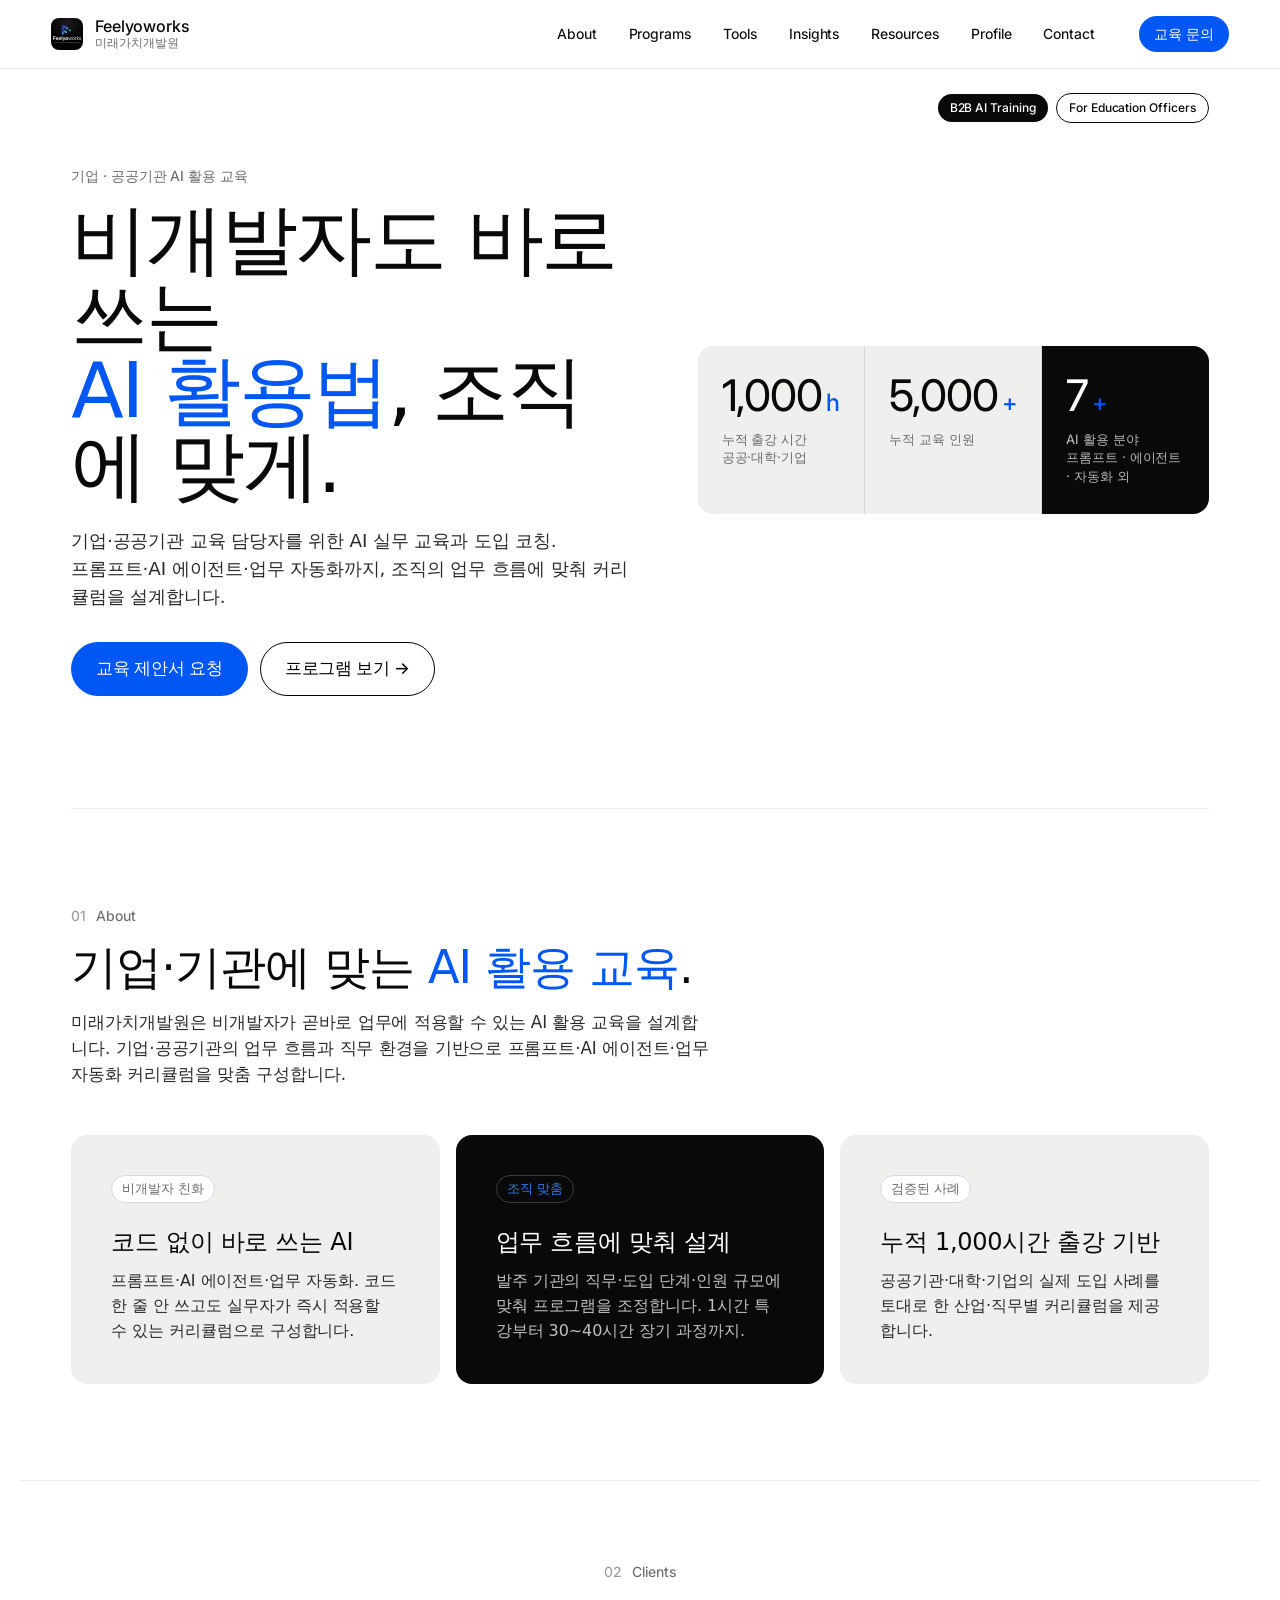
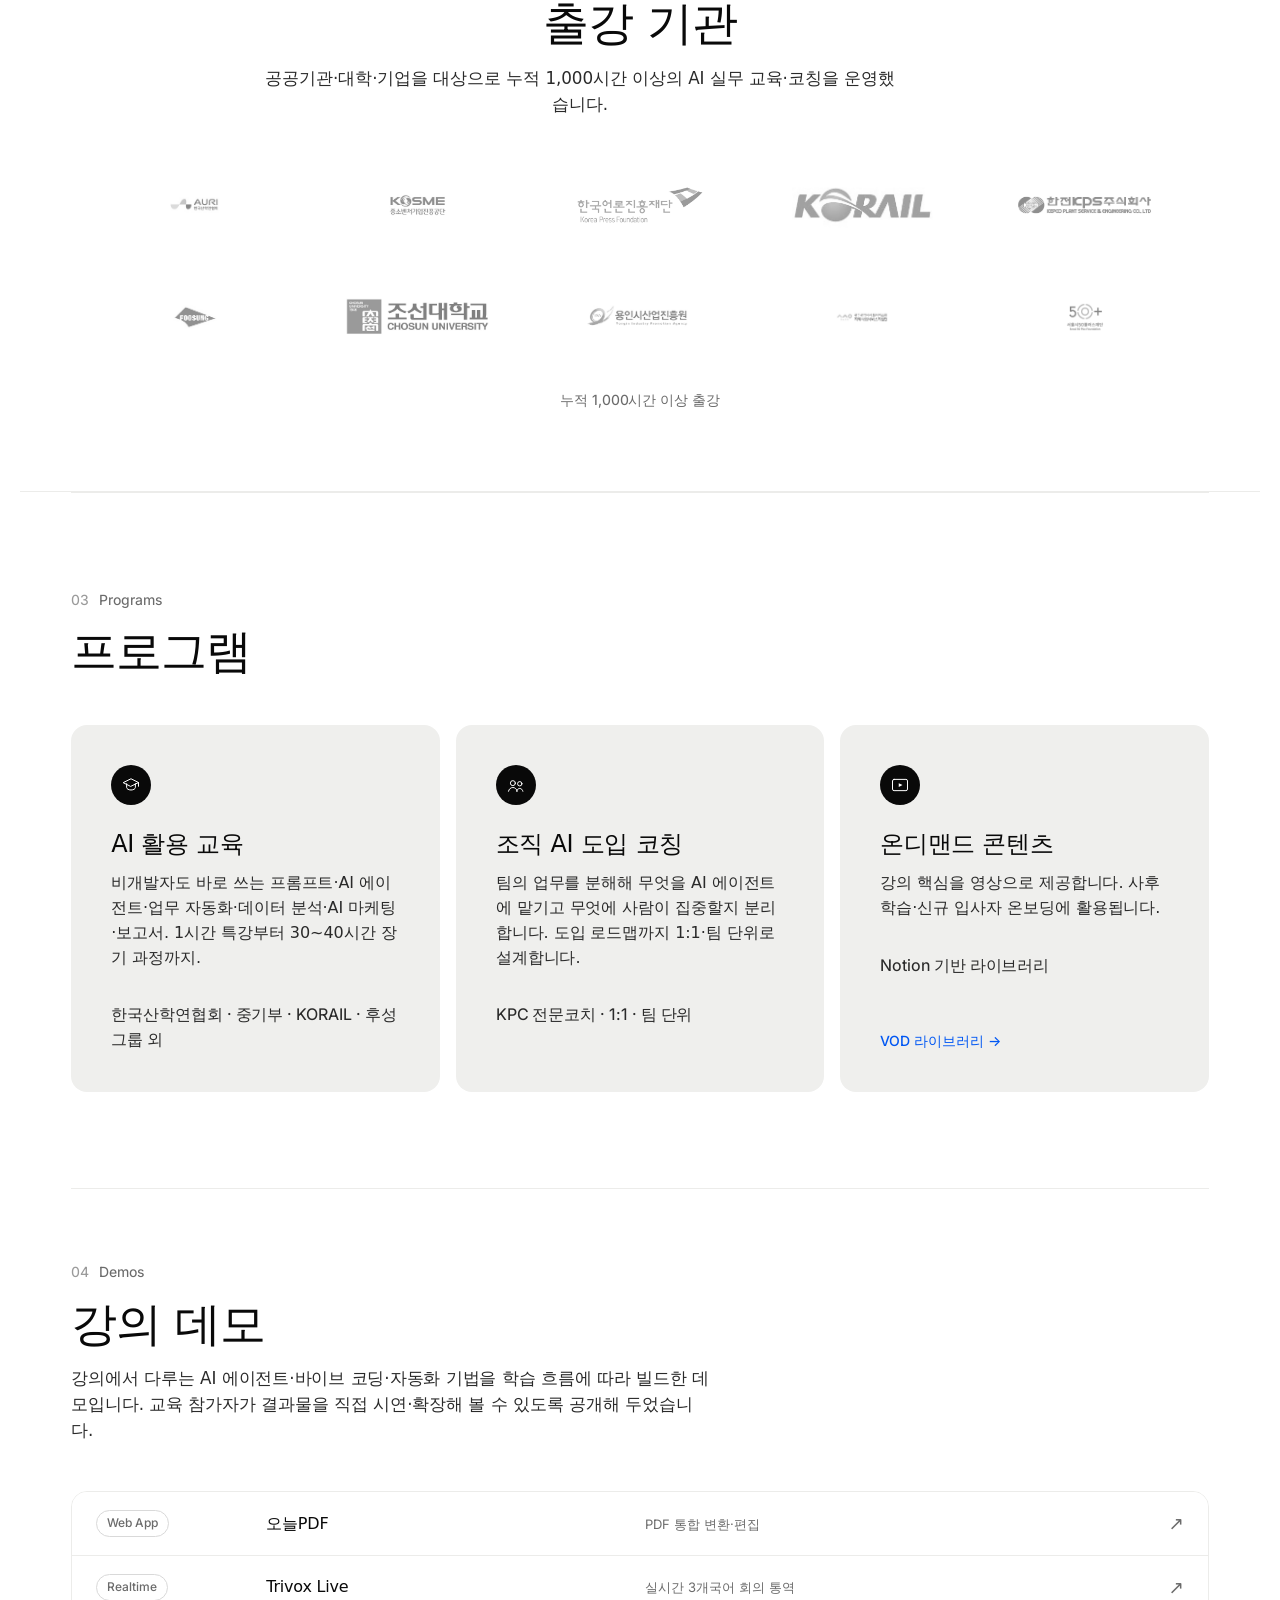
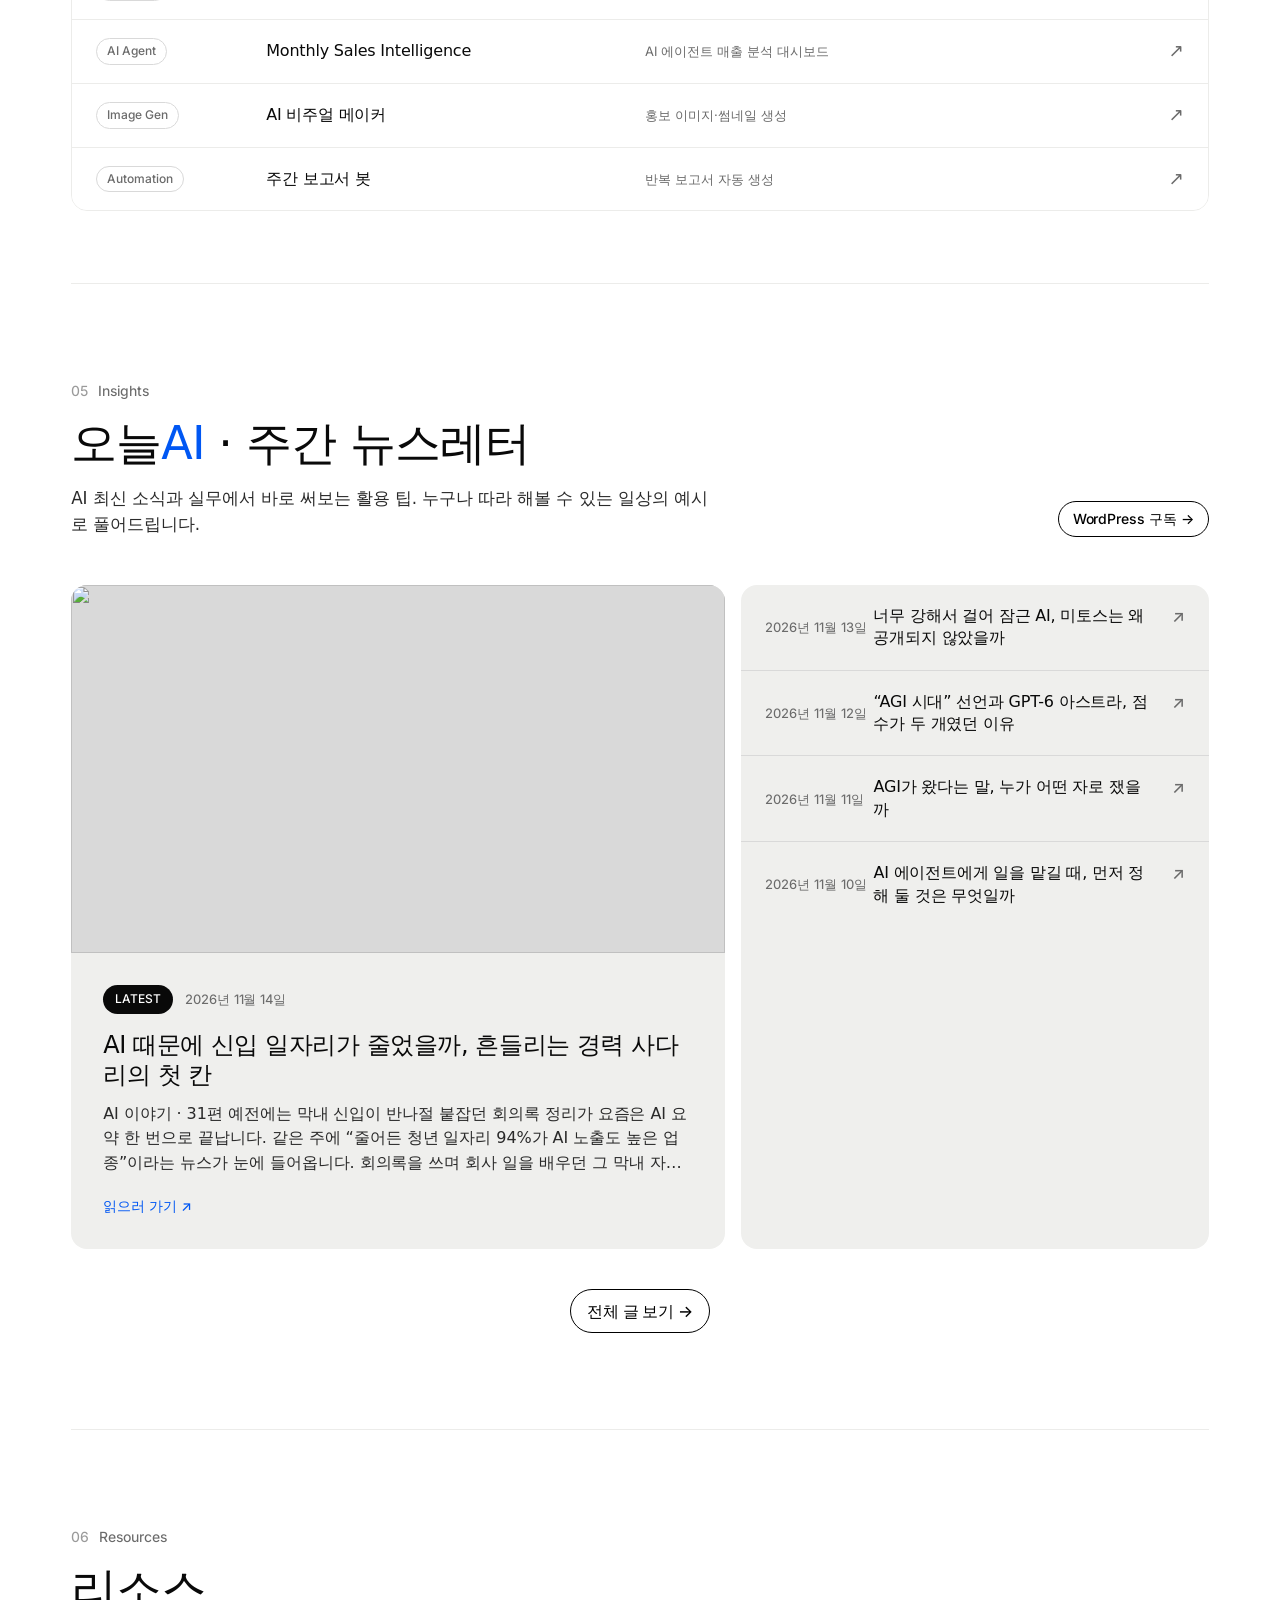
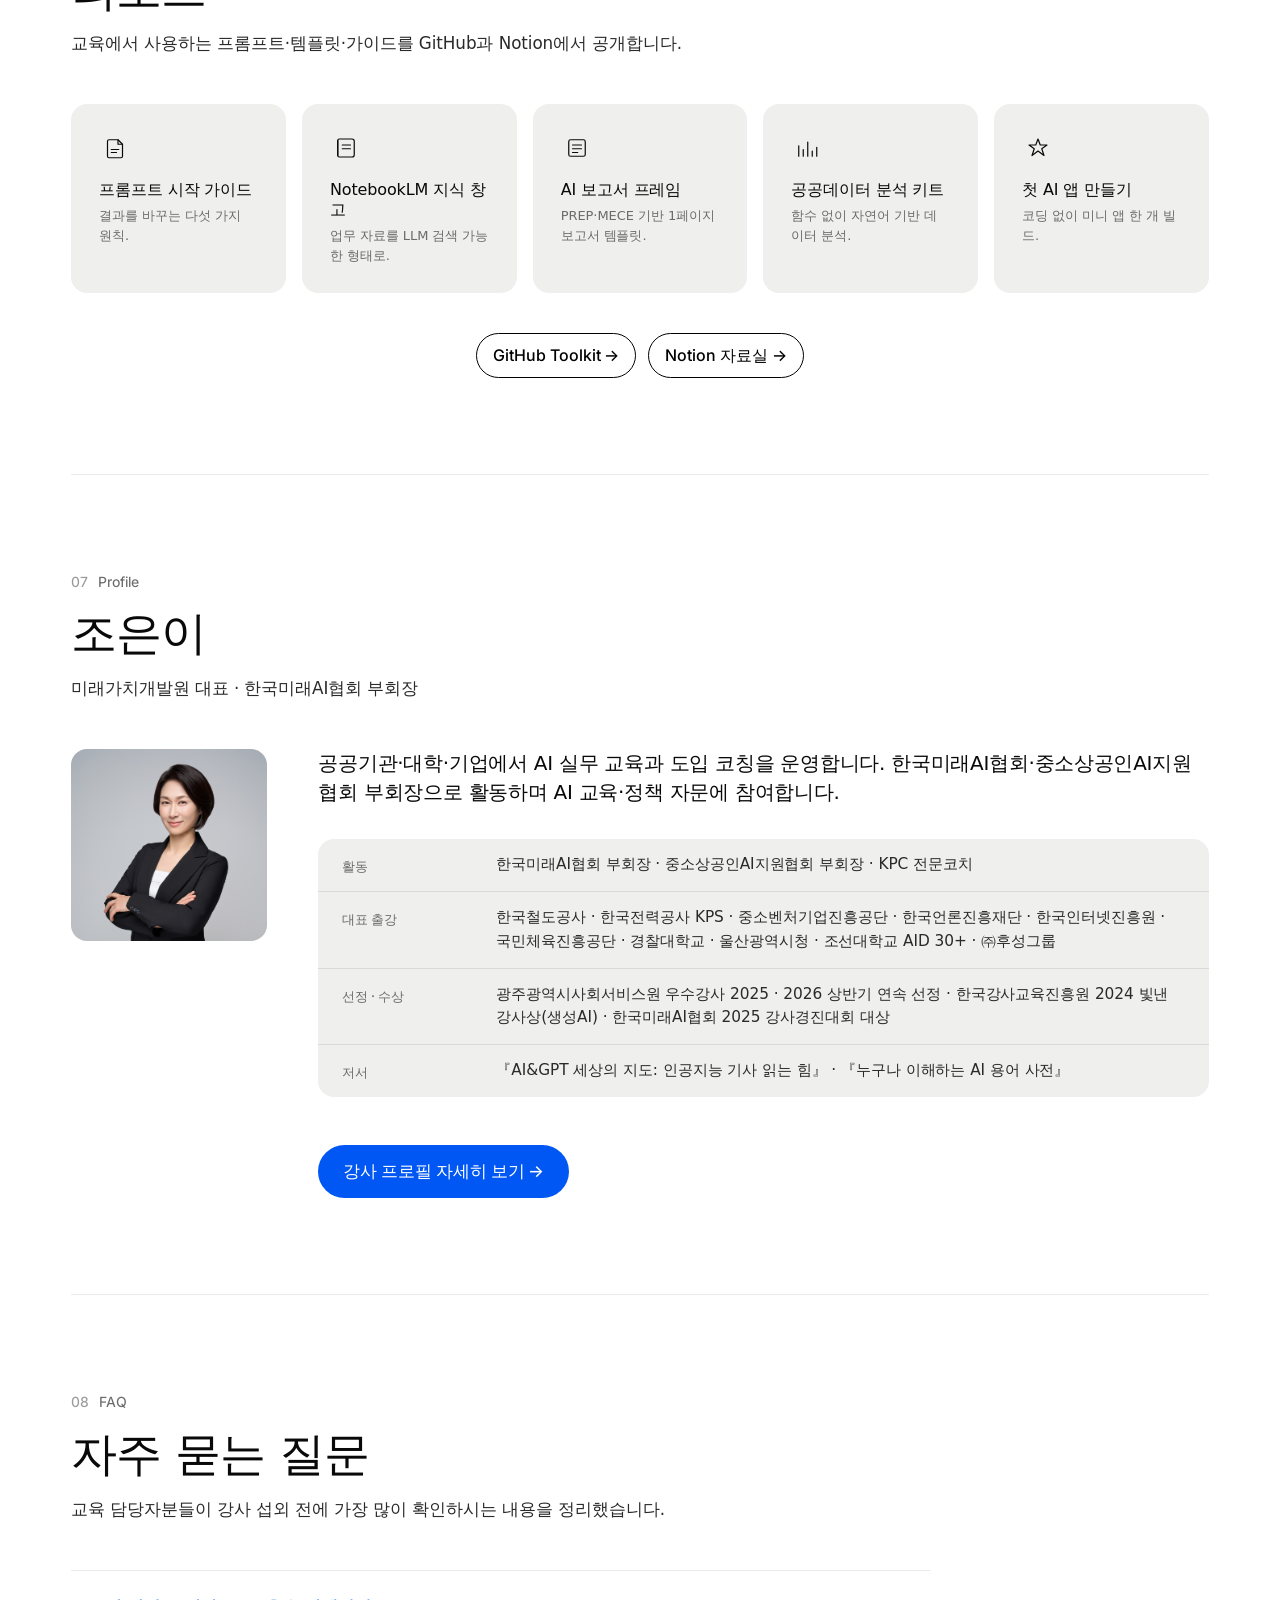
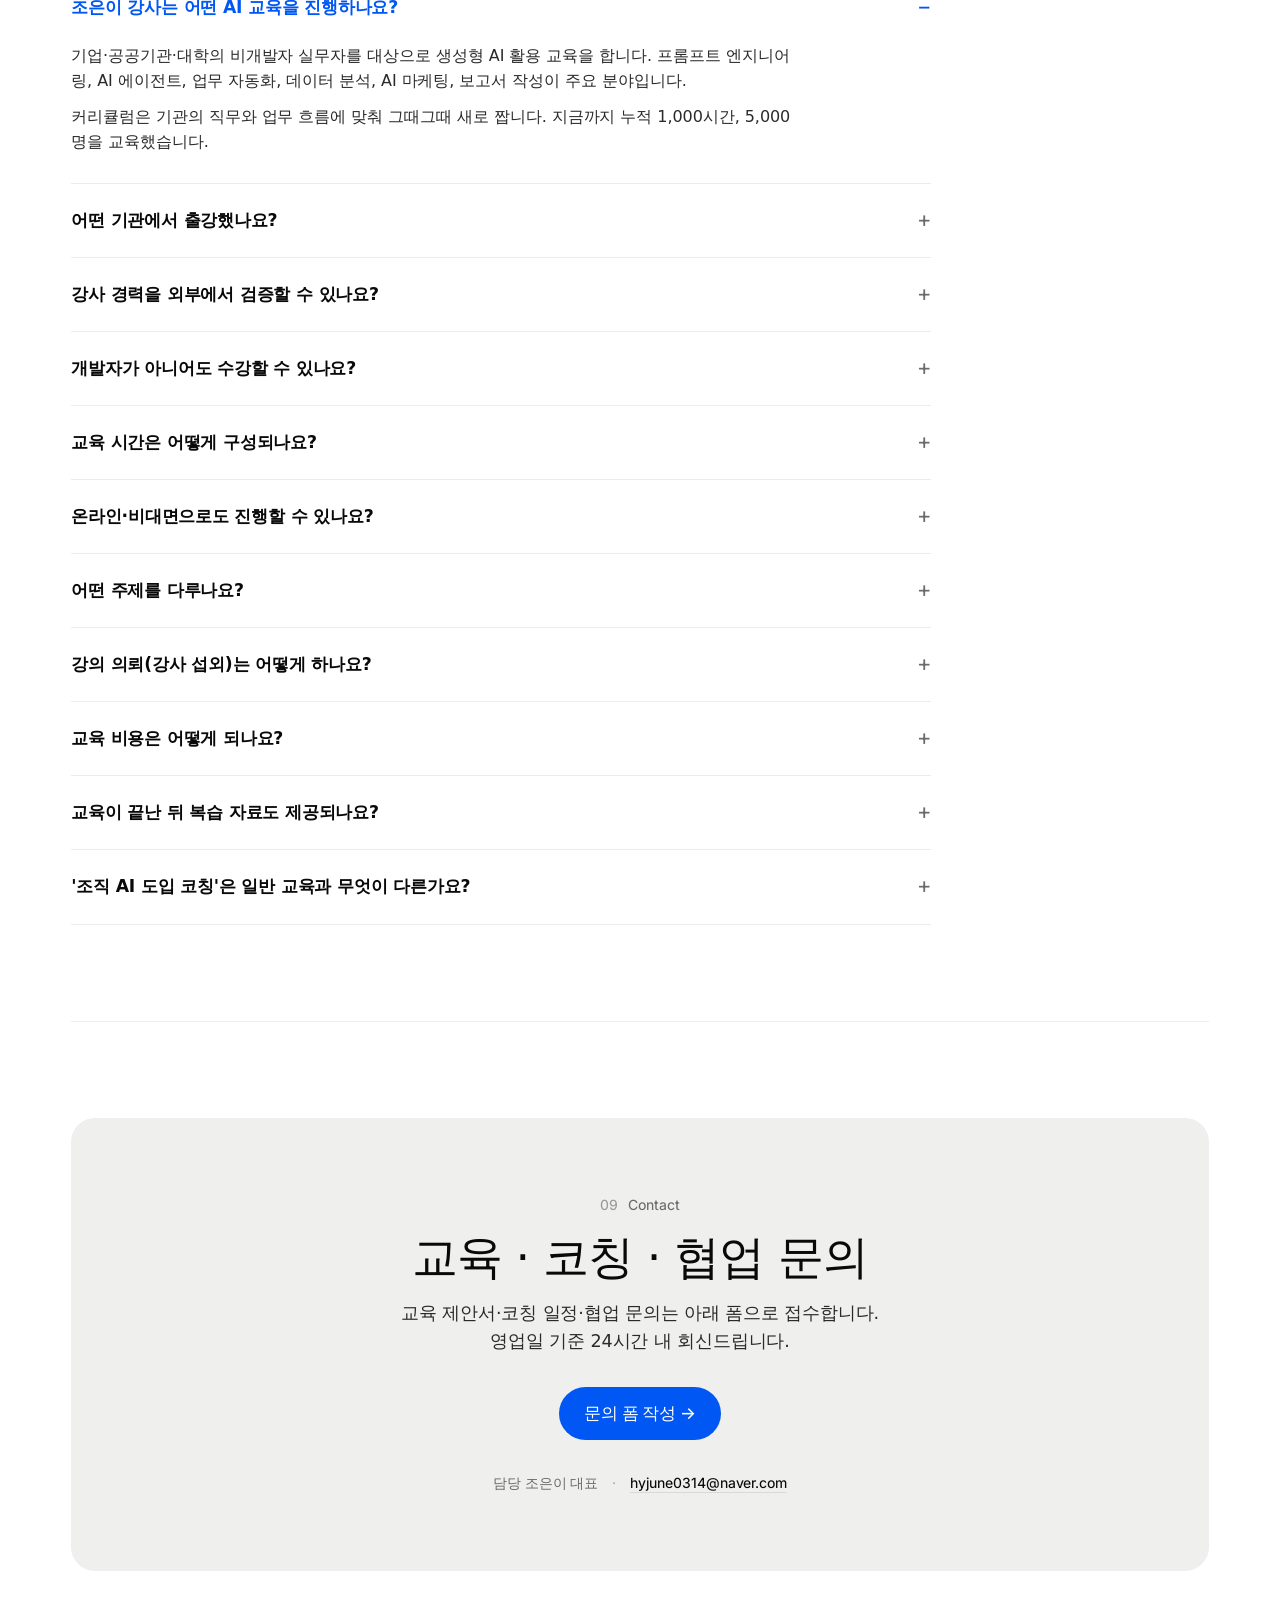
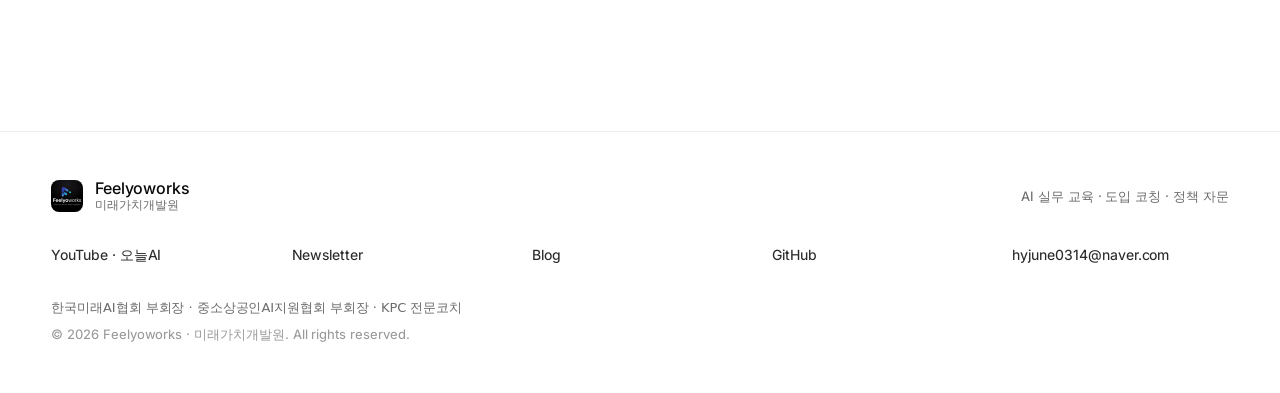
==== commit a7c1e0cb: "chore: sync WordPress insights (2026-11-14 04:45Z)" ====
--- a/index.html
+++ b/index.html
@@ -571,19 +571,26 @@
       -->
       <div id="insights-grid" class="insights-grid" data-state="ready">
         <!-- INSIGHTS:HOME:START -->
-<a class="insights-featured" href="https://feelyoworks.wordpress.com/2026/11/13/ai-story-30-mythos-locked-ai/" target="_blank" rel="noopener">
-<div class="insights-featured-img"><img src="https://feelyoworks.wordpress.com/wp-content/uploads/2026/11/01-ai-story-mythos-locked-ai.png" alt="" loading="lazy" referrerpolicy="no-referrer"></div>
+<a class="insights-featured" href="https://feelyoworks.wordpress.com/2026/11/14/ai-story-31-career-ladder-first-rung/" target="_blank" rel="noopener">
+<div class="insights-featured-img"><img src="https://feelyoworks.wordpress.com/wp-content/uploads/2026/11/01-ai-story-career-ladder-first-rung.png" alt="" loading="lazy" referrerpolicy="no-referrer"></div>
 <div class="insights-featured-body">
 <div class="insights-meta">
 <span class="chip">LATEST</span>
-<span class="insights-date">2026년 11월 13일</span>
+<span class="insights-date">2026년 11월 14일</span>
 </div>
-<h3>너무 강해서 걸어 잠근 AI, 미토스는 왜 공개되지 않았을까</h3>
-<p>AI 이야기 · 30편 휴대폰에 업데이트 알림이 떠 있습니다. 오늘도 “나중에”를 누르고 뉴스를 넘기는데 “너무 강해서 공개하지 않는 AI, 미토스”라는 제목이 눈에 걸립니다. 회사가 공들여 만든 AI를 왜 팔지 않고 잠가 둘까요. 그리고 그 먼 나라 이야기가 방금 넘긴 “나중에” 버튼과 무슨 상관일까요. 이 글을 읽으면 2026년 AI 회사들이 왜 강력한 AI를 잠그거나 둘로 나눠 내놓았는…</p>
+<h3>AI 때문에 신입 일자리가 줄었을까, 흔들리는 경력 사다리의 첫 칸</h3>
+<p>AI 이야기 · 31편 예전에는 막내 신입이 반나절 붙잡던 회의록 정리가 요즘은 AI 요약 한 번으로 끝납니다. 같은 주에 “줄어든 청년 일자리 94%가 AI 노출도 높은 업종”이라는 뉴스가 눈에 들어옵니다. 회의록을 쓰며 회사 일을 배우던 그 막내 자리는 이제 누구 몫일까요. 가상의 장면입니다. AI가 정말 신입의 자리를 가져간 걸까요. 이 글을 읽으면 AI 일자리 전망이 왜 엇갈리는지,…</p>
 <span class="insights-go">읽으러 가기 ↗</span>
 </div>
 </a>
 <ul class="insights-list" role="list">
+<li>
+<a href="https://feelyoworks.wordpress.com/2026/11/13/ai-story-30-mythos-locked-ai/" target="_blank" rel="noopener">
+<span class="insights-date">2026년 11월 13일</span>
+<span class="insights-title">너무 강해서 걸어 잠근 AI, 미토스는 왜 공개되지 않았을까</span>
+<span class="insights-go" aria-hidden="true">↗</span>
+</a>
+</li>
 <li>
 <a href="https://feelyoworks.wordpress.com/2026/11/12/ai-story-29-agi-era-astra/" target="_blank" rel="noopener">
 <span class="insights-date">2026년 11월 12일</span>
@@ -605,13 +612,6 @@
 <span class="insights-go" aria-hidden="true">↗</span>
 </a>
 </li>
-<li>
-<a href="https://feelyoworks.wordpress.com/2026/11/07/ai-story-26-claude-skills-cowork/" target="_blank" rel="noopener">
-<span class="insights-date">2026년 11월 7일</span>
-<span class="insights-title">클로드 스킬이란, AI에게 일을 묻지 않고 맡기게 된 방법</span>
-<span class="insights-go" aria-hidden="true">↗</span>
-</a>
-</li>
 </ul>
 <!-- INSIGHTS:HOME:END -->
       </div>
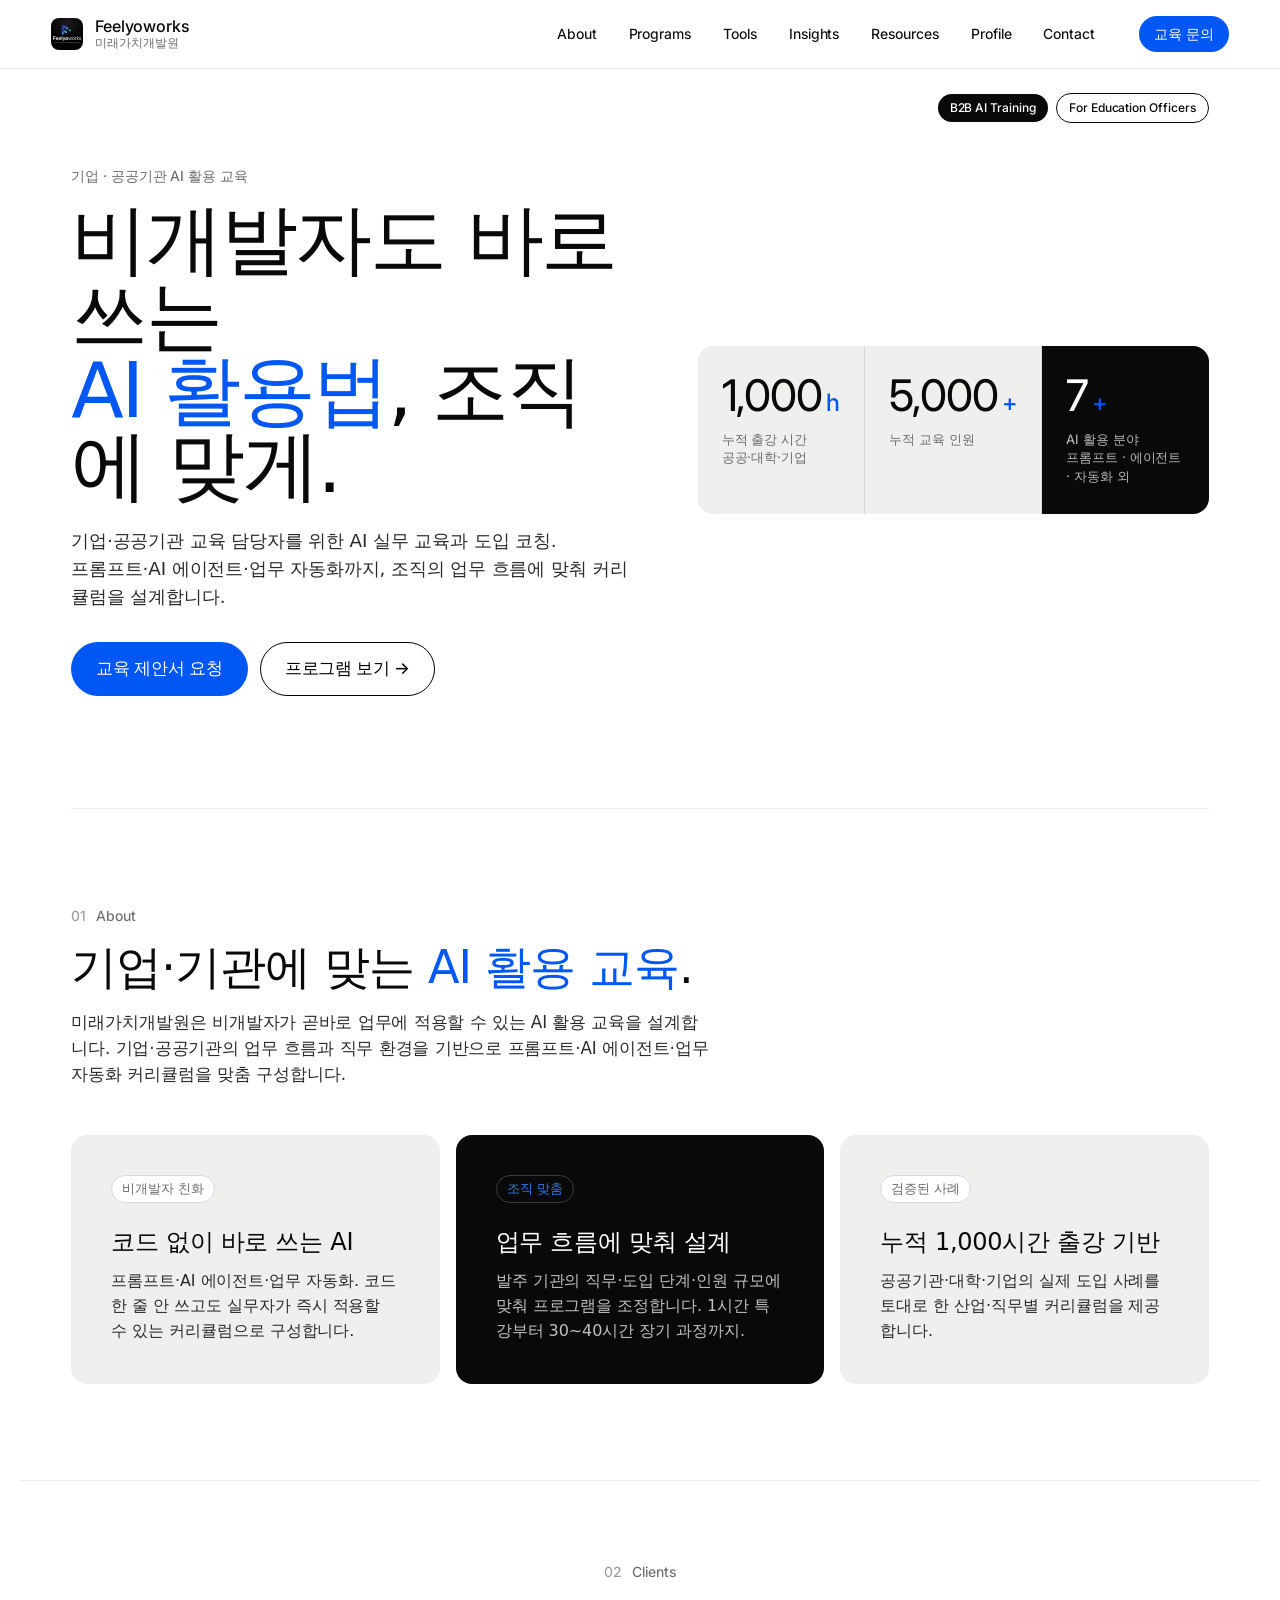
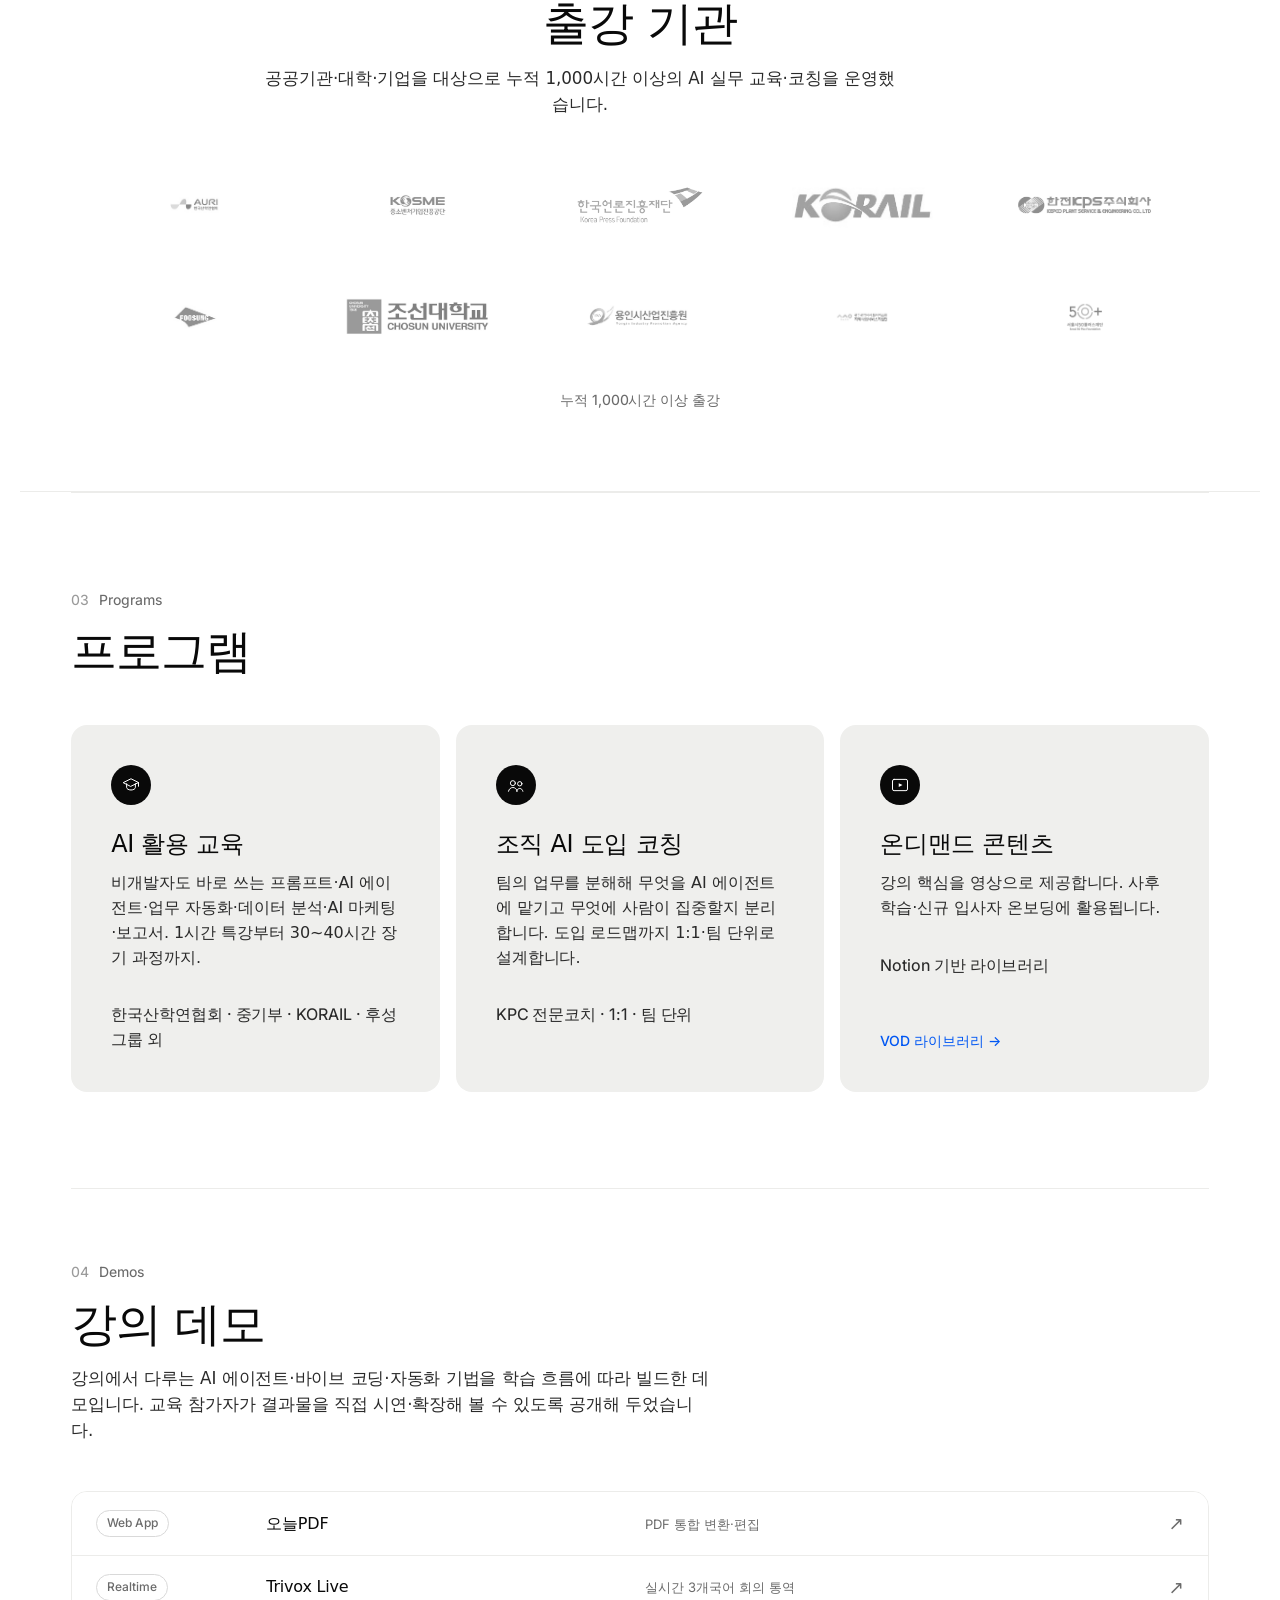
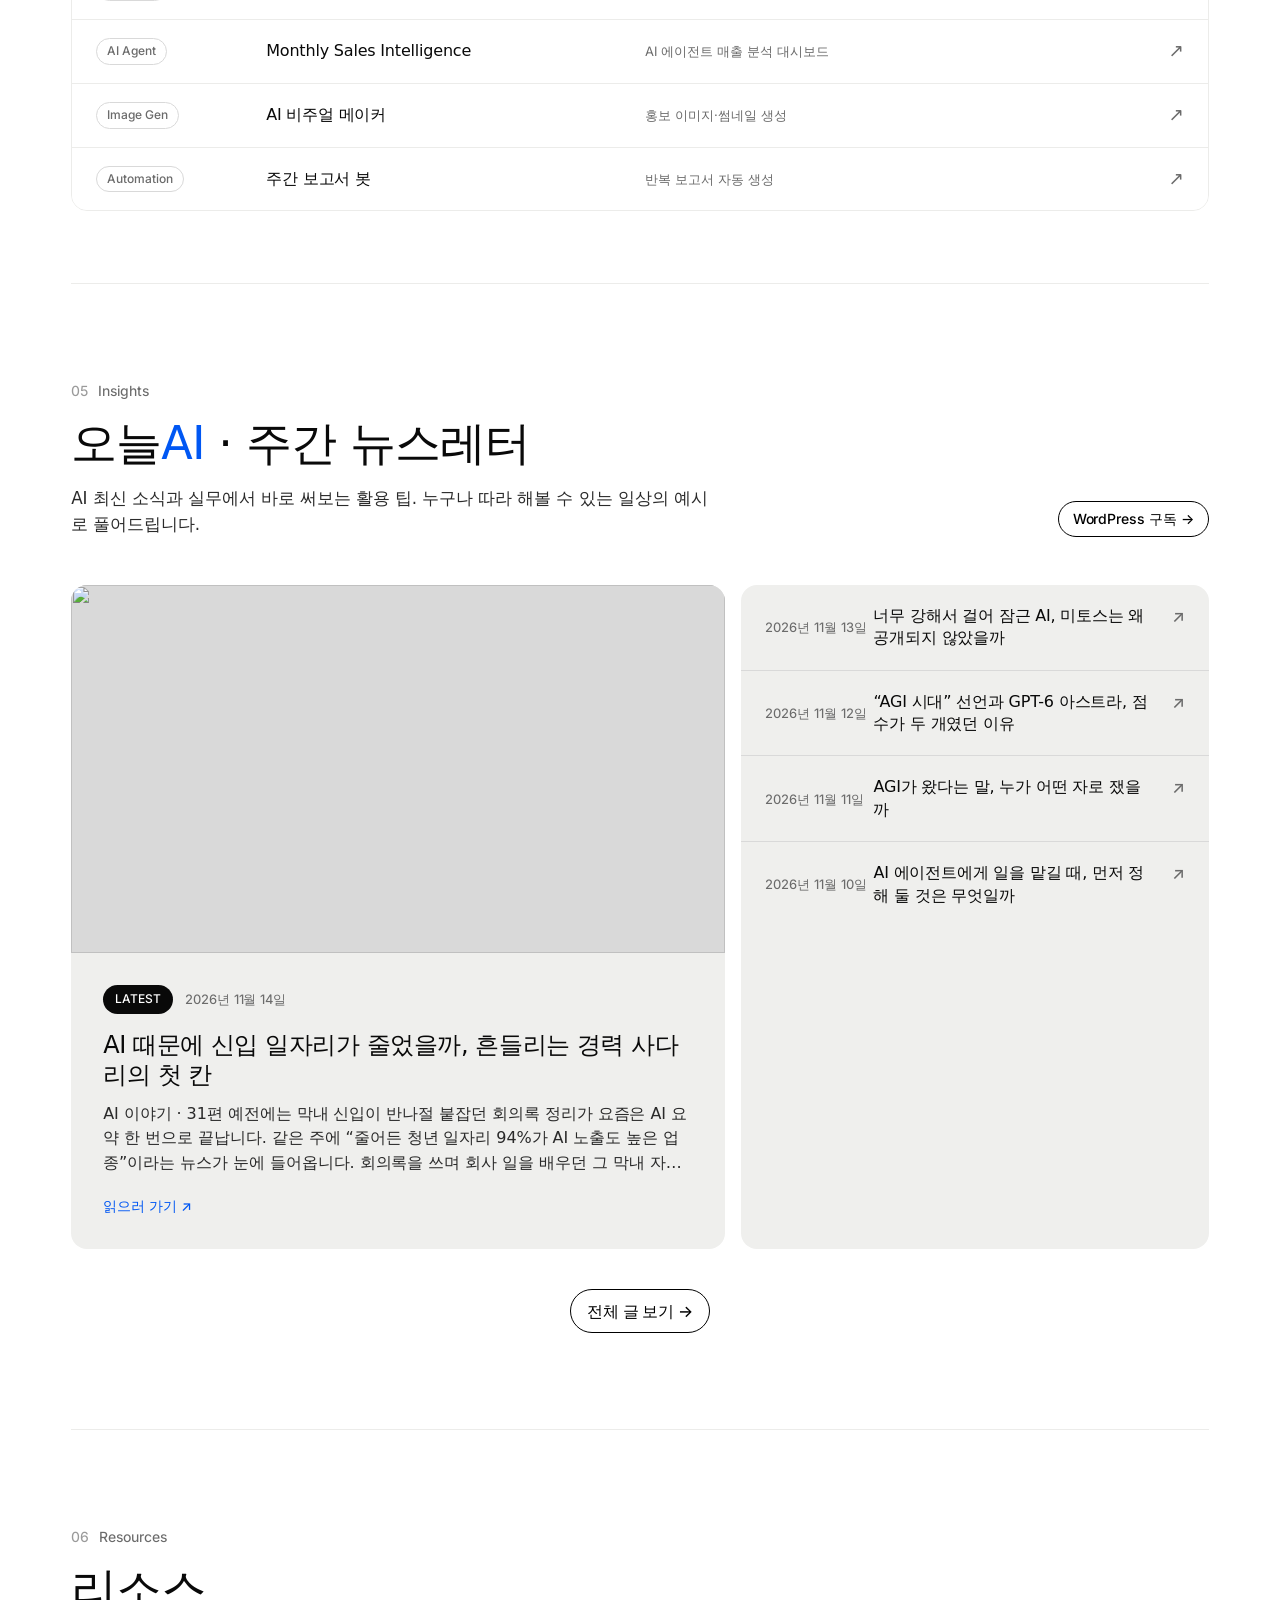
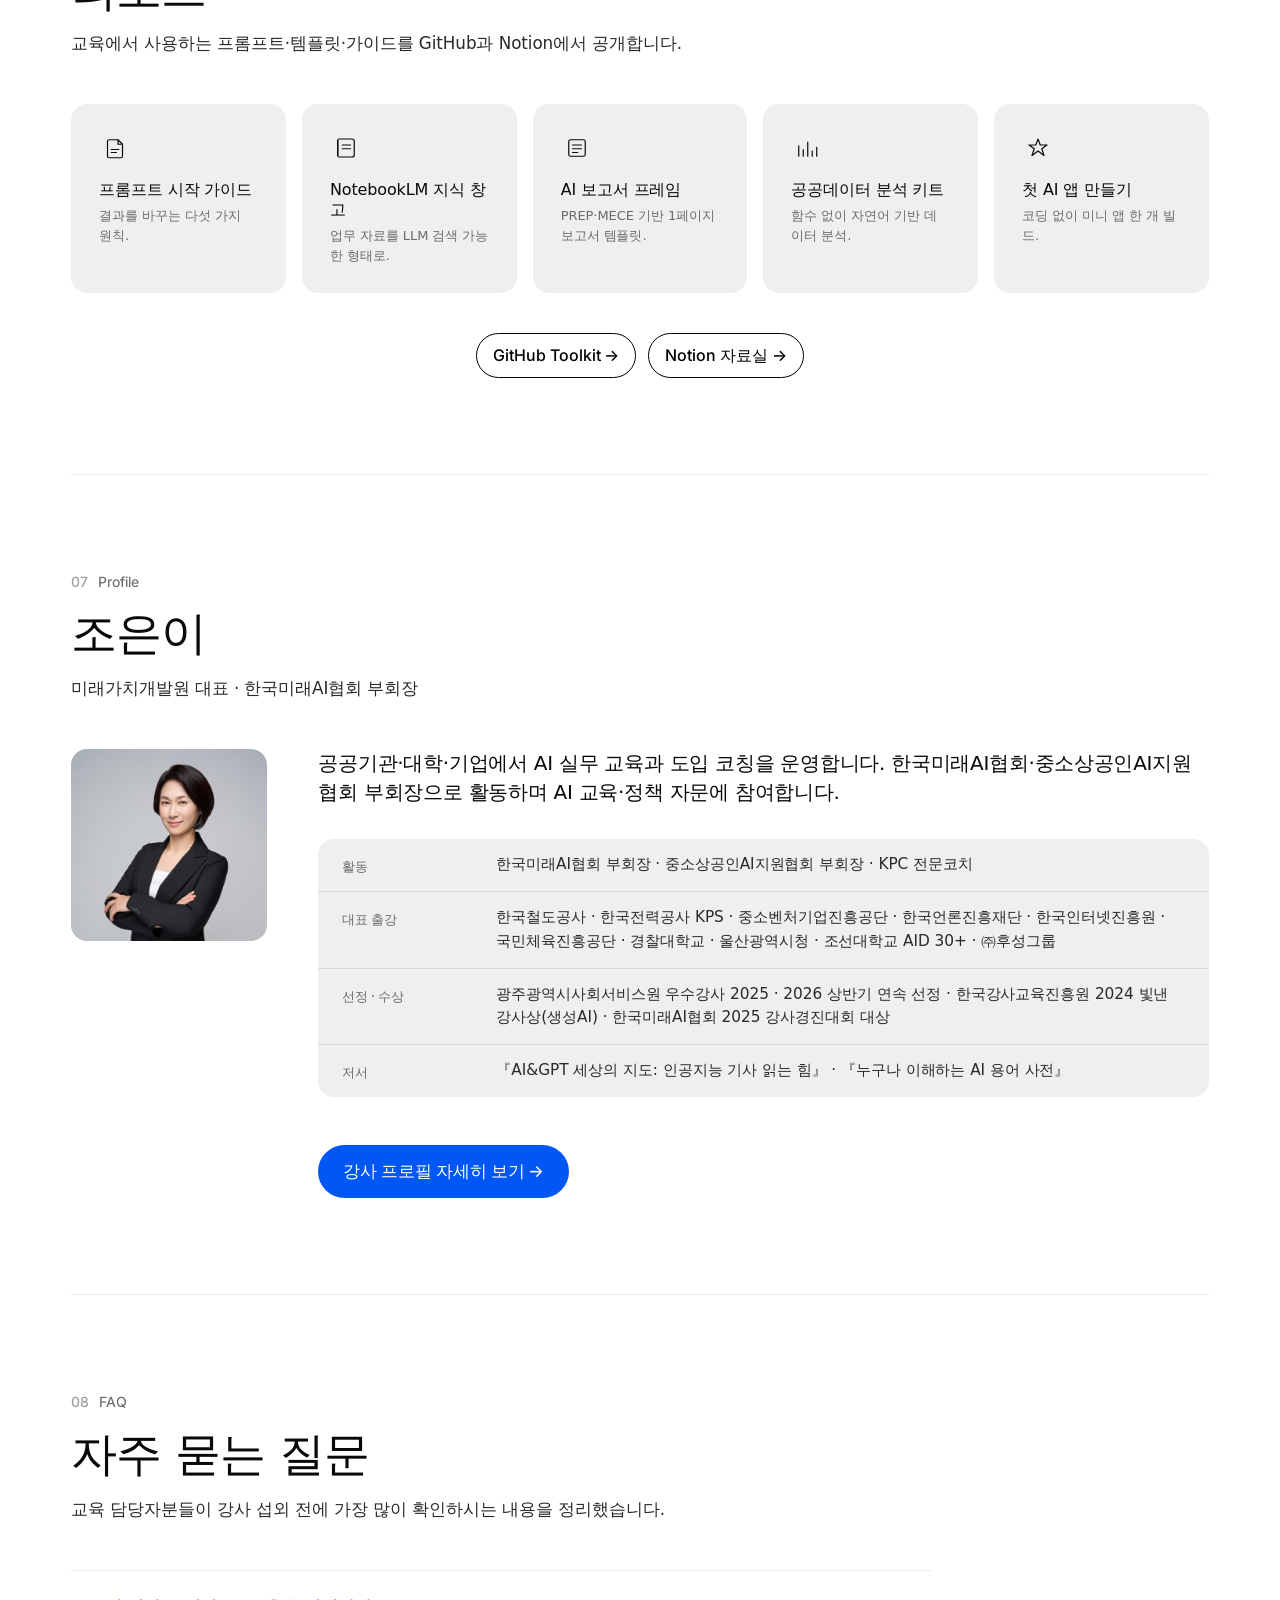
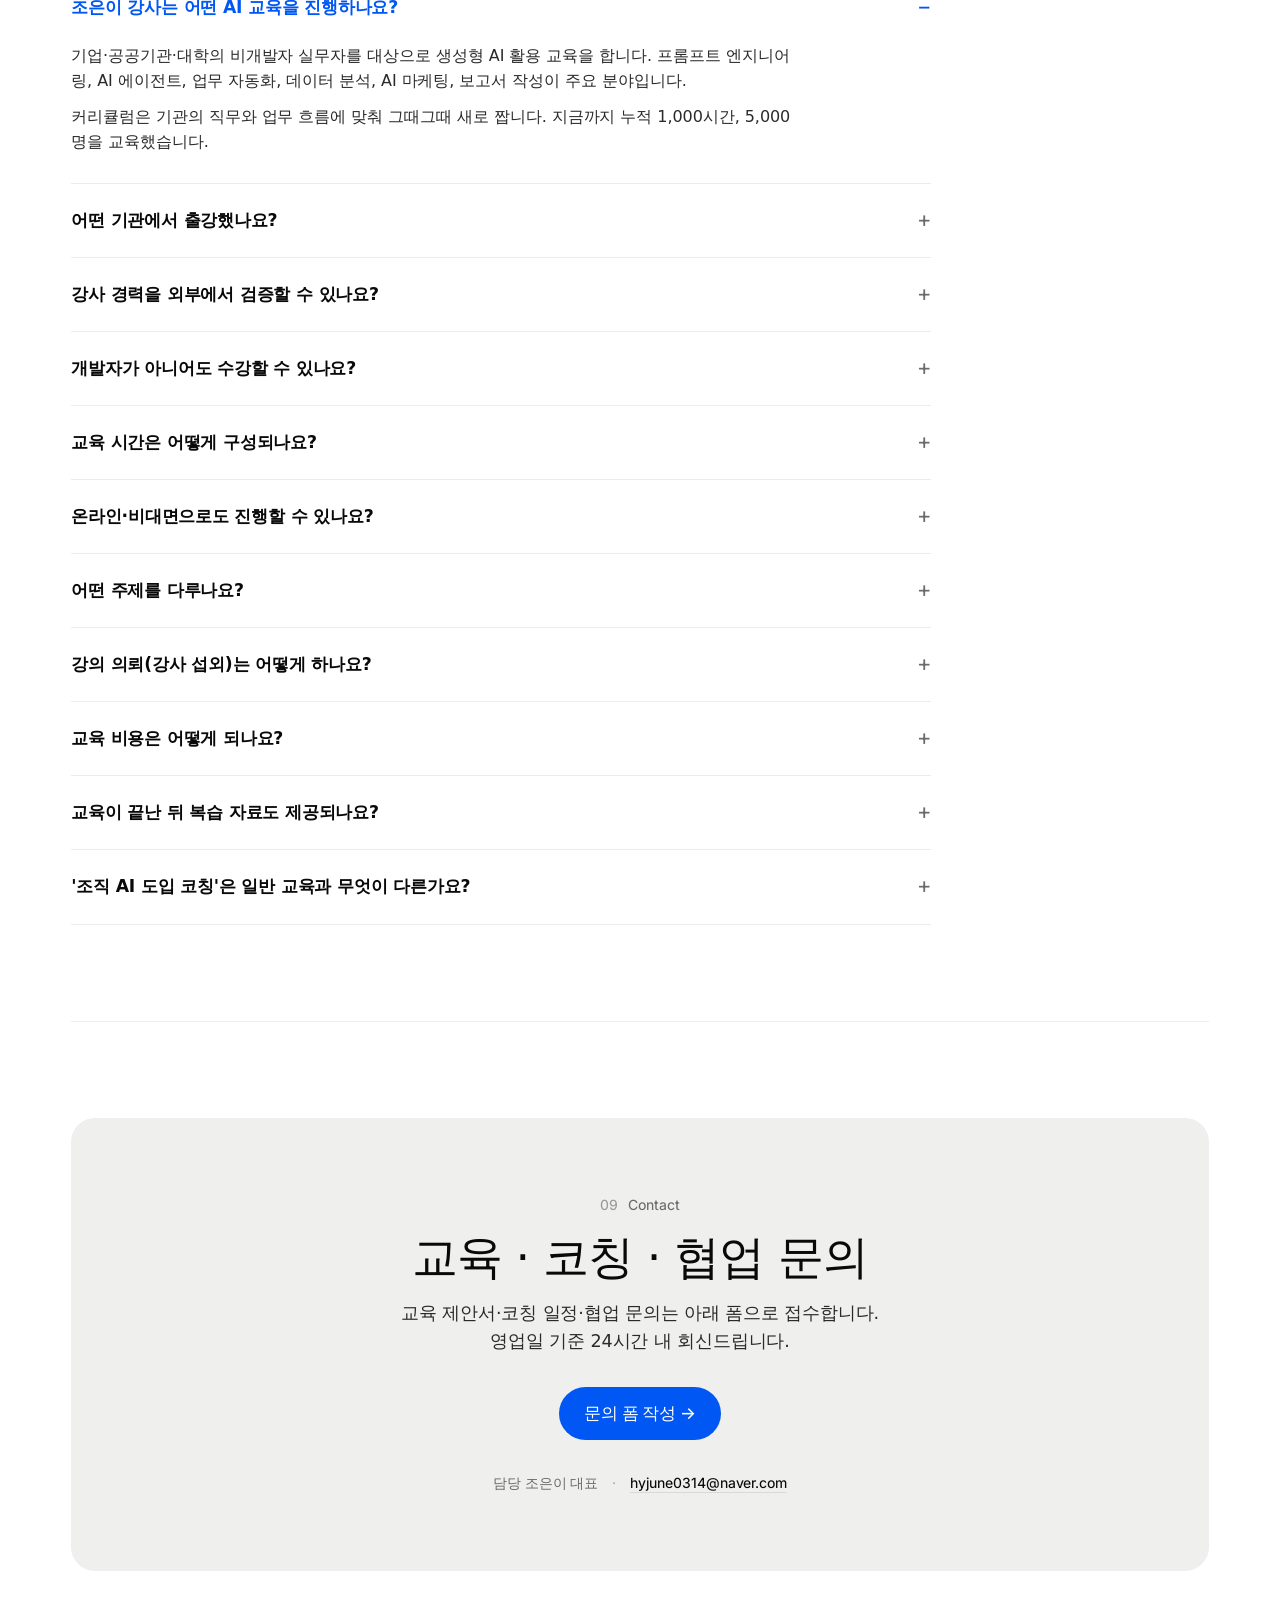
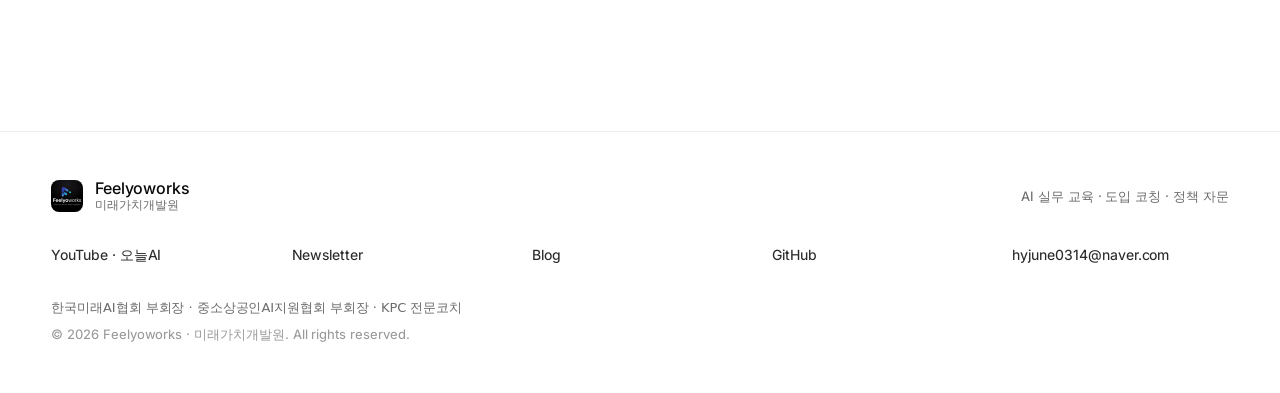
==== commit 06c7d737: "fix: 구글 소유확인 파일 200 응답 + 프로필·공유 이미지 용량 최적화 - functions/_middleware.js: /google9bc1d9b7c6206944.html " ====
--- a/index.html
+++ b/index.html
@@ -21,15 +21,15 @@
   <meta property="og:title" content="조은이 강사 | AI 활용 교육 · 미래가치개발원 Feelyoworks">
   <meta property="og:description" content="기업·공공기관·대학을 위한 생성형 AI 실무 교육과 도입 코칭. 프롬프트, AI 에이전트, 업무 자동화까지 조직에 맞게 설계합니다.">
   <meta property="og:url" content="https://feelyoworks.com/">
-  <meta property="og:image" content="https://feelyoworks.com/assets/og-cover.png">
-  <meta property="og:image:width" content="1254">
-  <meta property="og:image:height" content="1254">
+  <meta property="og:image" content="https://feelyoworks.com/assets/og-cover.jpg">
+  <meta property="og:image:width" content="1200">
+  <meta property="og:image:height" content="1200">
   <meta property="og:locale" content="ko_KR">
   <meta property="og:site_name" content="미래가치개발원 (Feelyoworks)">
   <meta name="twitter:card" content="summary_large_image">
   <meta name="twitter:title" content="조은이 강사 | AI 활용 교육 · 미래가치개발원">
   <meta name="twitter:description" content="생성형 AI 활용 교육, 프롬프트 엔지니어링, AI 에이전트와 업무 자동화 교육.">
-  <meta name="twitter:image" content="https://feelyoworks.com/assets/og-cover.png">
+  <meta name="twitter:image" content="https://feelyoworks.com/assets/og-cover.jpg">
 
   <link rel="icon" type="image/png" sizes="32x32" href="/assets/brand/feelyoworks-mark-32.png">
   <link rel="icon" type="image/png" sizes="64x64" href="/assets/brand/feelyoworks-mark-64.png">
@@ -46,7 +46,7 @@
         "alternateName": "Feelyoworks",
         "url": "https://feelyoworks.com/",
         "logo": "https://feelyoworks.com/assets/brand/feelyoworks-mark-180.png",
-        "image": "https://feelyoworks.com/assets/og-cover.png",
+        "image": "https://feelyoworks.com/assets/og-cover.jpg",
         "description": "기업·공공기관·대학을 위한 생성형 AI 활용 교육과 조직 AI 도입 코칭을 운영합니다.",
         "founder": { "@id": "https://feelyoworks.com/profile#person" },
         "email": "hyjune0314@naver.com",
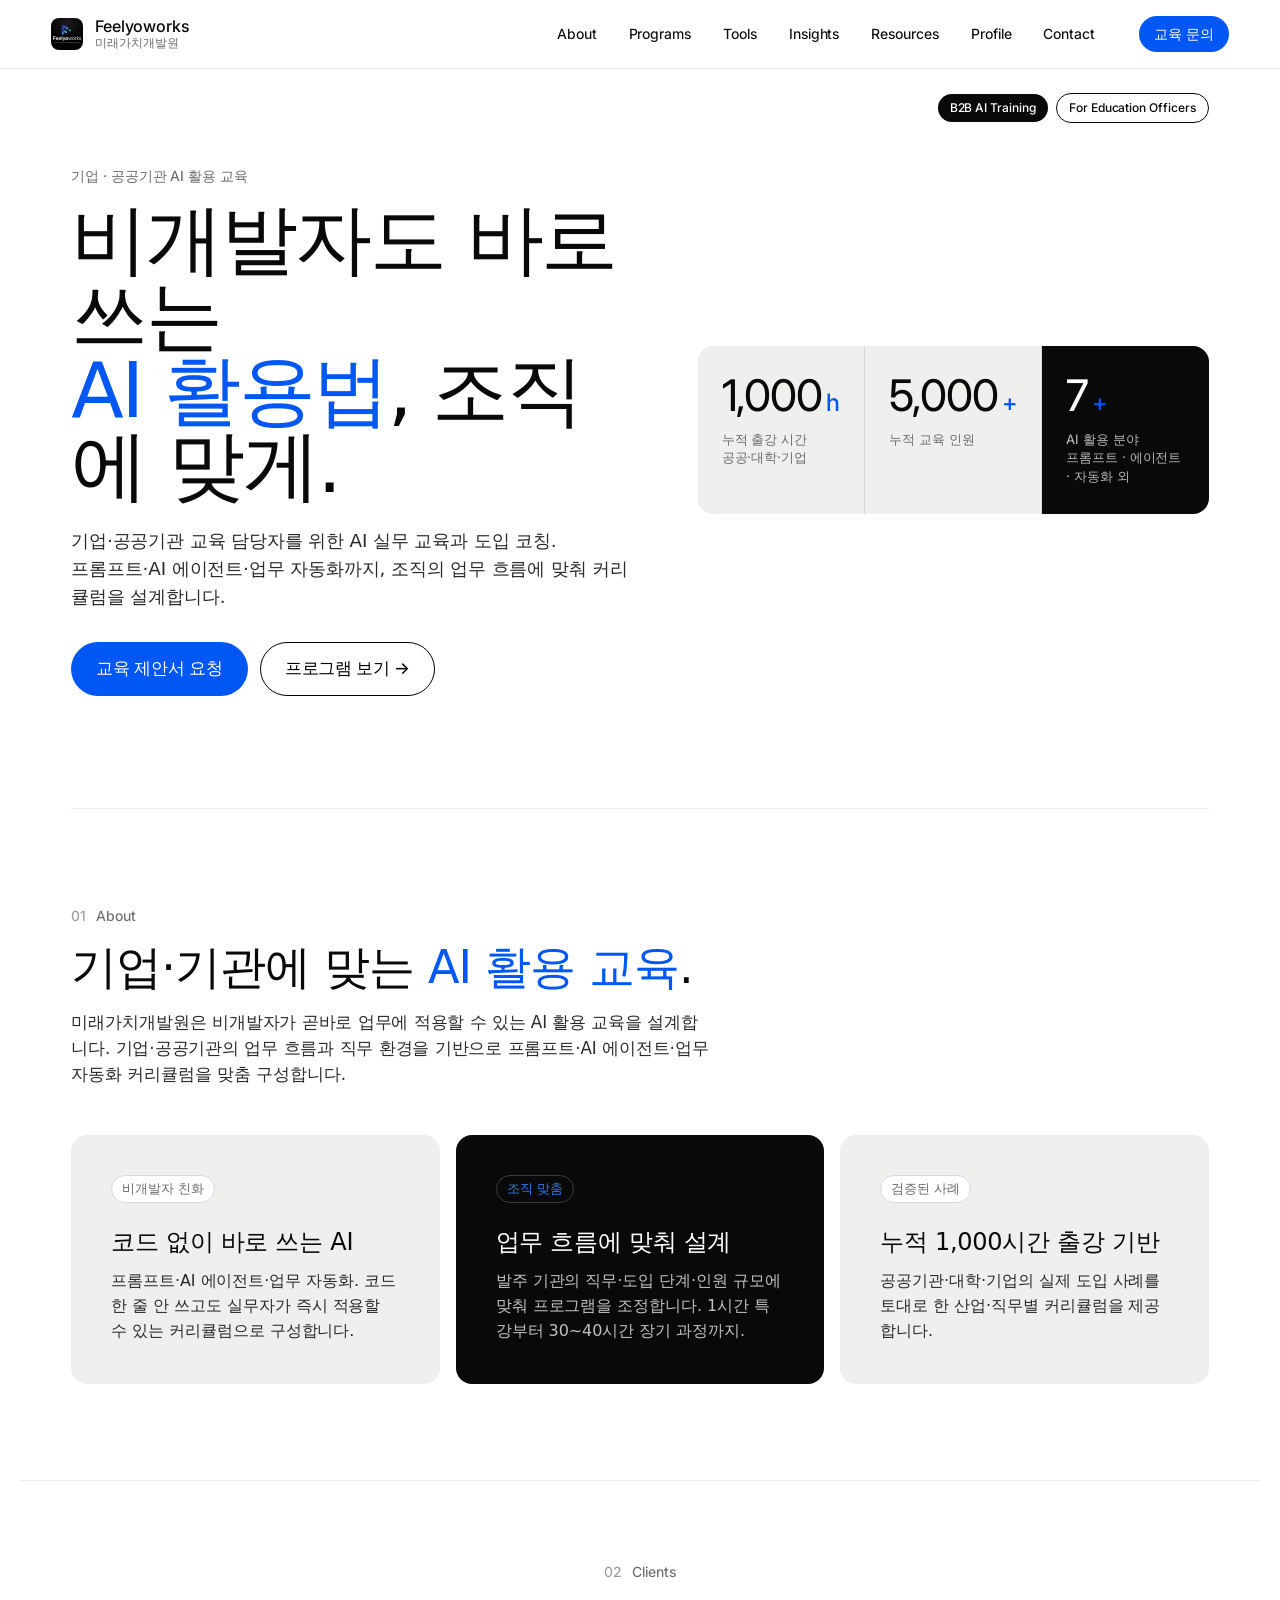
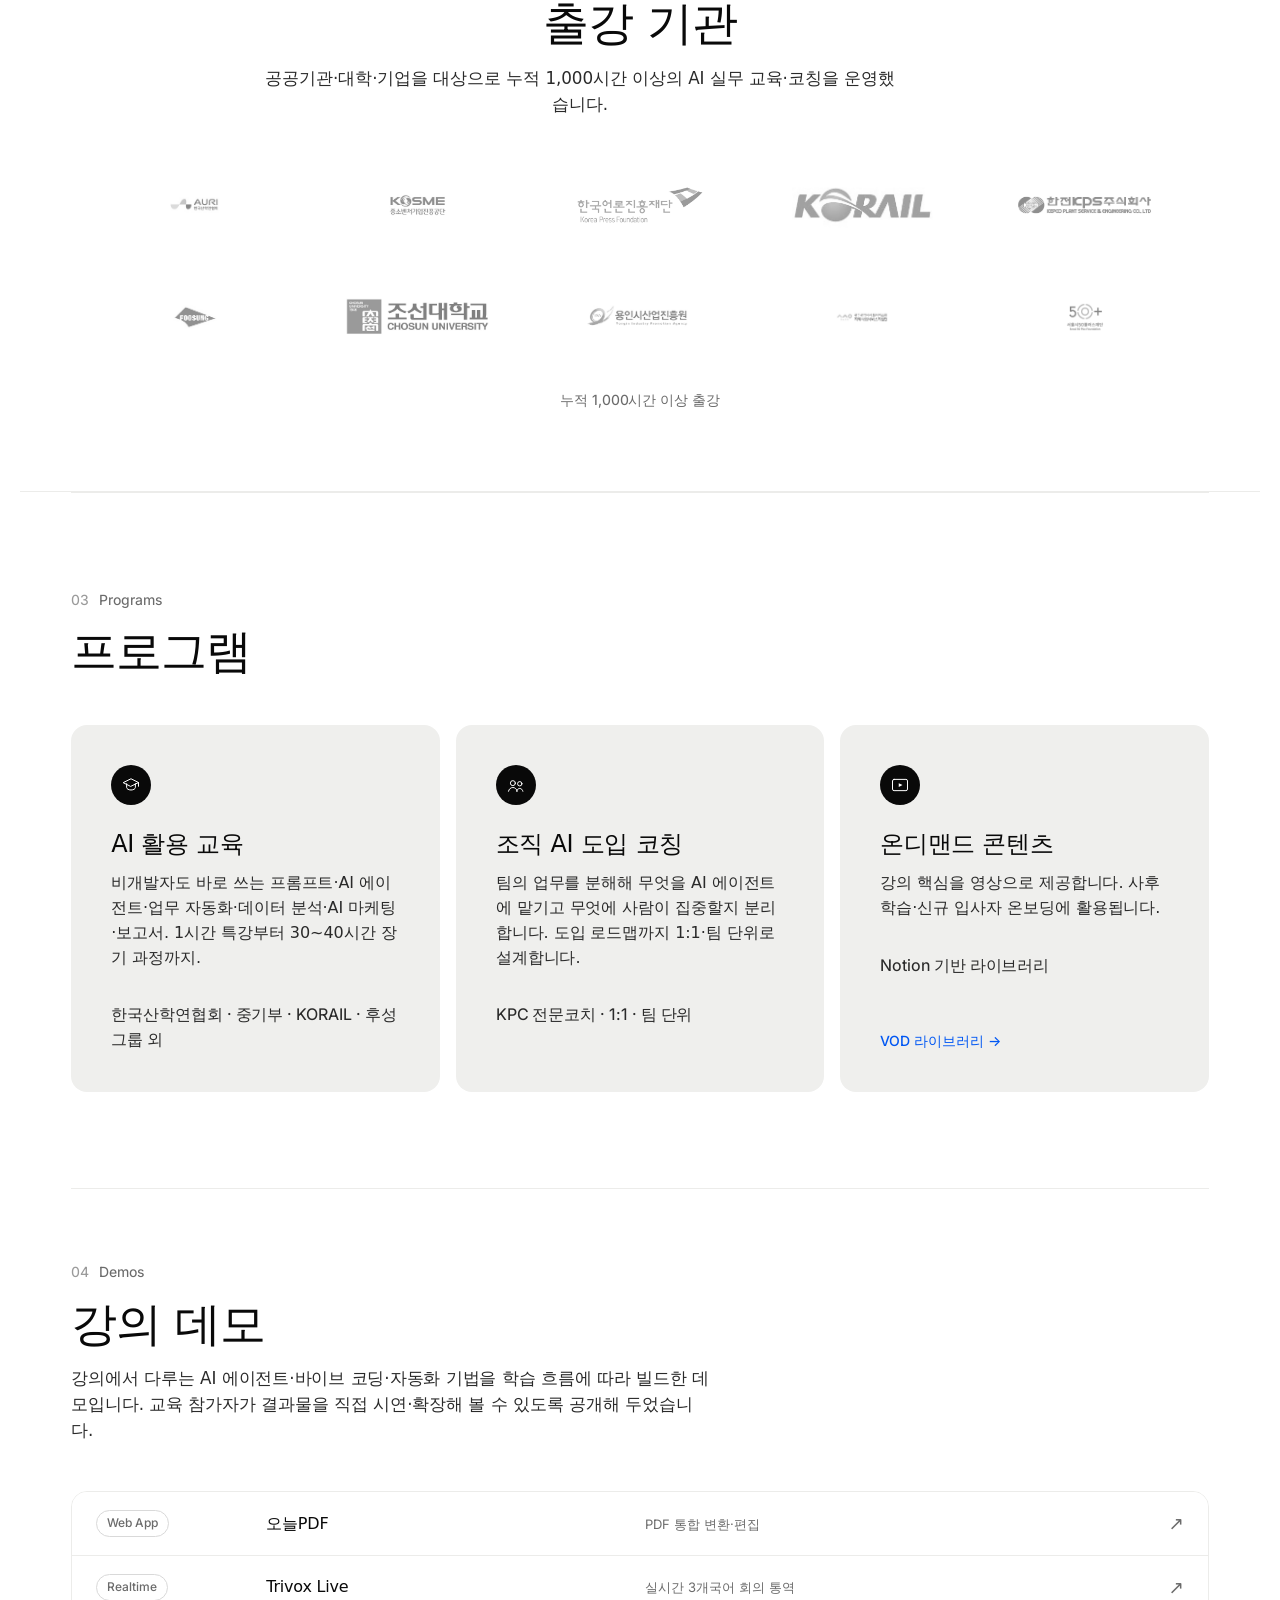
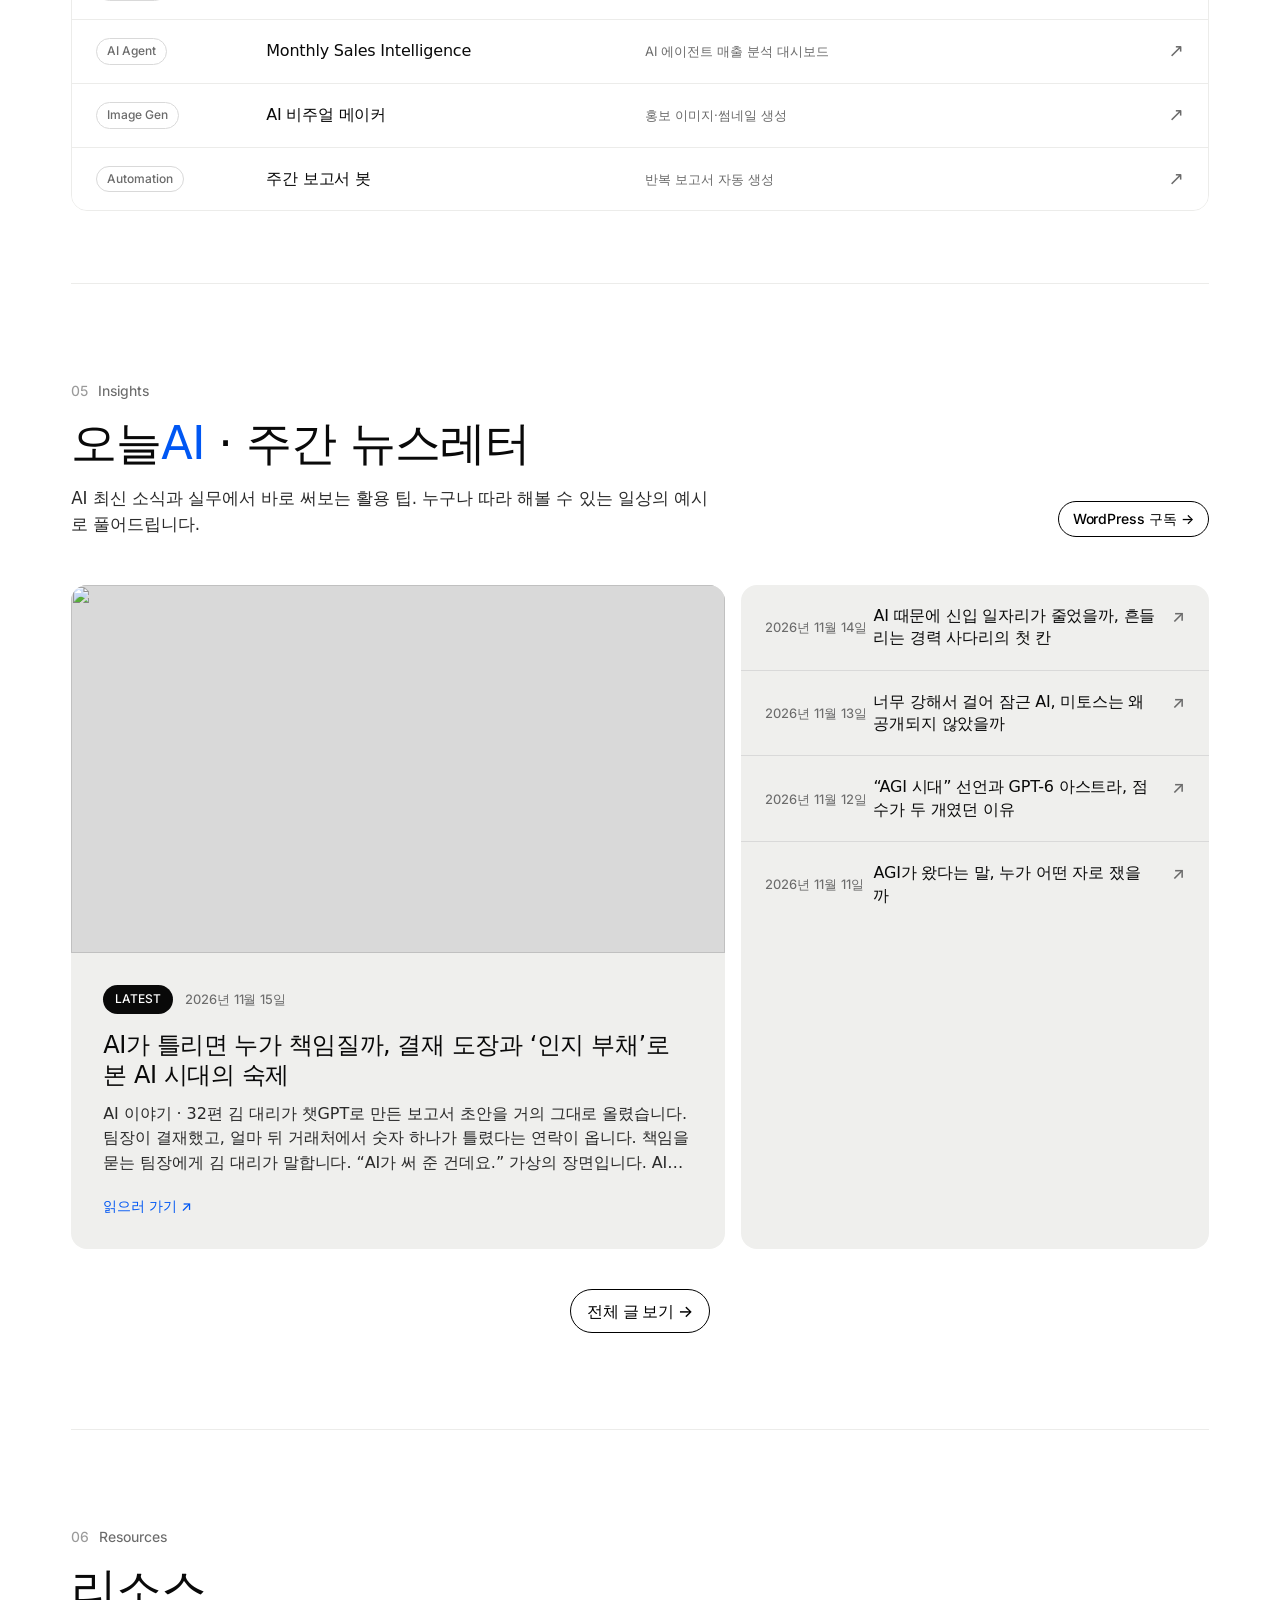
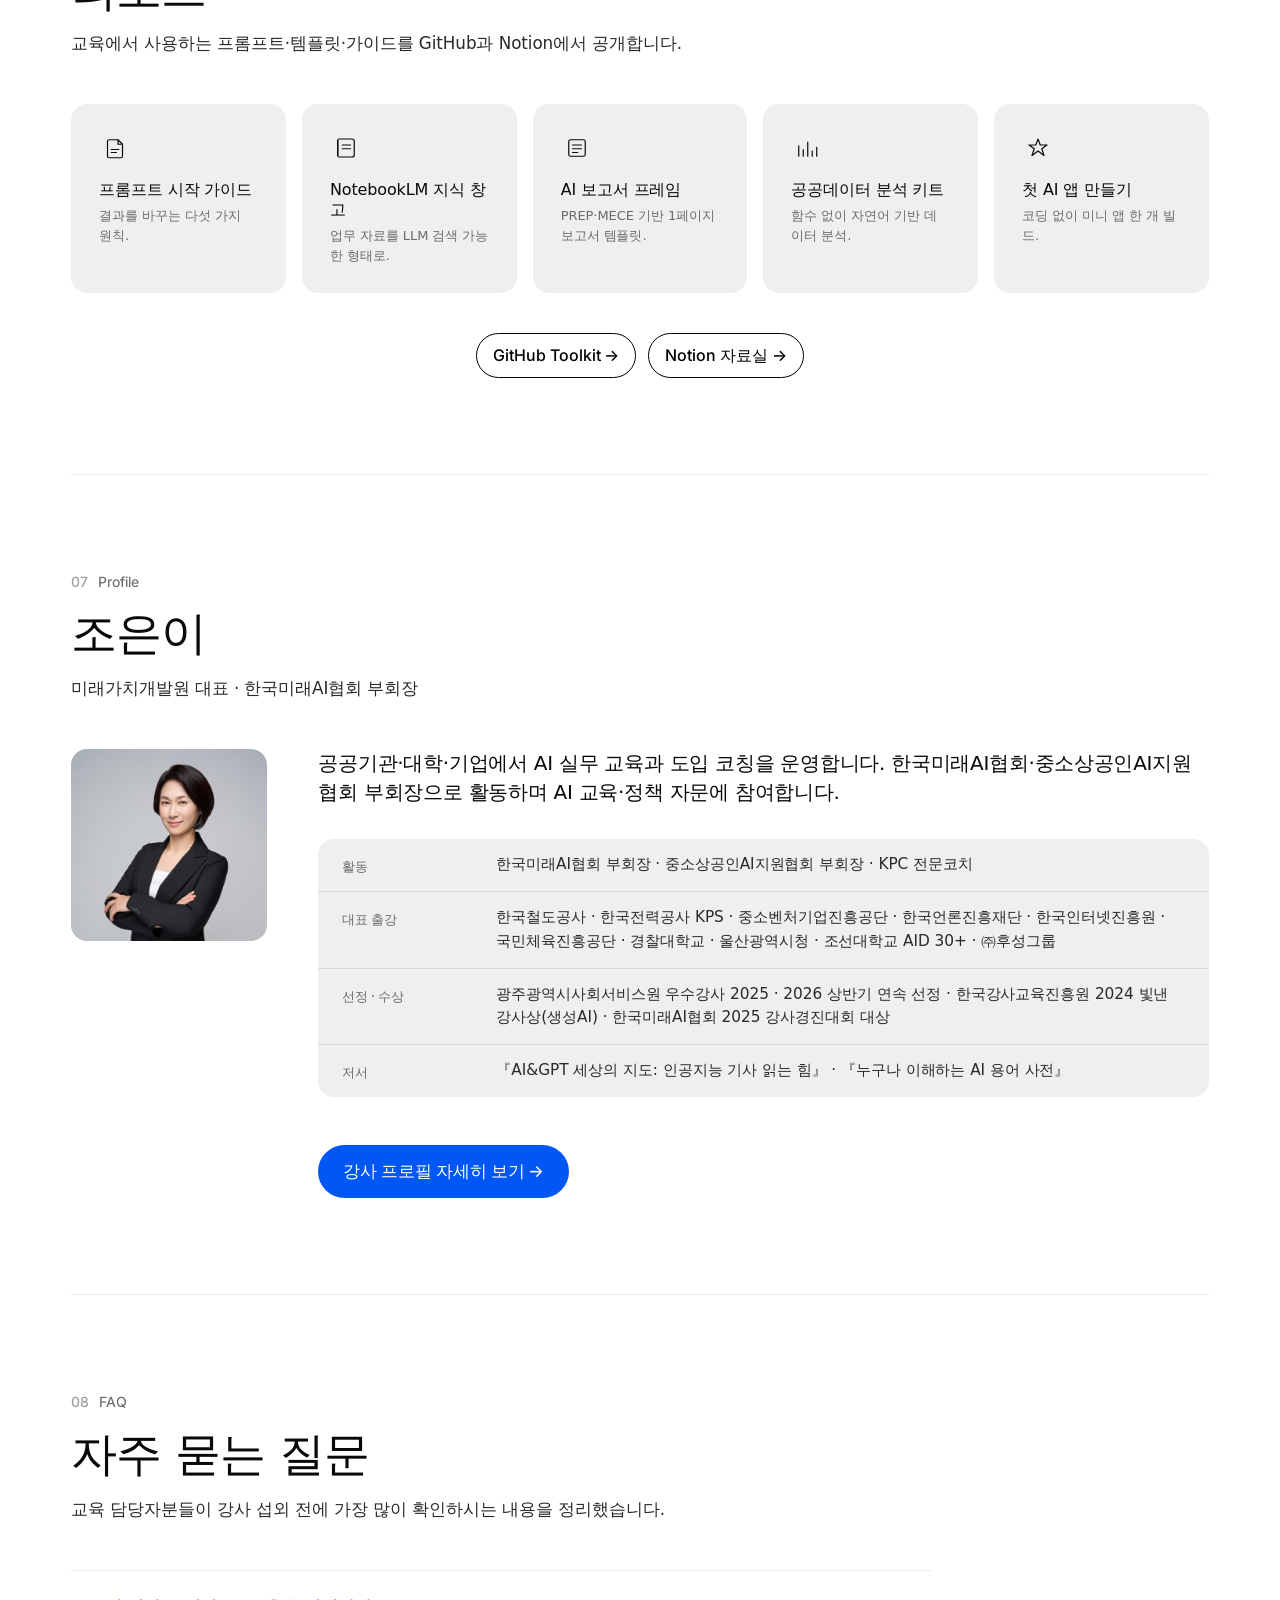
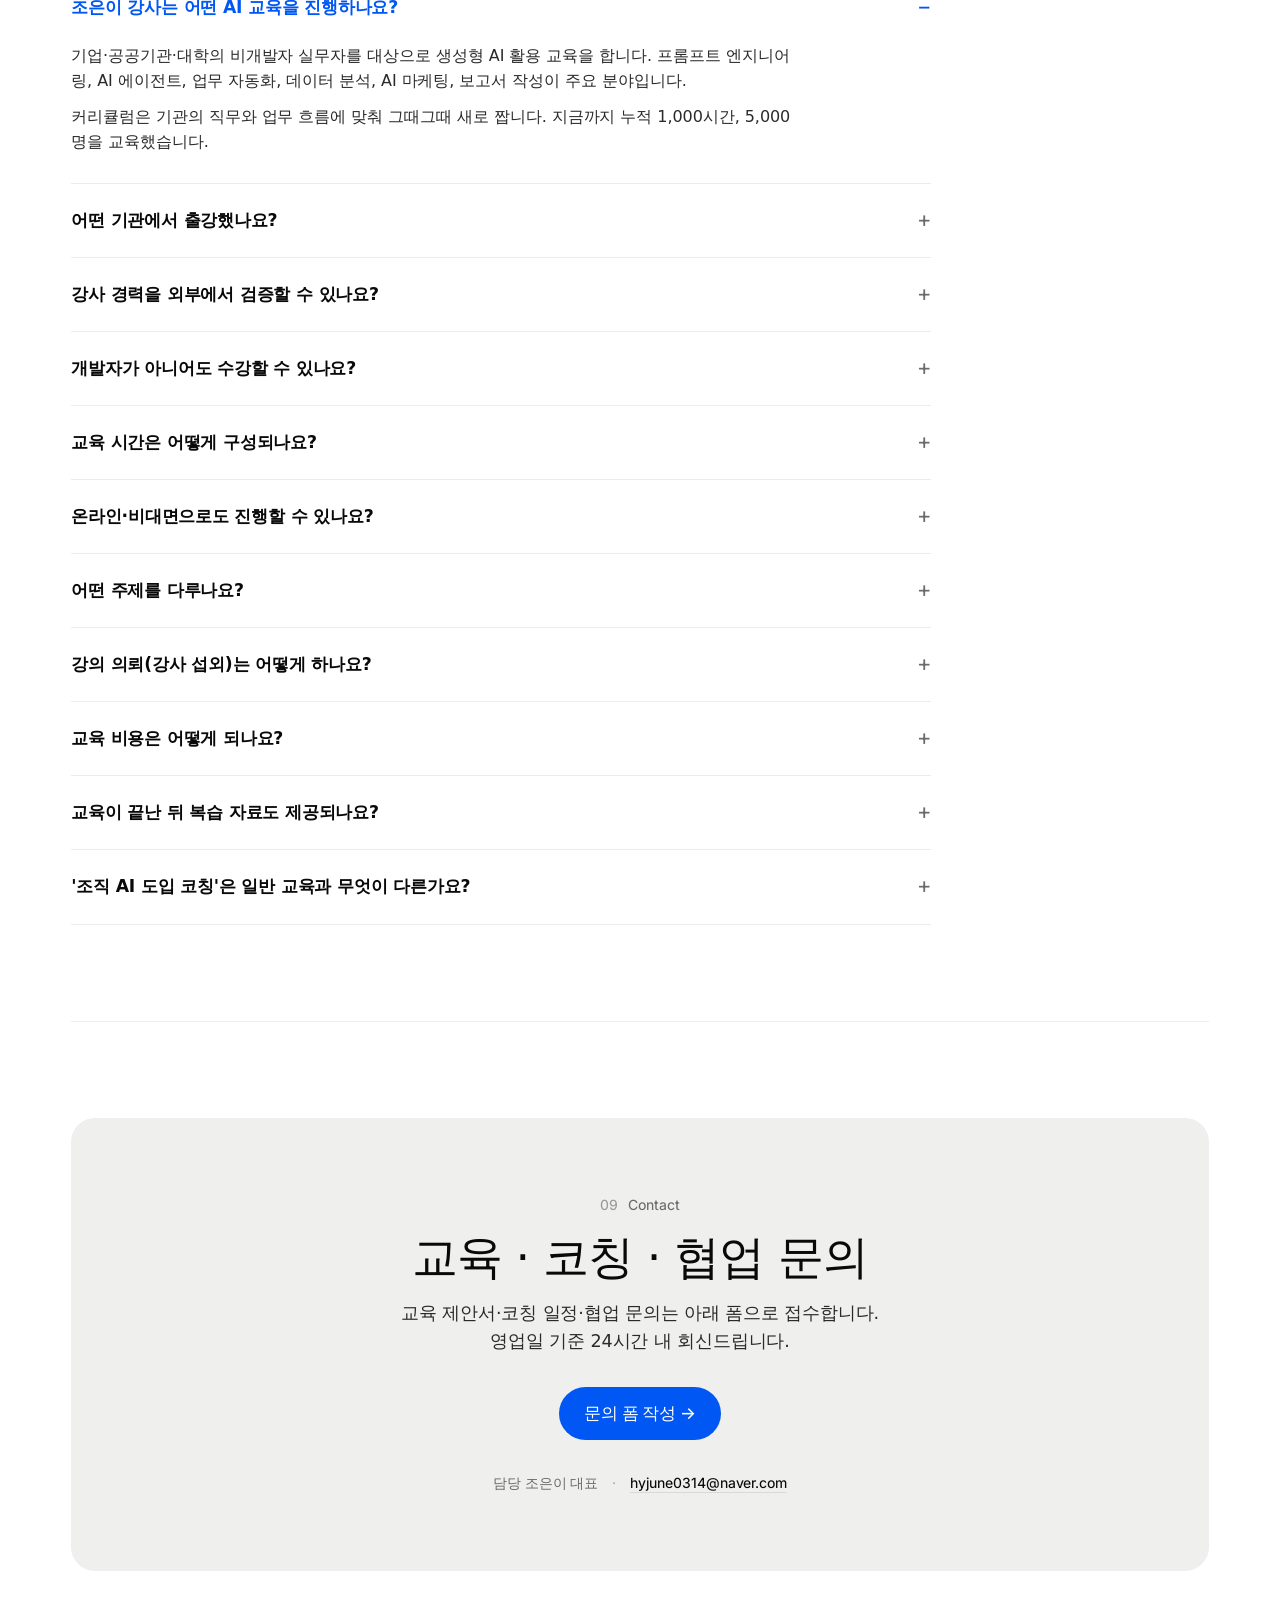
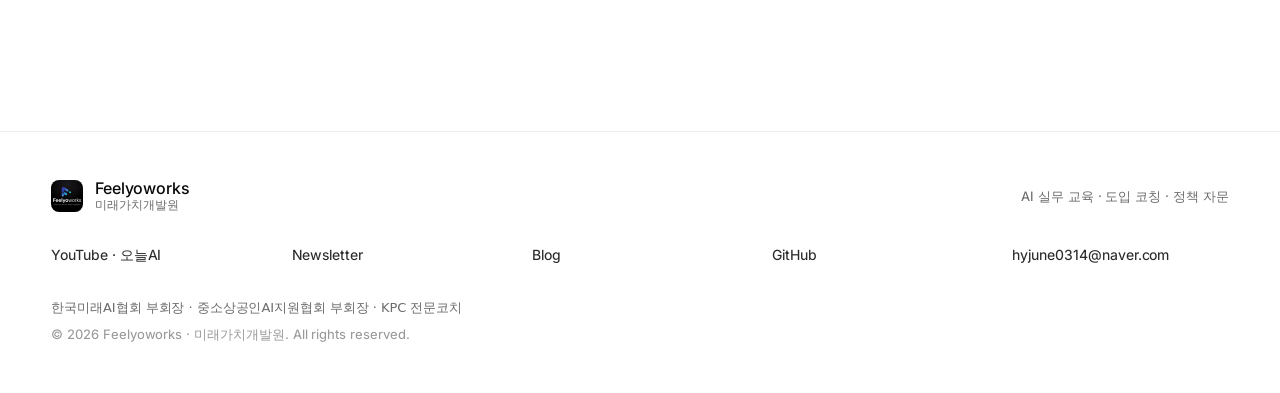
==== commit 3f948aa6: "chore: sync WordPress insights (2026-11-15 04:37Z)" ====
--- a/index.html
+++ b/index.html
@@ -571,19 +571,26 @@
       -->
       <div id="insights-grid" class="insights-grid" data-state="ready">
         <!-- INSIGHTS:HOME:START -->
-<a class="insights-featured" href="https://feelyoworks.wordpress.com/2026/11/14/ai-story-31-career-ladder-first-rung/" target="_blank" rel="noopener">
-<div class="insights-featured-img"><img src="https://feelyoworks.wordpress.com/wp-content/uploads/2026/11/01-ai-story-career-ladder-first-rung.png" alt="" loading="lazy" referrerpolicy="no-referrer"></div>
+<a class="insights-featured" href="https://feelyoworks.wordpress.com/2026/11/15/ai-story-32-who-is-responsible/" target="_blank" rel="noopener">
+<div class="insights-featured-img"><img src="https://feelyoworks.wordpress.com/wp-content/uploads/2026/11/01-ai-story-who-is-responsible.png" alt="" loading="lazy" referrerpolicy="no-referrer"></div>
 <div class="insights-featured-body">
 <div class="insights-meta">
 <span class="chip">LATEST</span>
-<span class="insights-date">2026년 11월 14일</span>
+<span class="insights-date">2026년 11월 15일</span>
 </div>
-<h3>AI 때문에 신입 일자리가 줄었을까, 흔들리는 경력 사다리의 첫 칸</h3>
-<p>AI 이야기 · 31편 예전에는 막내 신입이 반나절 붙잡던 회의록 정리가 요즘은 AI 요약 한 번으로 끝납니다. 같은 주에 “줄어든 청년 일자리 94%가 AI 노출도 높은 업종”이라는 뉴스가 눈에 들어옵니다. 회의록을 쓰며 회사 일을 배우던 그 막내 자리는 이제 누구 몫일까요. 가상의 장면입니다. AI가 정말 신입의 자리를 가져간 걸까요. 이 글을 읽으면 AI 일자리 전망이 왜 엇갈리는지,…</p>
+<h3>AI가 틀리면 누가 책임질까, 결재 도장과 ‘인지 부채’로 본 AI 시대의 숙제</h3>
+<p>AI 이야기 · 32편 김 대리가 챗GPT로 만든 보고서 초안을 거의 그대로 올렸습니다. 팀장이 결재했고, 얼마 뒤 거래처에서 숫자 하나가 틀렸다는 연락이 옵니다. 책임을 묻는 팀장에게 김 대리가 말합니다. “AI가 써 준 건데요.” 가상의 장면입니다. AI가 틀렸는데 책임은 누가 질까요. 이 글을 읽으면 AI 결과물의 책임이 누구에게 남는지, 우리 법이 무엇을 정했고 무엇을 정하지 않았는지…</p>
 <span class="insights-go">읽으러 가기 ↗</span>
 </div>
 </a>
 <ul class="insights-list" role="list">
+<li>
+<a href="https://feelyoworks.wordpress.com/2026/11/14/ai-story-31-career-ladder-first-rung/" target="_blank" rel="noopener">
+<span class="insights-date">2026년 11월 14일</span>
+<span class="insights-title">AI 때문에 신입 일자리가 줄었을까, 흔들리는 경력 사다리의 첫 칸</span>
+<span class="insights-go" aria-hidden="true">↗</span>
+</a>
+</li>
 <li>
 <a href="https://feelyoworks.wordpress.com/2026/11/13/ai-story-30-mythos-locked-ai/" target="_blank" rel="noopener">
 <span class="insights-date">2026년 11월 13일</span>
@@ -605,13 +612,6 @@
 <span class="insights-go" aria-hidden="true">↗</span>
 </a>
 </li>
-<li>
-<a href="https://feelyoworks.wordpress.com/2026/11/10/ai-story-27-ai-agent-permission/" target="_blank" rel="noopener">
-<span class="insights-date">2026년 11월 10일</span>
-<span class="insights-title">AI 에이전트에게 일을 맡길 때, 먼저 정해 둘 것은 무엇일까</span>
-<span class="insights-go" aria-hidden="true">↗</span>
-</a>
-</li>
 </ul>
 <!-- INSIGHTS:HOME:END -->
       </div>
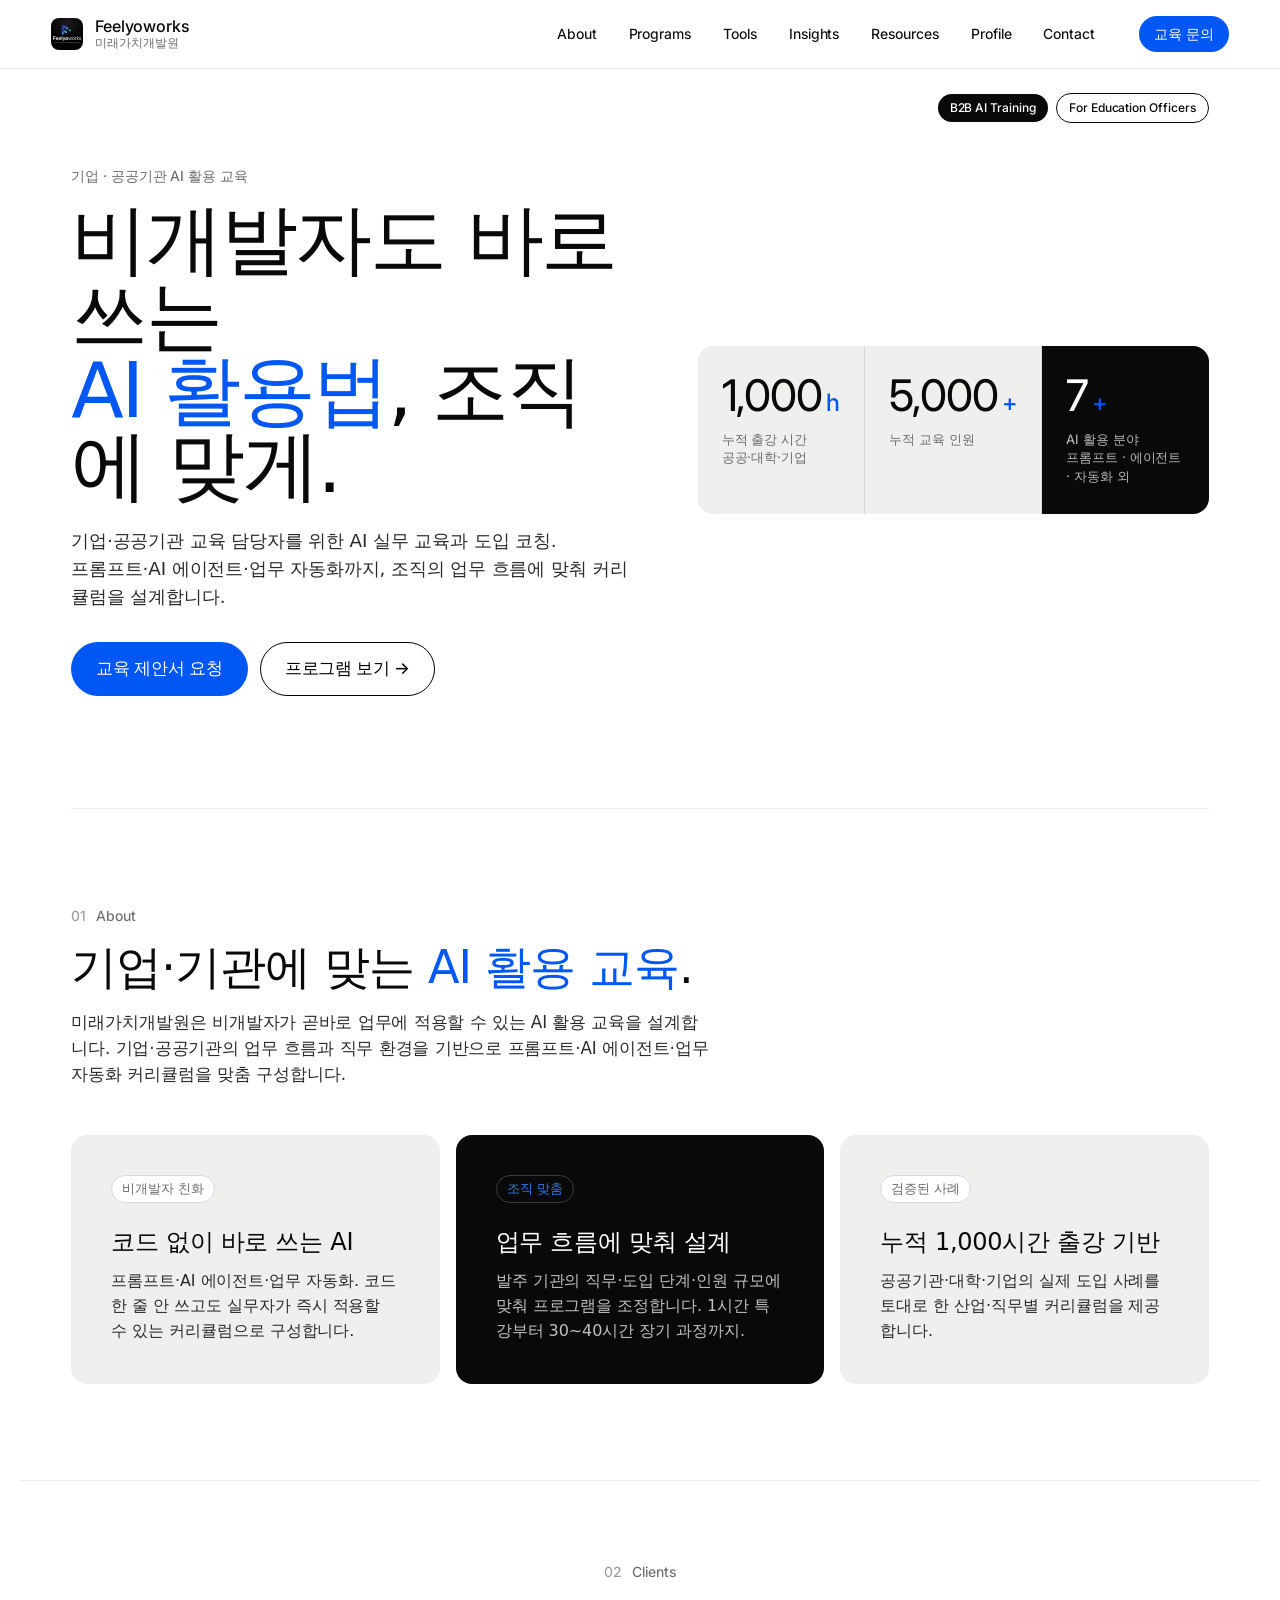
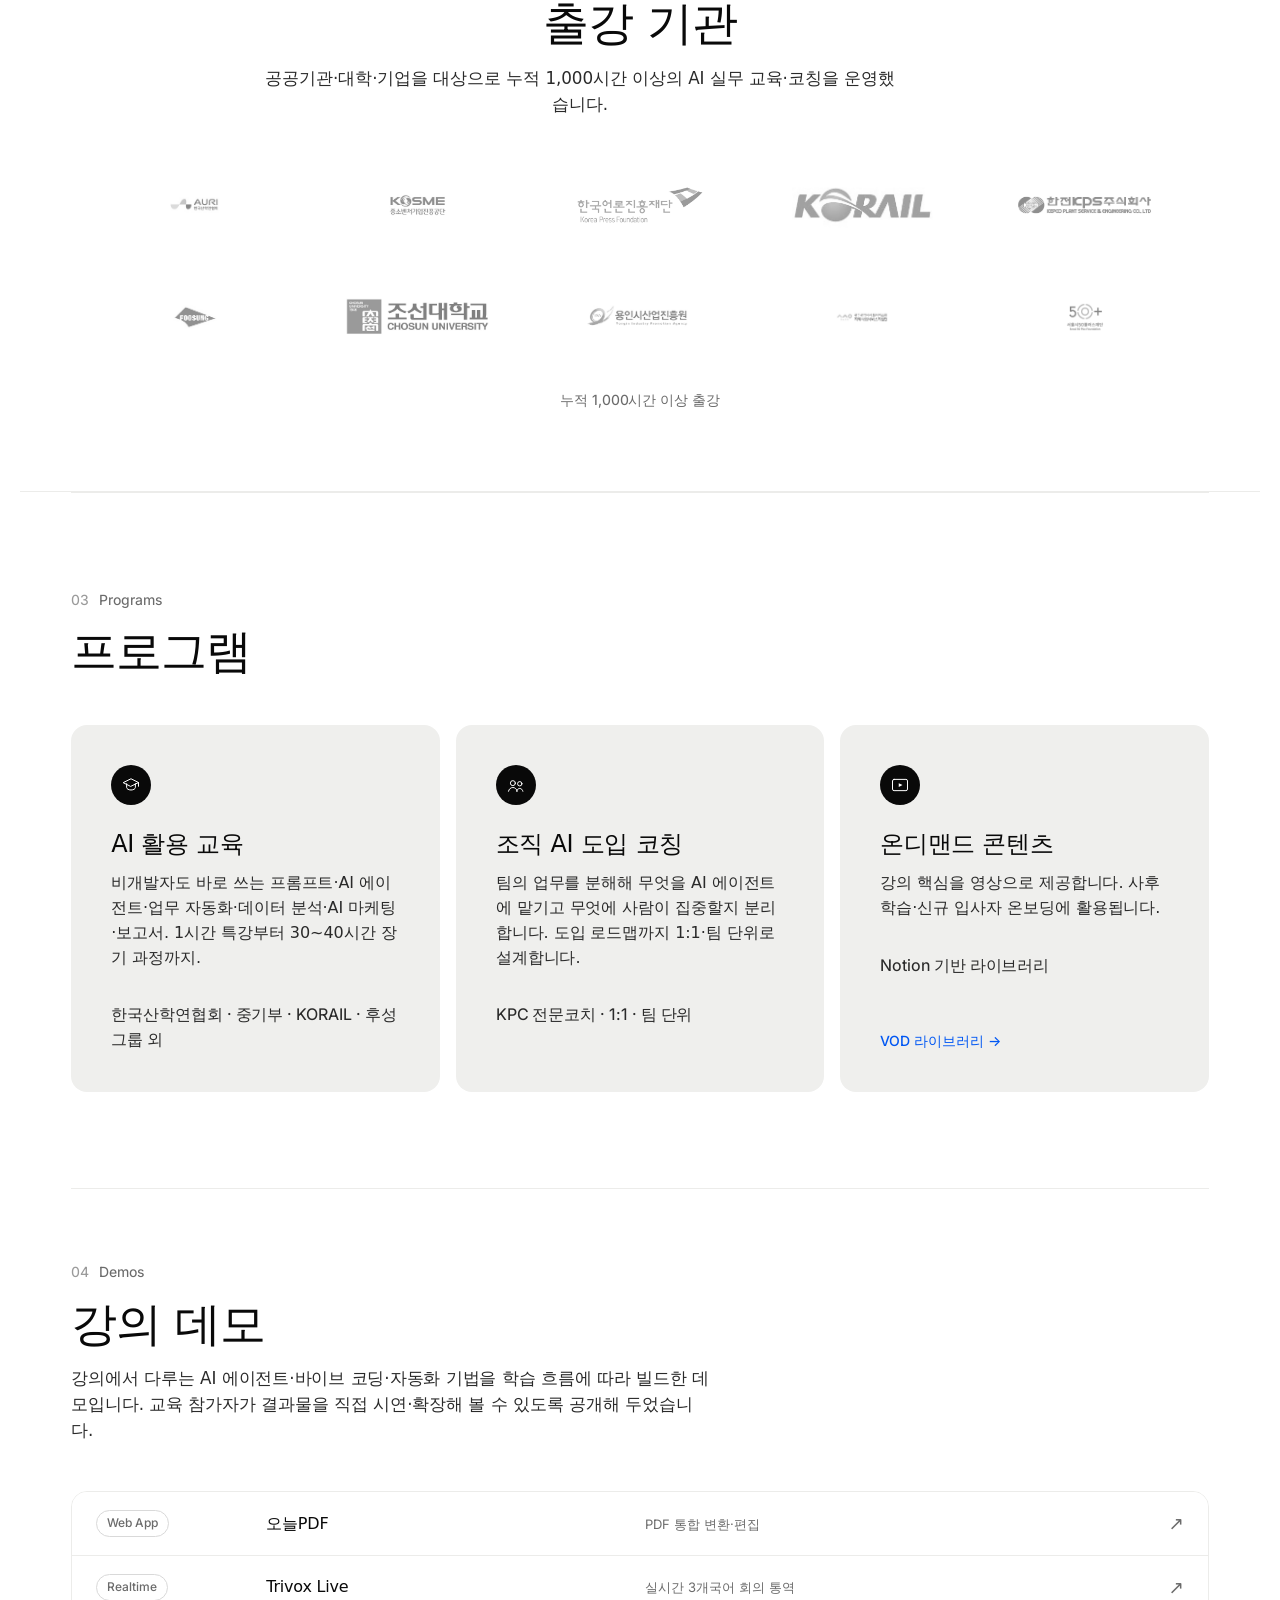
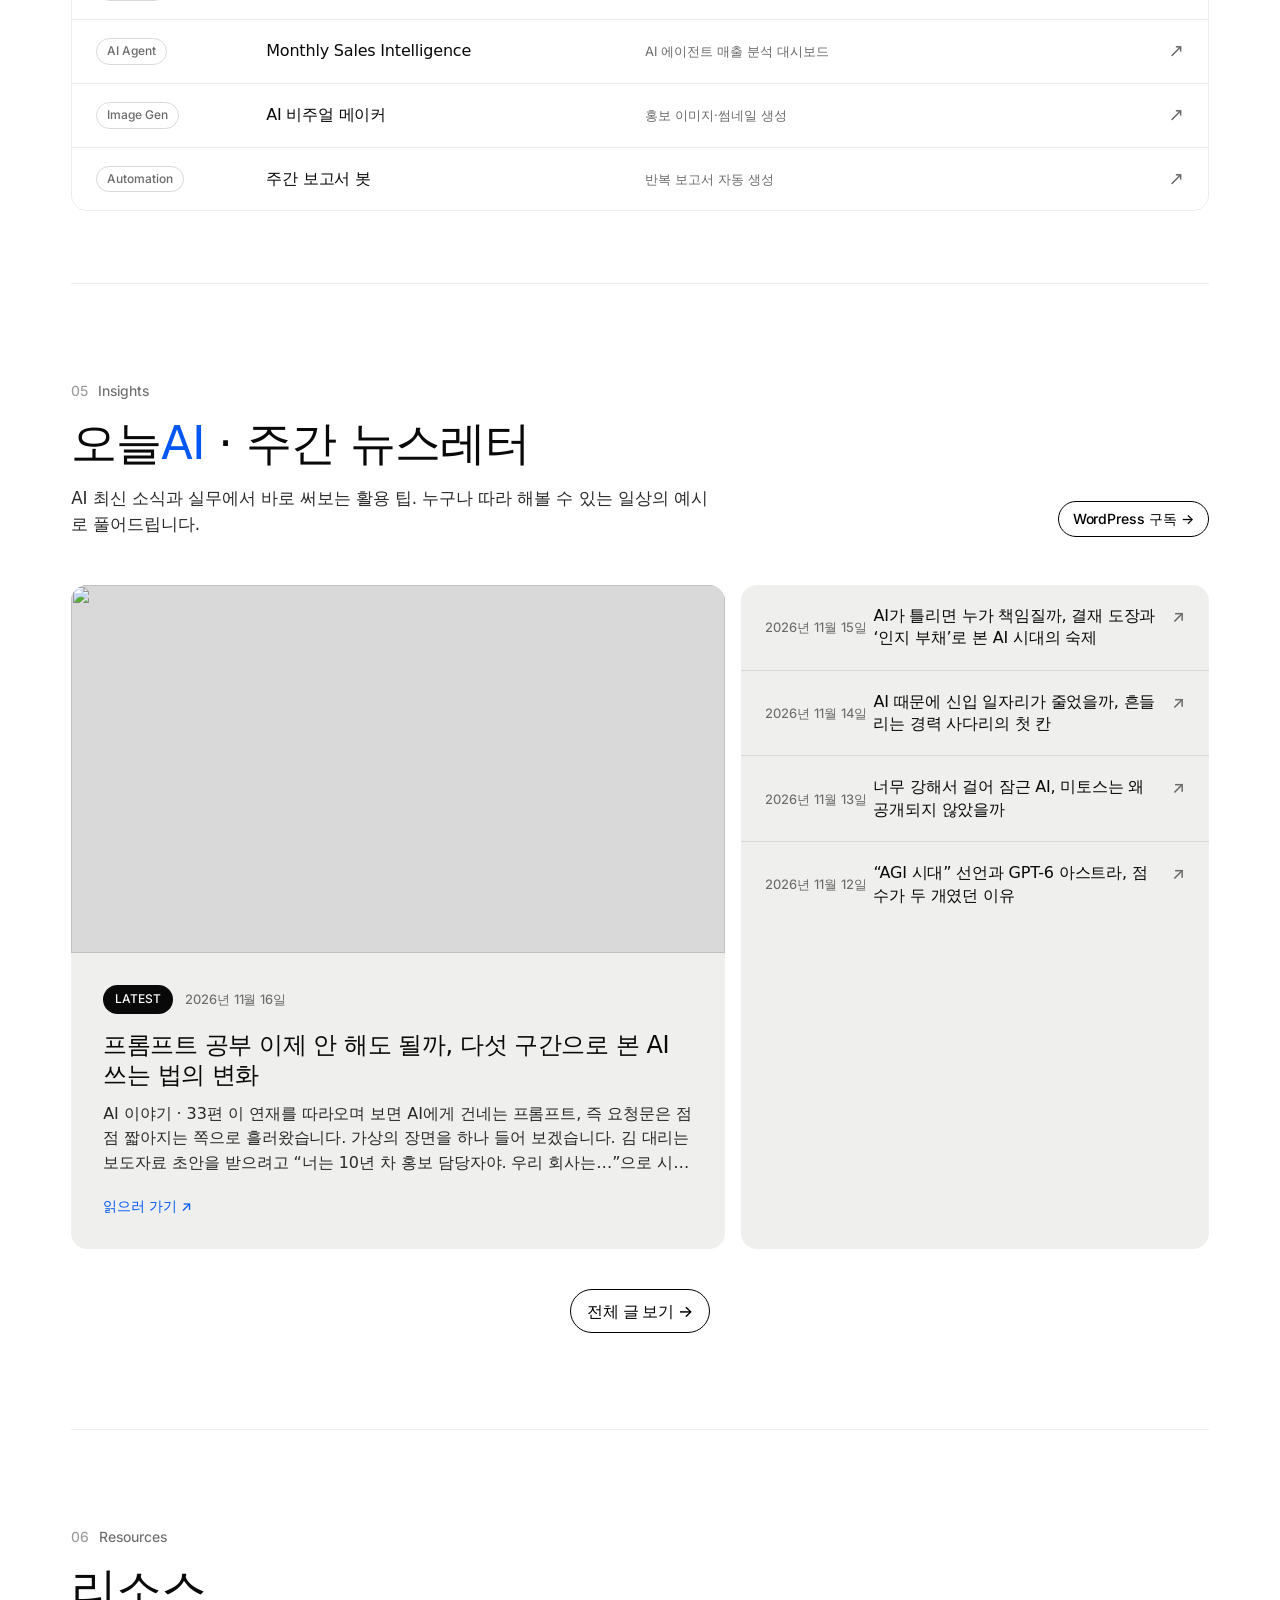
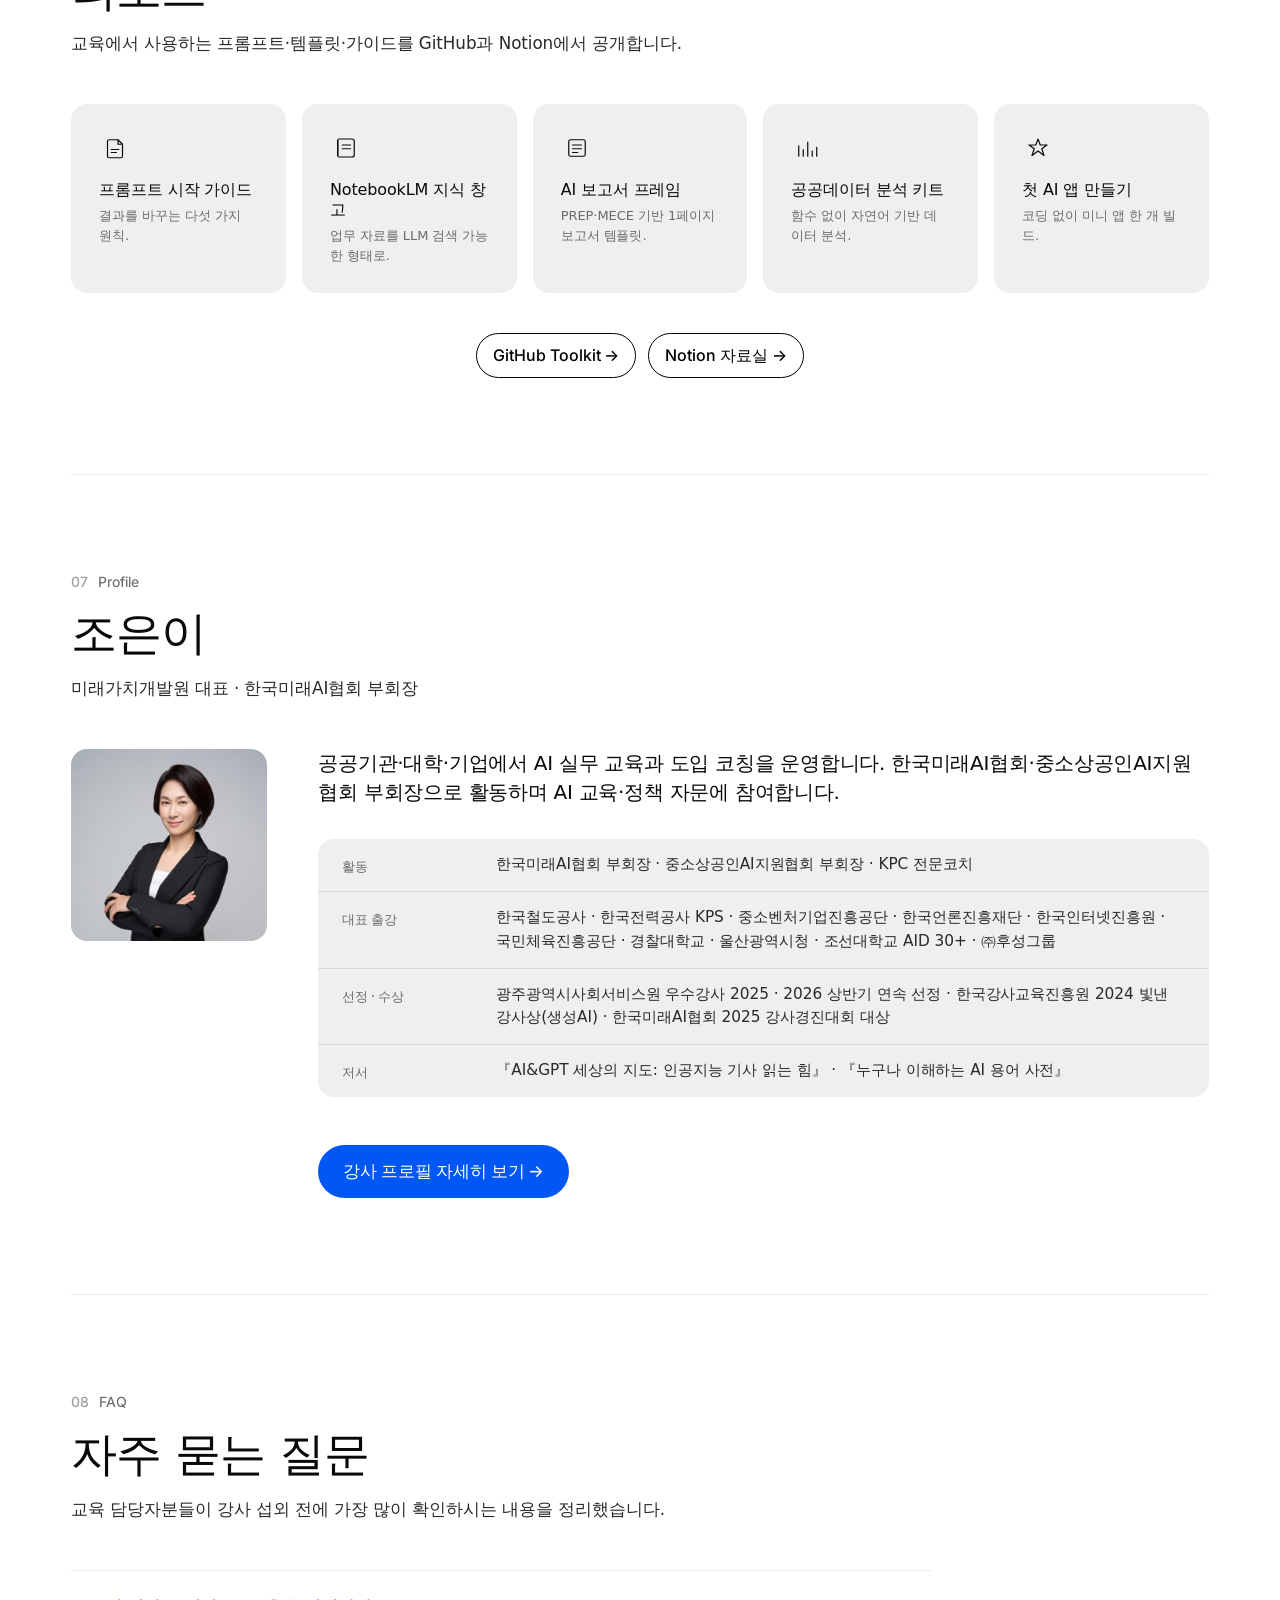
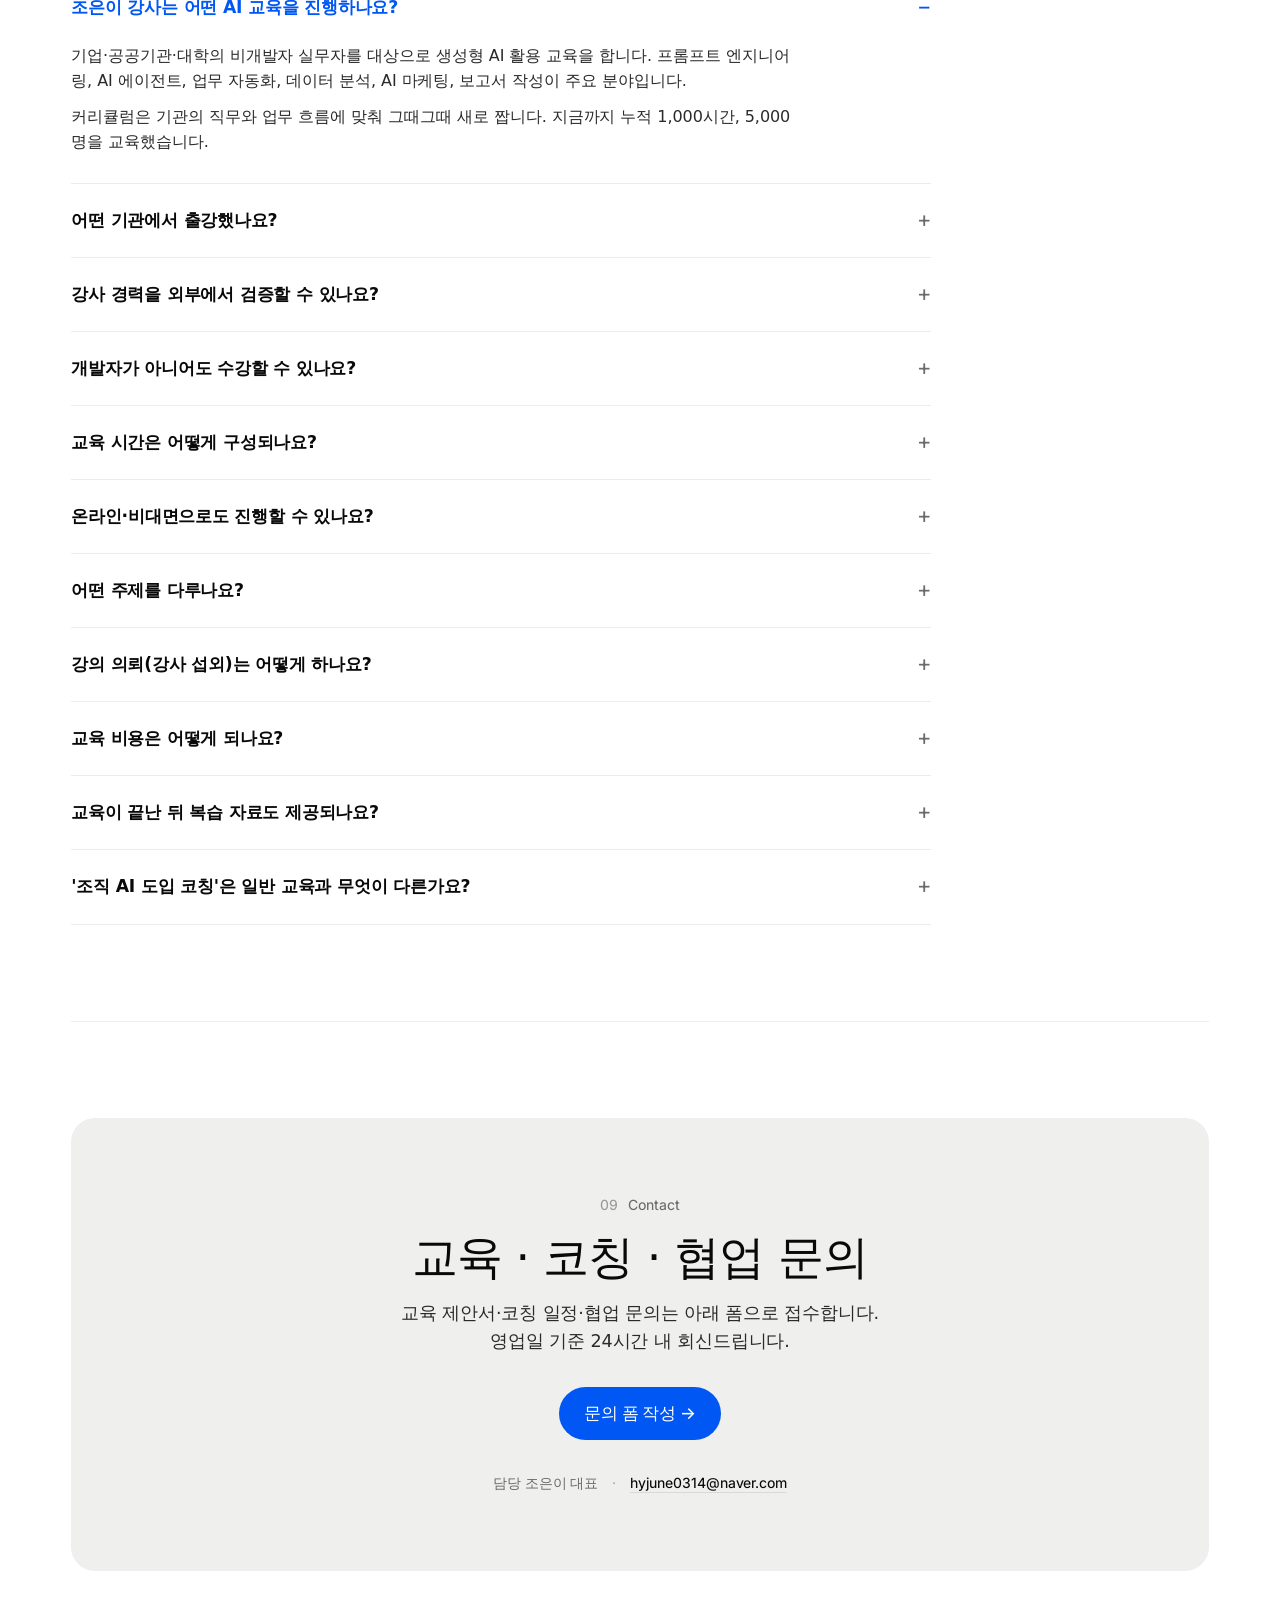
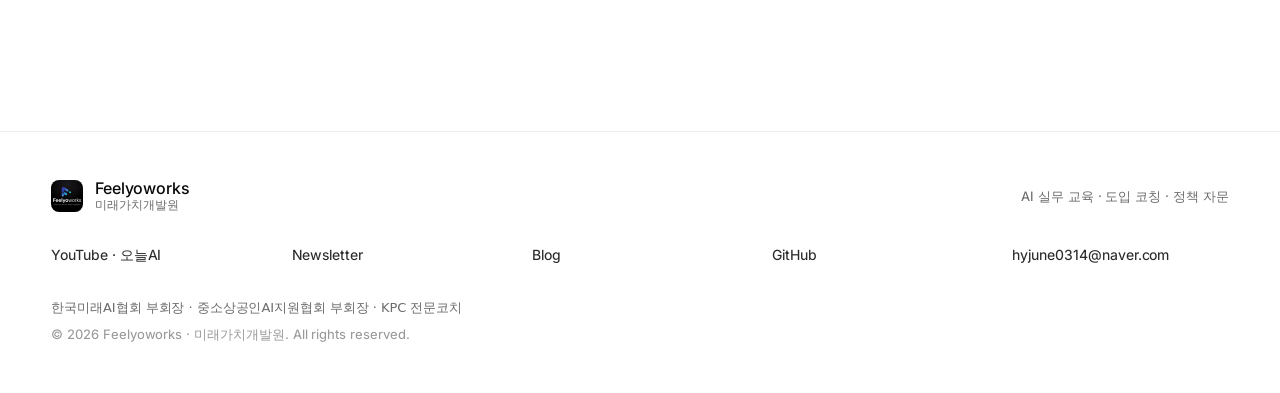
==== commit 2d0f6828: "chore: sync WordPress insights (2026-11-16 04:33Z)" ====
--- a/index.html
+++ b/index.html
@@ -571,19 +571,26 @@
       -->
       <div id="insights-grid" class="insights-grid" data-state="ready">
         <!-- INSIGHTS:HOME:START -->
-<a class="insights-featured" href="https://feelyoworks.wordpress.com/2026/11/15/ai-story-32-who-is-responsible/" target="_blank" rel="noopener">
-<div class="insights-featured-img"><img src="https://feelyoworks.wordpress.com/wp-content/uploads/2026/11/01-ai-story-who-is-responsible.png" alt="" loading="lazy" referrerpolicy="no-referrer"></div>
+<a class="insights-featured" href="https://feelyoworks.wordpress.com/2026/11/16/ai-story-33-prompt-five-stages/" target="_blank" rel="noopener">
+<div class="insights-featured-img"><img src="https://feelyoworks.wordpress.com/wp-content/uploads/2026/11/01-ai-story-prompt-five-stages.png" alt="" loading="lazy" referrerpolicy="no-referrer"></div>
 <div class="insights-featured-body">
 <div class="insights-meta">
 <span class="chip">LATEST</span>
-<span class="insights-date">2026년 11월 15일</span>
+<span class="insights-date">2026년 11월 16일</span>
 </div>
-<h3>AI가 틀리면 누가 책임질까, 결재 도장과 ‘인지 부채’로 본 AI 시대의 숙제</h3>
-<p>AI 이야기 · 32편 김 대리가 챗GPT로 만든 보고서 초안을 거의 그대로 올렸습니다. 팀장이 결재했고, 얼마 뒤 거래처에서 숫자 하나가 틀렸다는 연락이 옵니다. 책임을 묻는 팀장에게 김 대리가 말합니다. “AI가 써 준 건데요.” 가상의 장면입니다. AI가 틀렸는데 책임은 누가 질까요. 이 글을 읽으면 AI 결과물의 책임이 누구에게 남는지, 우리 법이 무엇을 정했고 무엇을 정하지 않았는지…</p>
+<h3>프롬프트 공부 이제 안 해도 될까, 다섯 구간으로 본 AI 쓰는 법의 변화</h3>
+<p>AI 이야기 · 33편 이 연재를 따라오며 보면 AI에게 건네는 프롬프트, 즉 요청문은 점점 짧아지는 쪽으로 흘러왔습니다. 가상의 장면을 하나 들어 보겠습니다. 김 대리는 보도자료 초안을 받으려고 “너는 10년 차 홍보 담당자야. 우리 회사는…”으로 시작하는 긴 문단을 메모장에 붙여 두고 매번 복사해 썼습니다. 요즘 옆자리 동료는 “이번 주 주간 보고서 해 줘” 한 줄만 치는 것처럼 보이고,…</p>
 <span class="insights-go">읽으러 가기 ↗</span>
 </div>
 </a>
 <ul class="insights-list" role="list">
+<li>
+<a href="https://feelyoworks.wordpress.com/2026/11/15/ai-story-32-who-is-responsible/" target="_blank" rel="noopener">
+<span class="insights-date">2026년 11월 15일</span>
+<span class="insights-title">AI가 틀리면 누가 책임질까, 결재 도장과 ‘인지 부채’로 본 AI 시대의 숙제</span>
+<span class="insights-go" aria-hidden="true">↗</span>
+</a>
+</li>
 <li>
 <a href="https://feelyoworks.wordpress.com/2026/11/14/ai-story-31-career-ladder-first-rung/" target="_blank" rel="noopener">
 <span class="insights-date">2026년 11월 14일</span>
@@ -605,13 +612,6 @@
 <span class="insights-go" aria-hidden="true">↗</span>
 </a>
 </li>
-<li>
-<a href="https://feelyoworks.wordpress.com/2026/11/11/ai-story-28-agi-definitions/" target="_blank" rel="noopener">
-<span class="insights-date">2026년 11월 11일</span>
-<span class="insights-title">AGI가 왔다는 말, 누가 어떤 자로 쟀을까</span>
-<span class="insights-go" aria-hidden="true">↗</span>
-</a>
-</li>
 </ul>
 <!-- INSIGHTS:HOME:END -->
       </div>
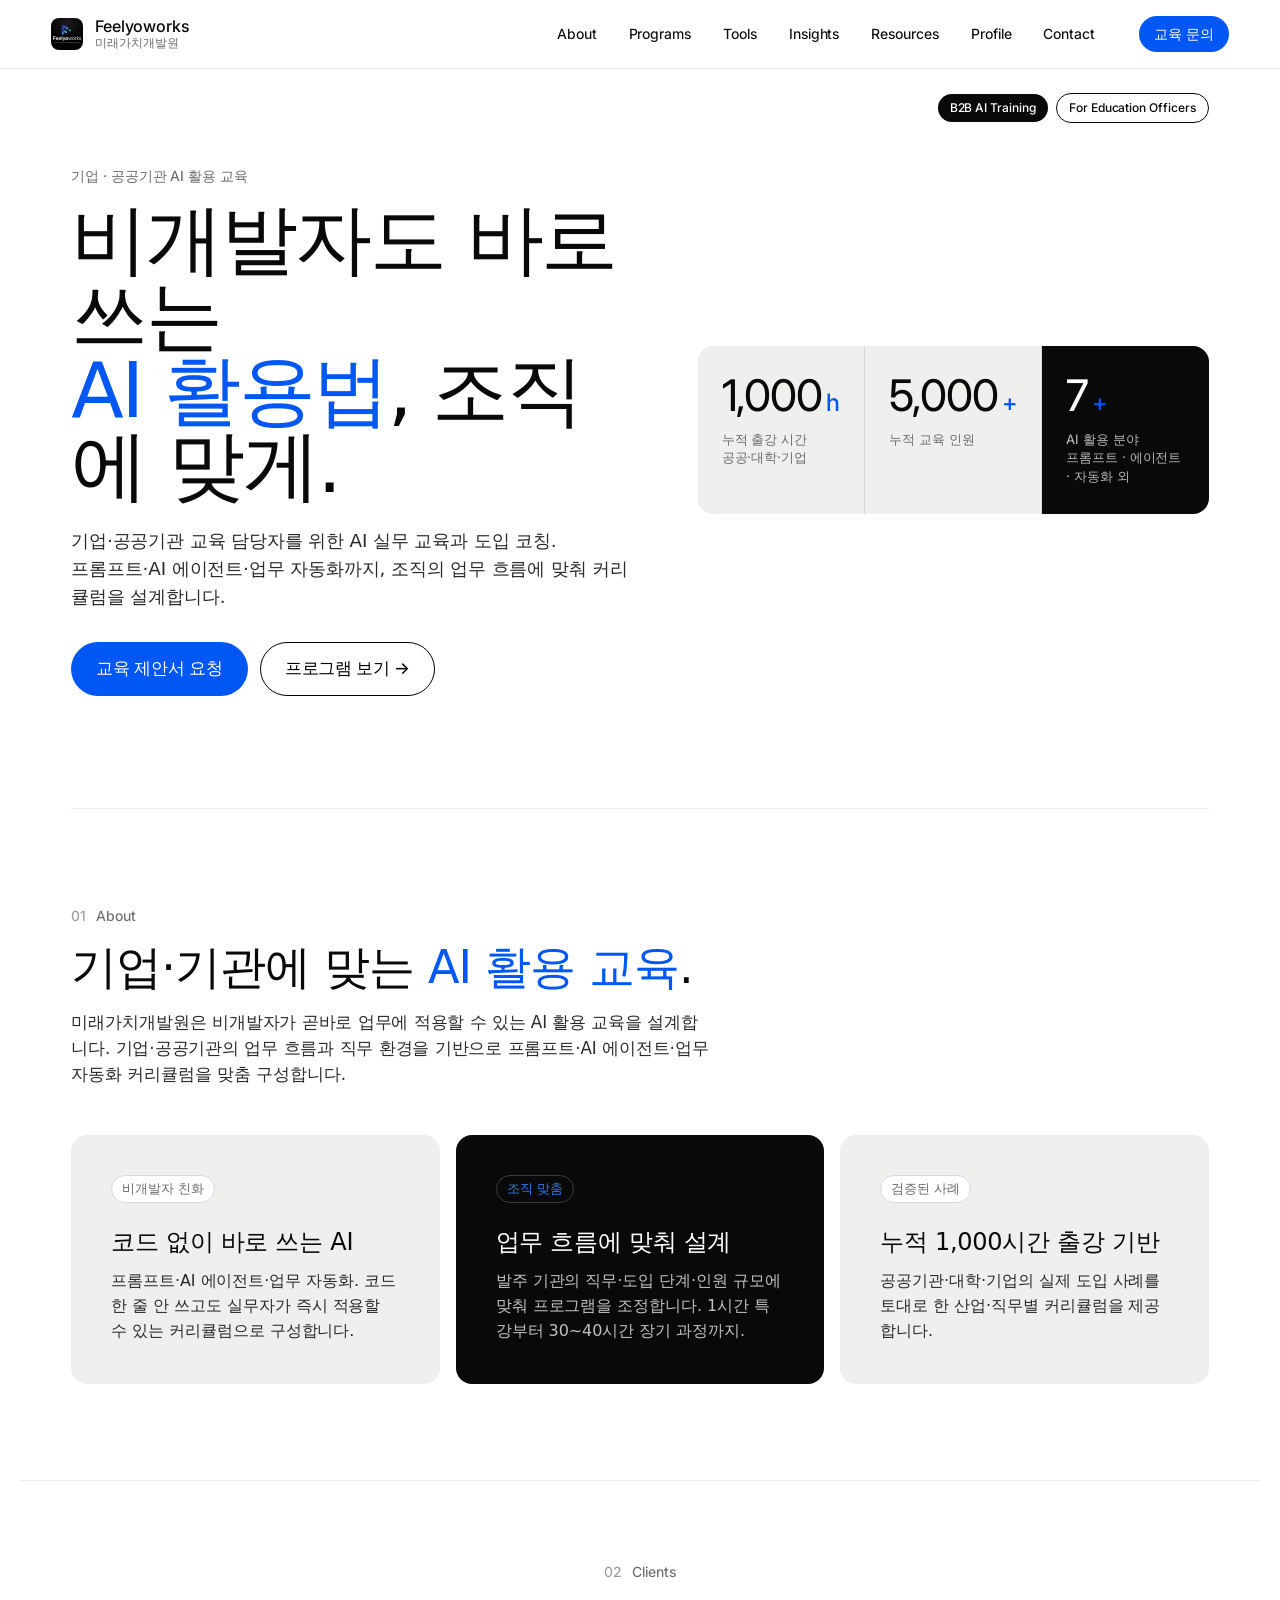
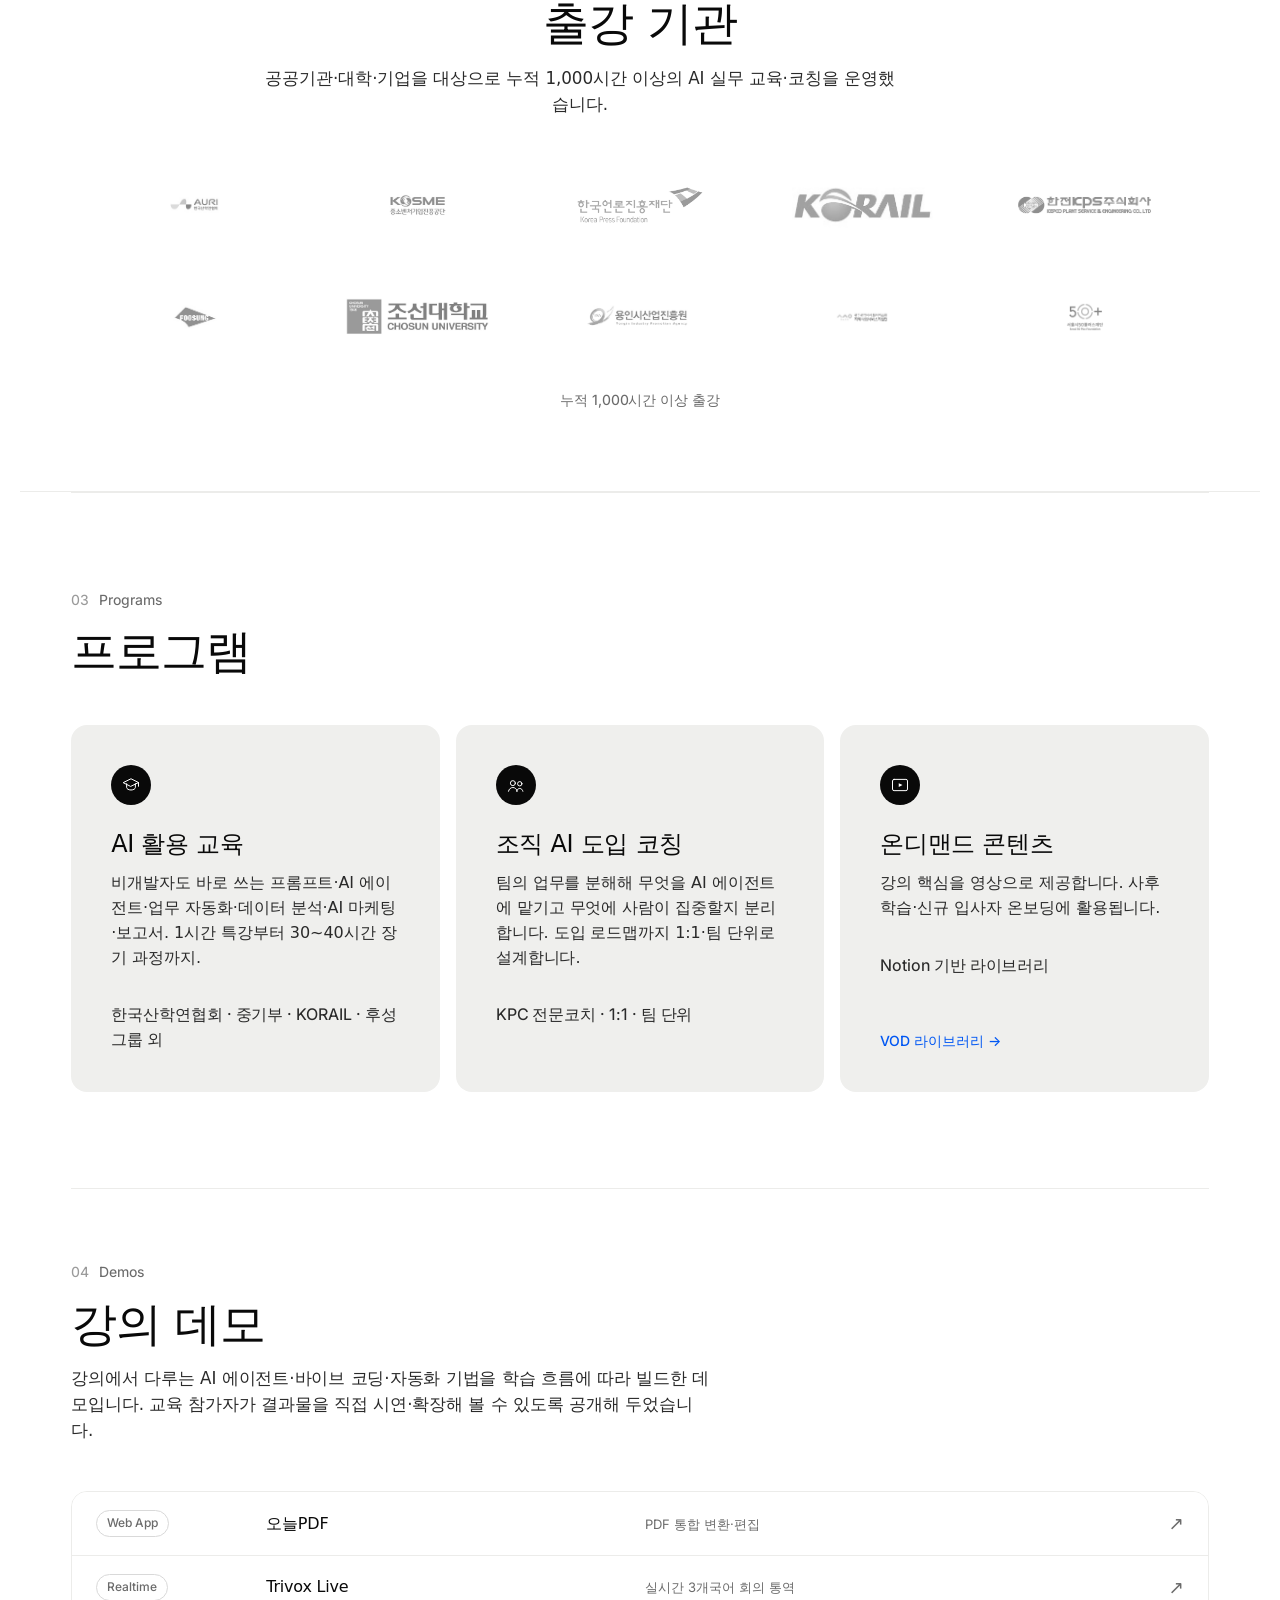
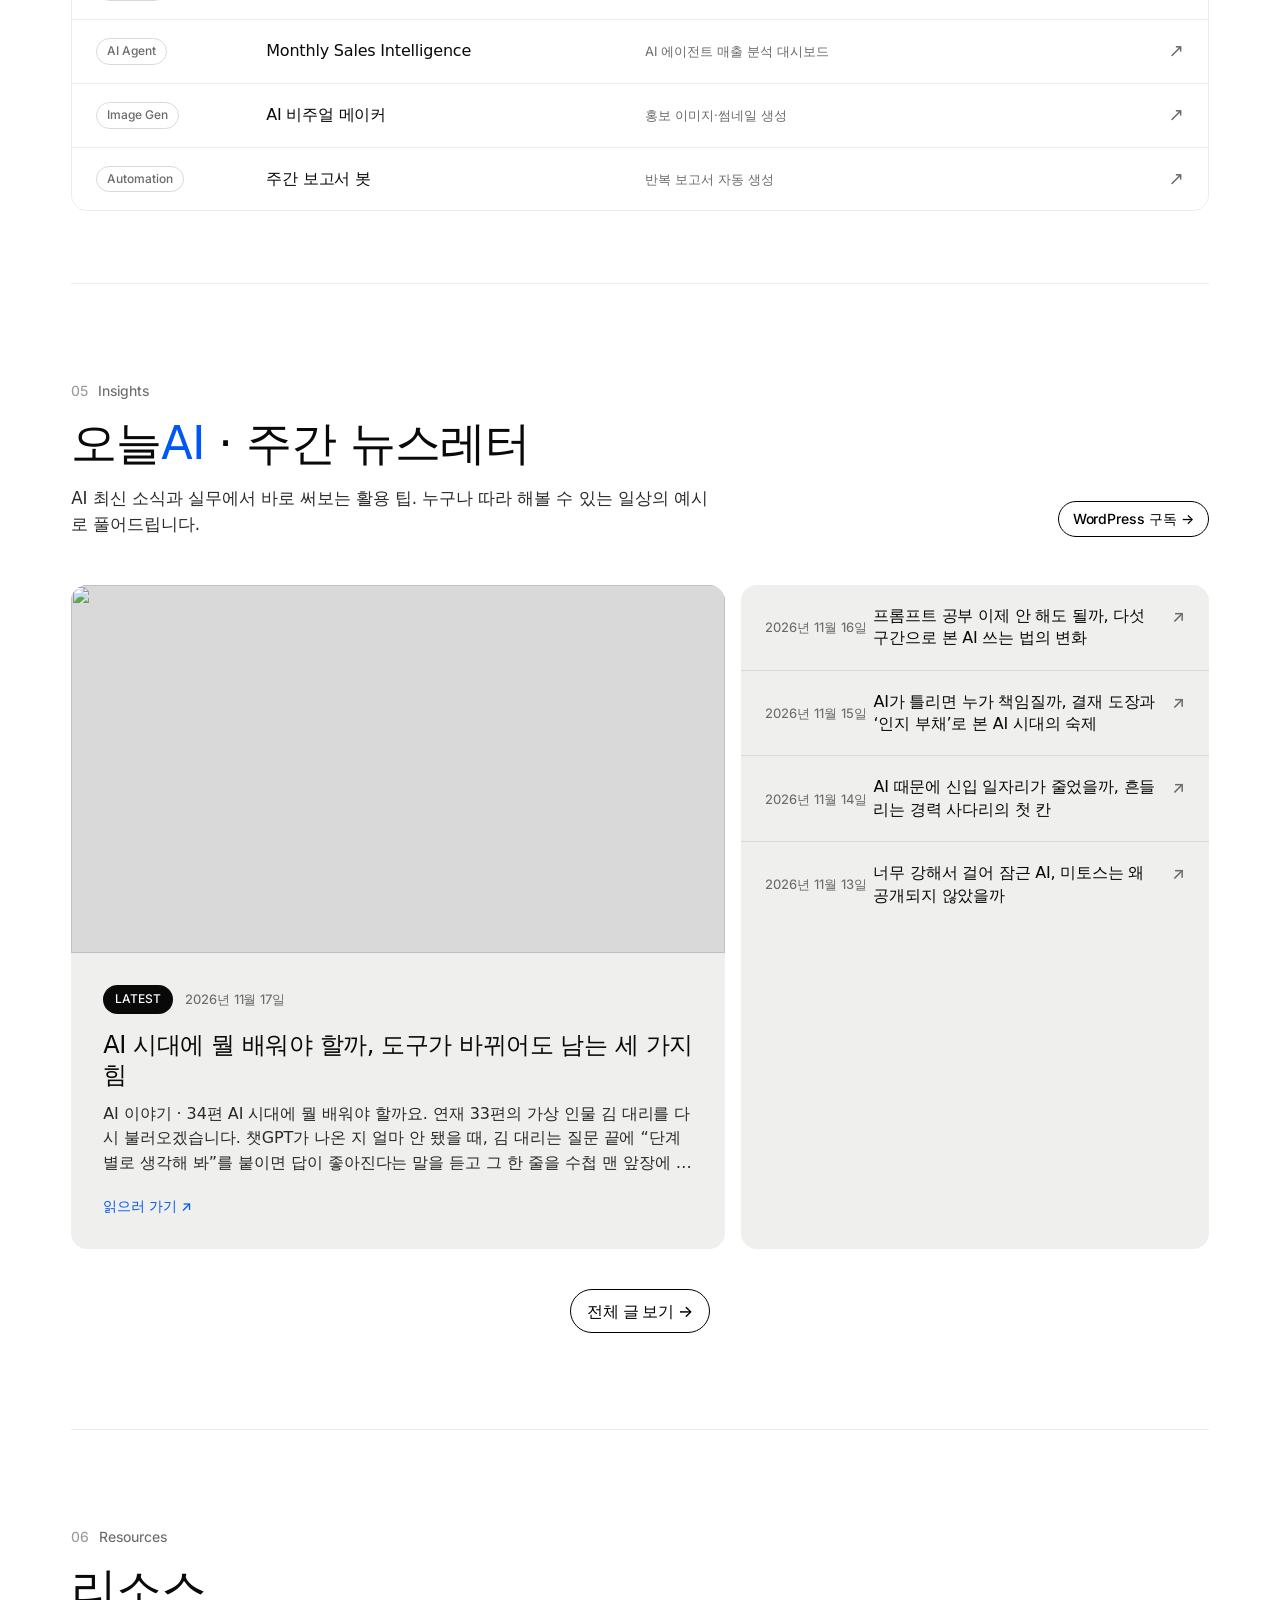
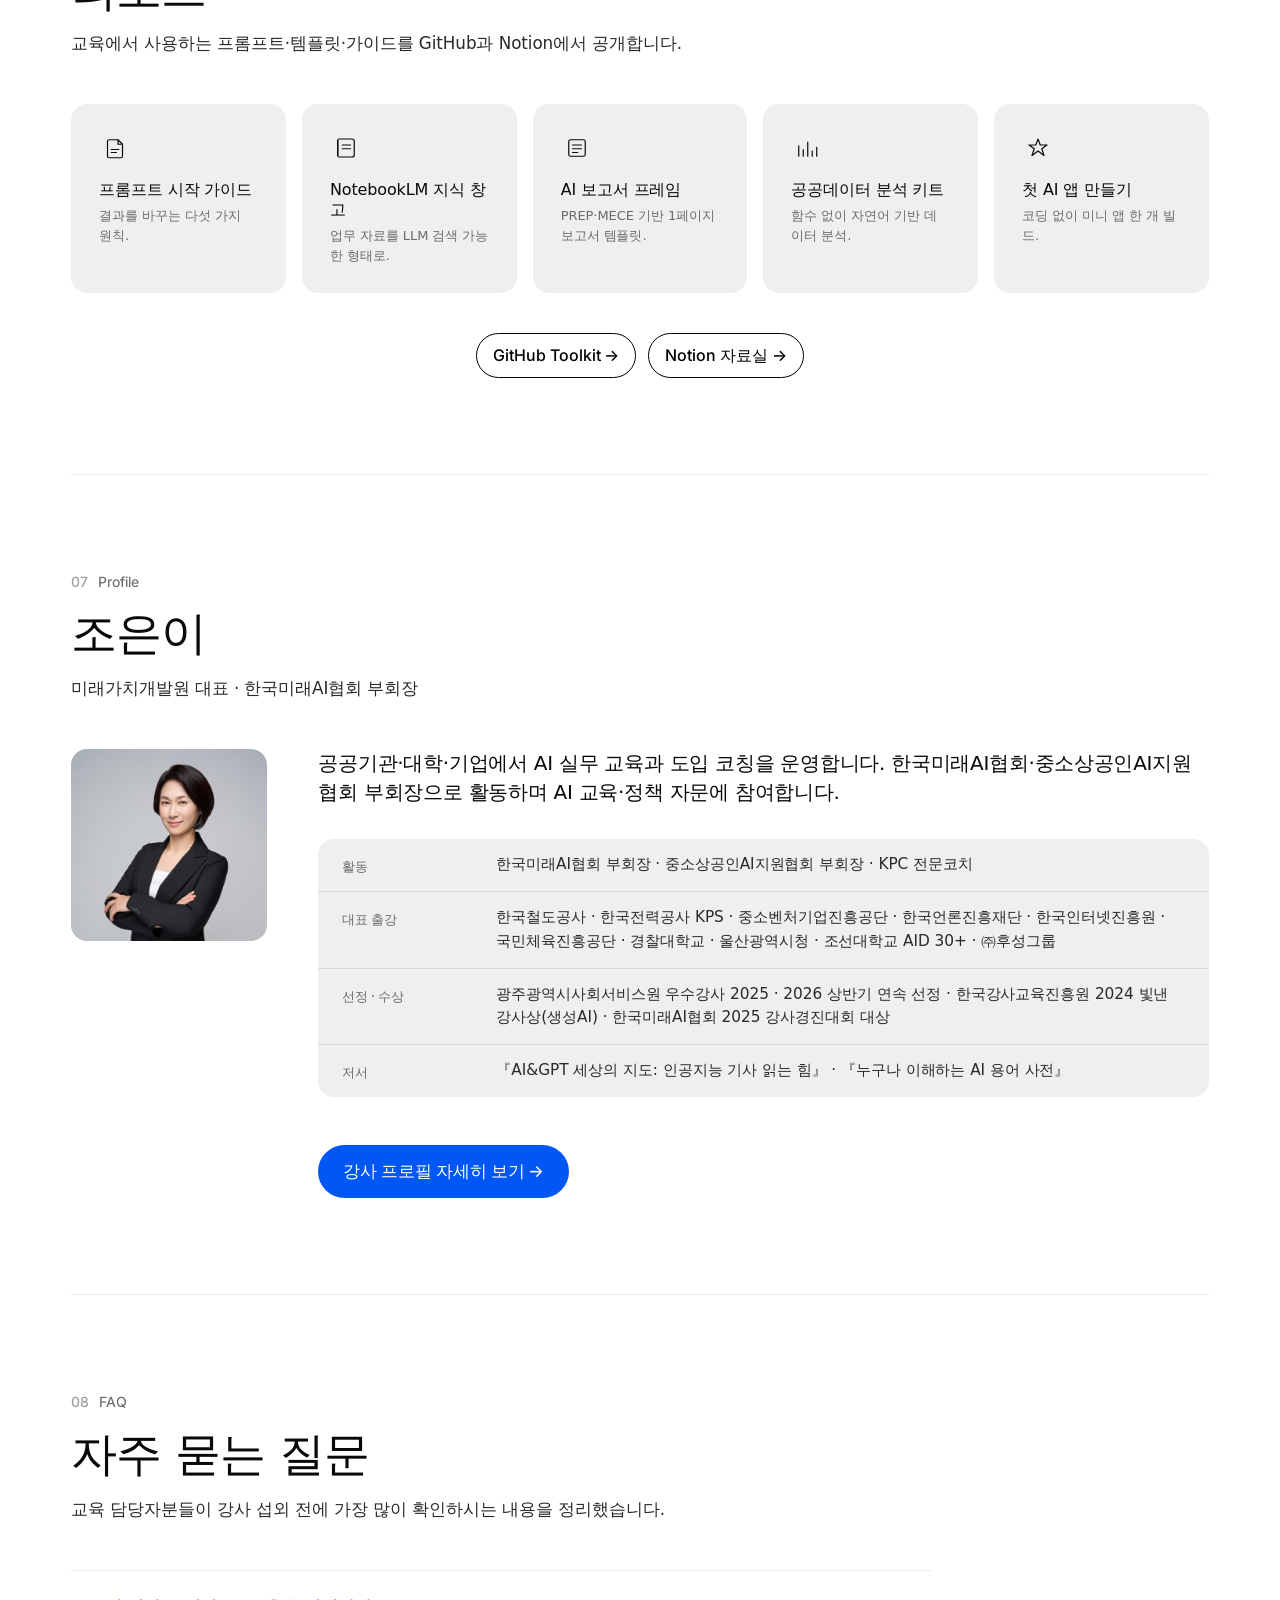
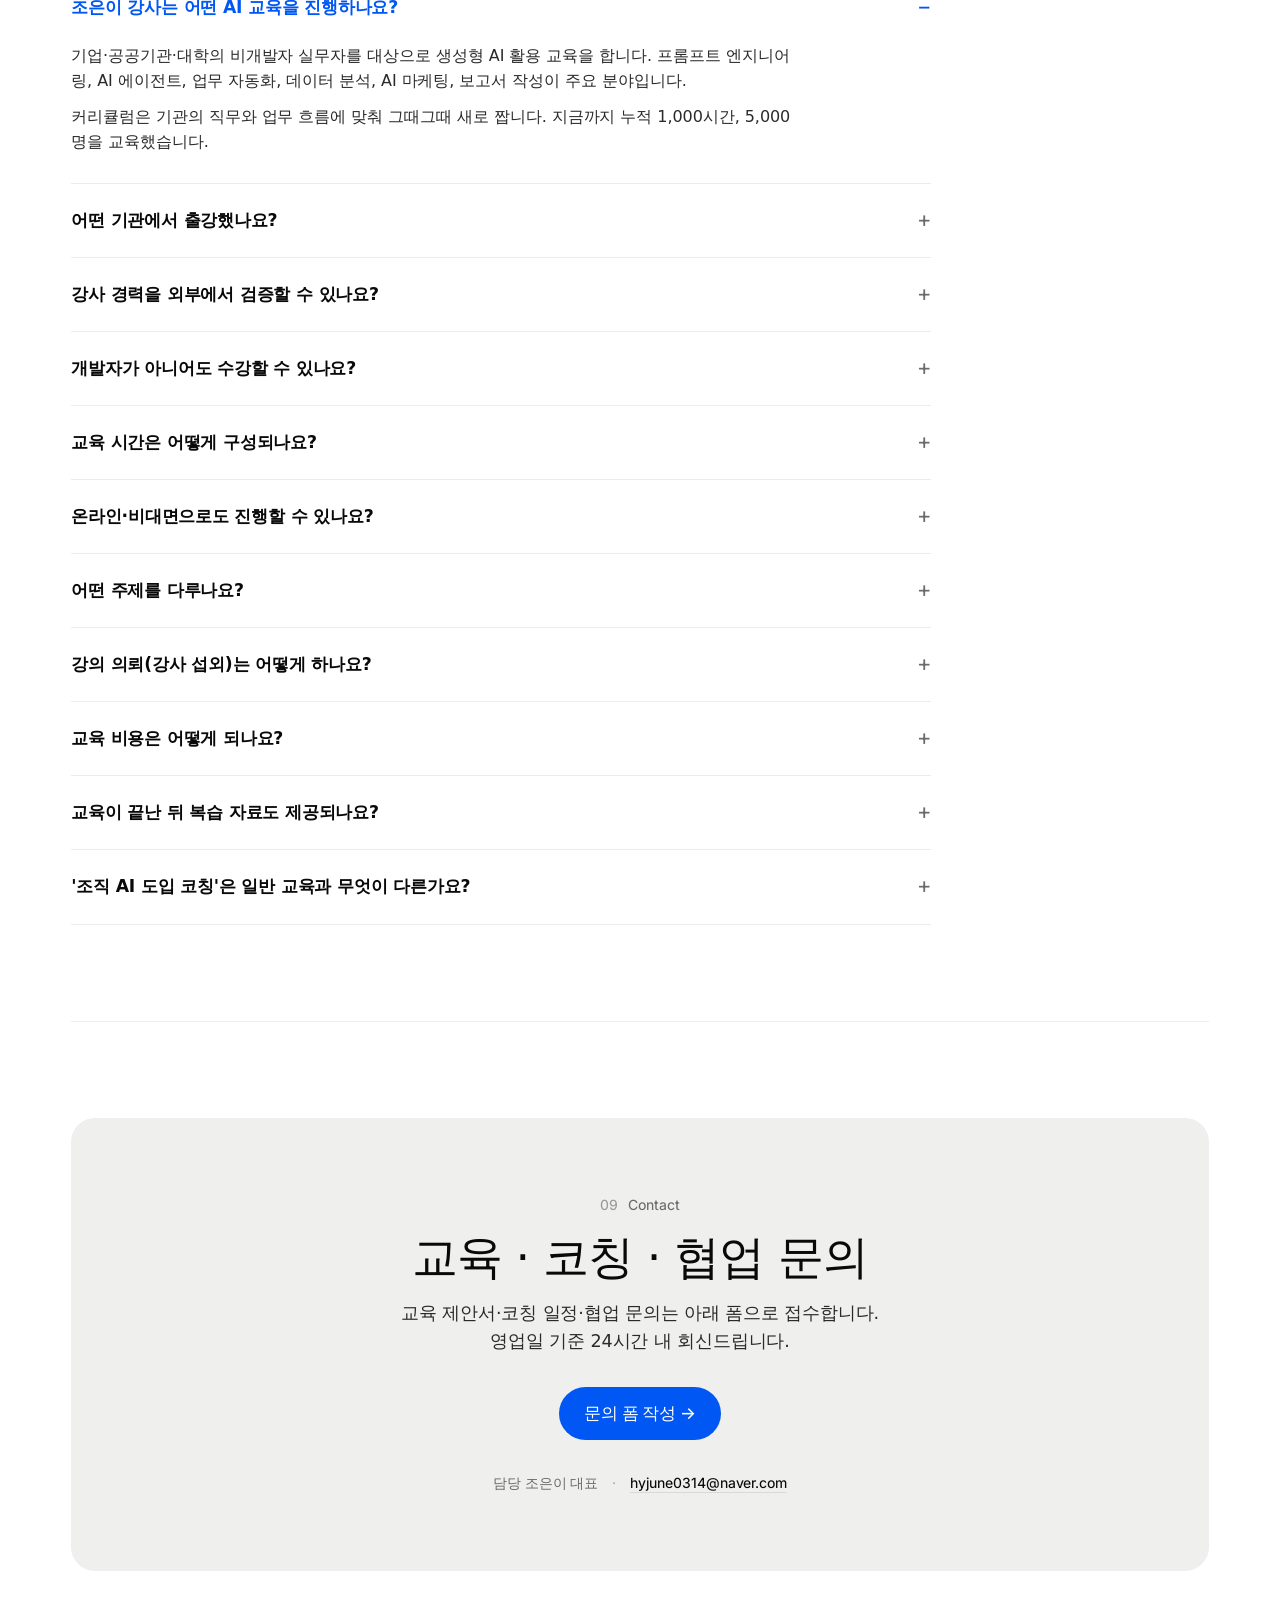
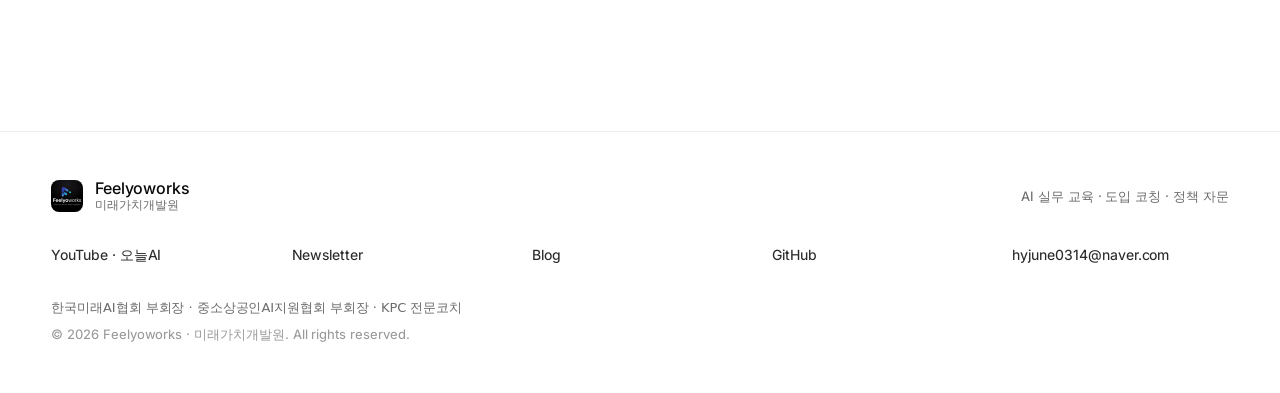
==== commit b02ca6e9: "chore: sync WordPress insights (2026-11-17 01:29Z)" ====
--- a/index.html
+++ b/index.html
@@ -571,19 +571,26 @@
       -->
       <div id="insights-grid" class="insights-grid" data-state="ready">
         <!-- INSIGHTS:HOME:START -->
-<a class="insights-featured" href="https://feelyoworks.wordpress.com/2026/11/16/ai-story-33-prompt-five-stages/" target="_blank" rel="noopener">
-<div class="insights-featured-img"><img src="https://feelyoworks.wordpress.com/wp-content/uploads/2026/11/01-ai-story-prompt-five-stages.png" alt="" loading="lazy" referrerpolicy="no-referrer"></div>
+<a class="insights-featured" href="https://feelyoworks.wordpress.com/2026/11/17/ai-story-34-three-lasting-skills/" target="_blank" rel="noopener">
+<div class="insights-featured-img"><img src="https://feelyoworks.wordpress.com/wp-content/uploads/2026/11/01-ai-story-three-lasting-skills.png" alt="" loading="lazy" referrerpolicy="no-referrer"></div>
 <div class="insights-featured-body">
 <div class="insights-meta">
 <span class="chip">LATEST</span>
-<span class="insights-date">2026년 11월 16일</span>
+<span class="insights-date">2026년 11월 17일</span>
 </div>
-<h3>프롬프트 공부 이제 안 해도 될까, 다섯 구간으로 본 AI 쓰는 법의 변화</h3>
-<p>AI 이야기 · 33편 이 연재를 따라오며 보면 AI에게 건네는 프롬프트, 즉 요청문은 점점 짧아지는 쪽으로 흘러왔습니다. 가상의 장면을 하나 들어 보겠습니다. 김 대리는 보도자료 초안을 받으려고 “너는 10년 차 홍보 담당자야. 우리 회사는…”으로 시작하는 긴 문단을 메모장에 붙여 두고 매번 복사해 썼습니다. 요즘 옆자리 동료는 “이번 주 주간 보고서 해 줘” 한 줄만 치는 것처럼 보이고,…</p>
+<h3>AI 시대에 뭘 배워야 할까, 도구가 바뀌어도 남는 세 가지 힘</h3>
+<p>AI 이야기 · 34편 AI 시대에 뭘 배워야 할까요. 연재 33편의 가상 인물 김 대리를 다시 불러오겠습니다. 챗GPT가 나온 지 얼마 안 됐을 때, 김 대리는 질문 끝에 “단계별로 생각해 봐”를 붙이면 답이 좋아진다는 말을 듣고 그 한 줄을 수첩 맨 앞장에 적어 두었습니다. 그런데 요즘은 생각하는 AI에게는 그 주문이 대체로 필요 없다는 말이 들립니다. 요령이 이렇게 빨리 낡는다면 지금…</p>
 <span class="insights-go">읽으러 가기 ↗</span>
 </div>
 </a>
 <ul class="insights-list" role="list">
+<li>
+<a href="https://feelyoworks.wordpress.com/2026/11/16/ai-story-33-prompt-five-stages/" target="_blank" rel="noopener">
+<span class="insights-date">2026년 11월 16일</span>
+<span class="insights-title">프롬프트 공부 이제 안 해도 될까, 다섯 구간으로 본 AI 쓰는 법의 변화</span>
+<span class="insights-go" aria-hidden="true">↗</span>
+</a>
+</li>
 <li>
 <a href="https://feelyoworks.wordpress.com/2026/11/15/ai-story-32-who-is-responsible/" target="_blank" rel="noopener">
 <span class="insights-date">2026년 11월 15일</span>
@@ -605,13 +612,6 @@
 <span class="insights-go" aria-hidden="true">↗</span>
 </a>
 </li>
-<li>
-<a href="https://feelyoworks.wordpress.com/2026/11/12/ai-story-29-agi-era-astra/" target="_blank" rel="noopener">
-<span class="insights-date">2026년 11월 12일</span>
-<span class="insights-title">“AGI 시대” 선언과 GPT-6 아스트라, 점수가 두 개였던 이유</span>
-<span class="insights-go" aria-hidden="true">↗</span>
-</a>
-</li>
 </ul>
 <!-- INSIGHTS:HOME:END -->
       </div>
